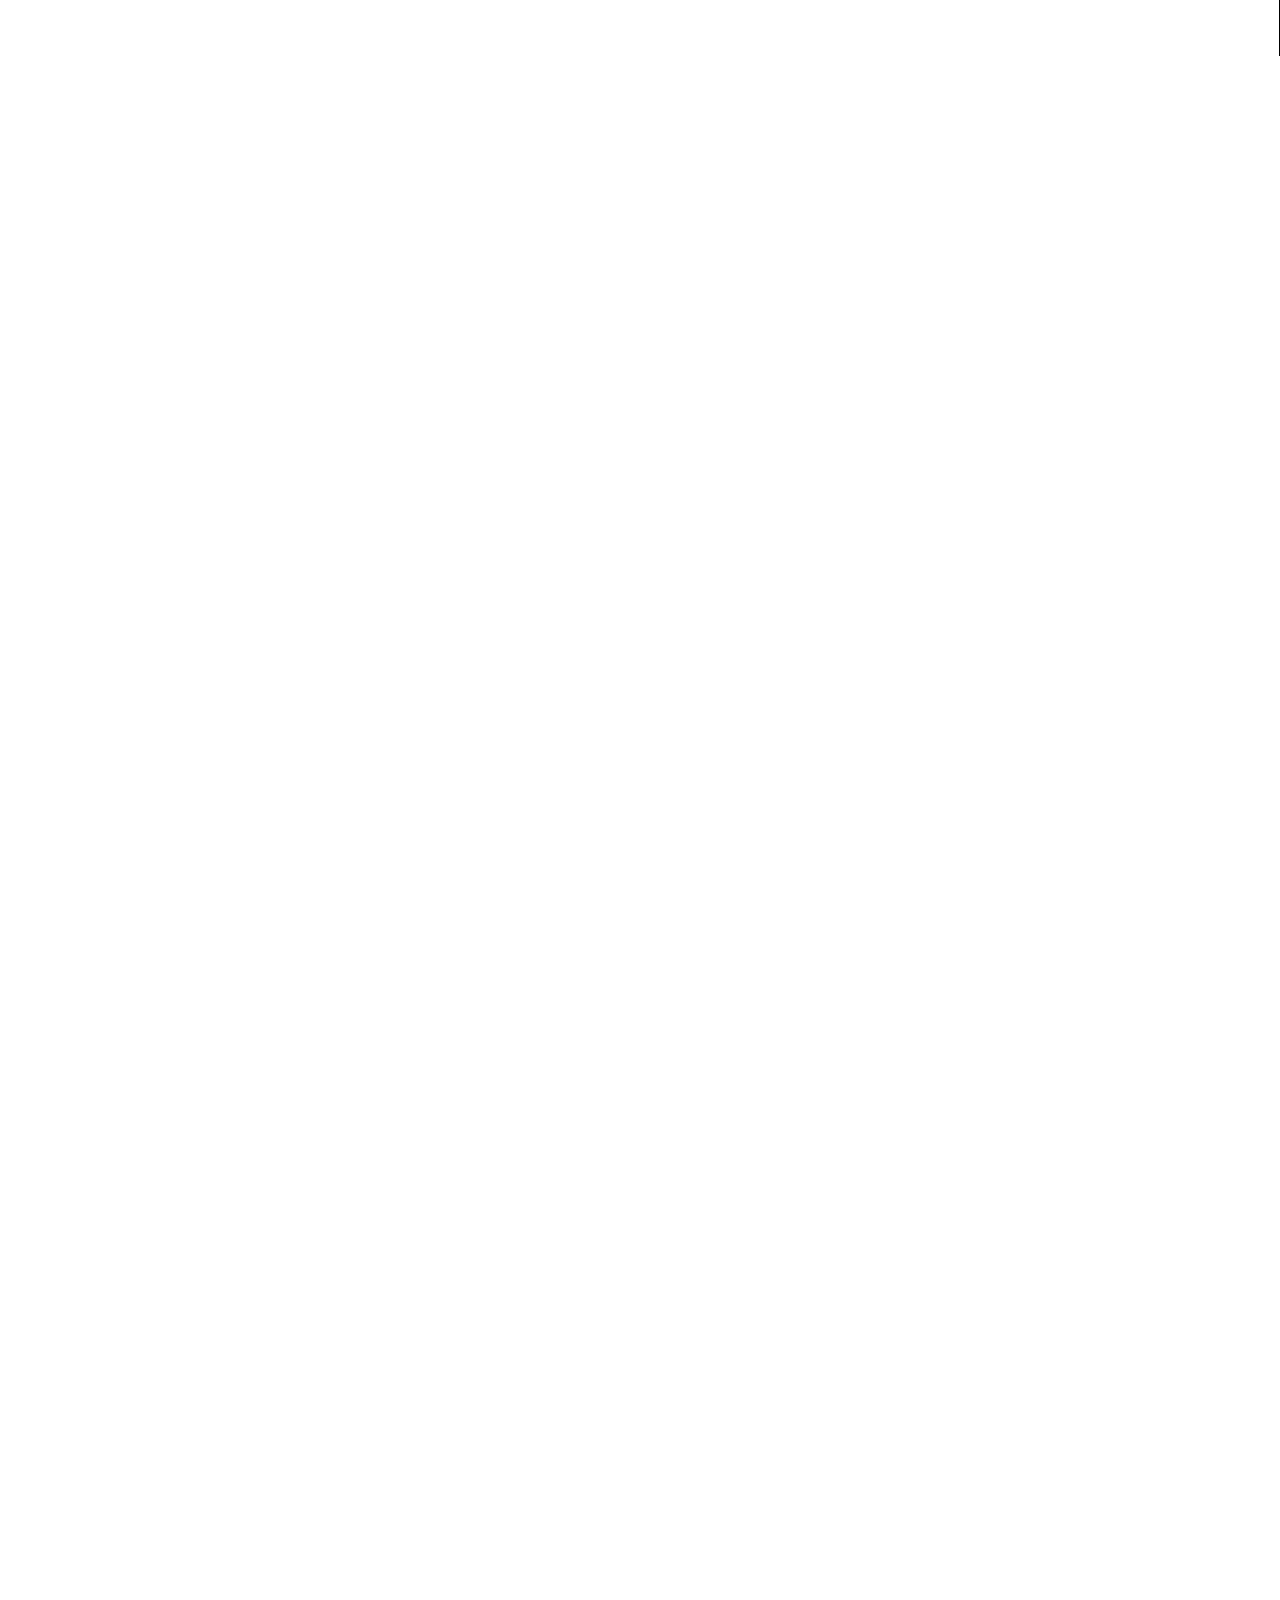
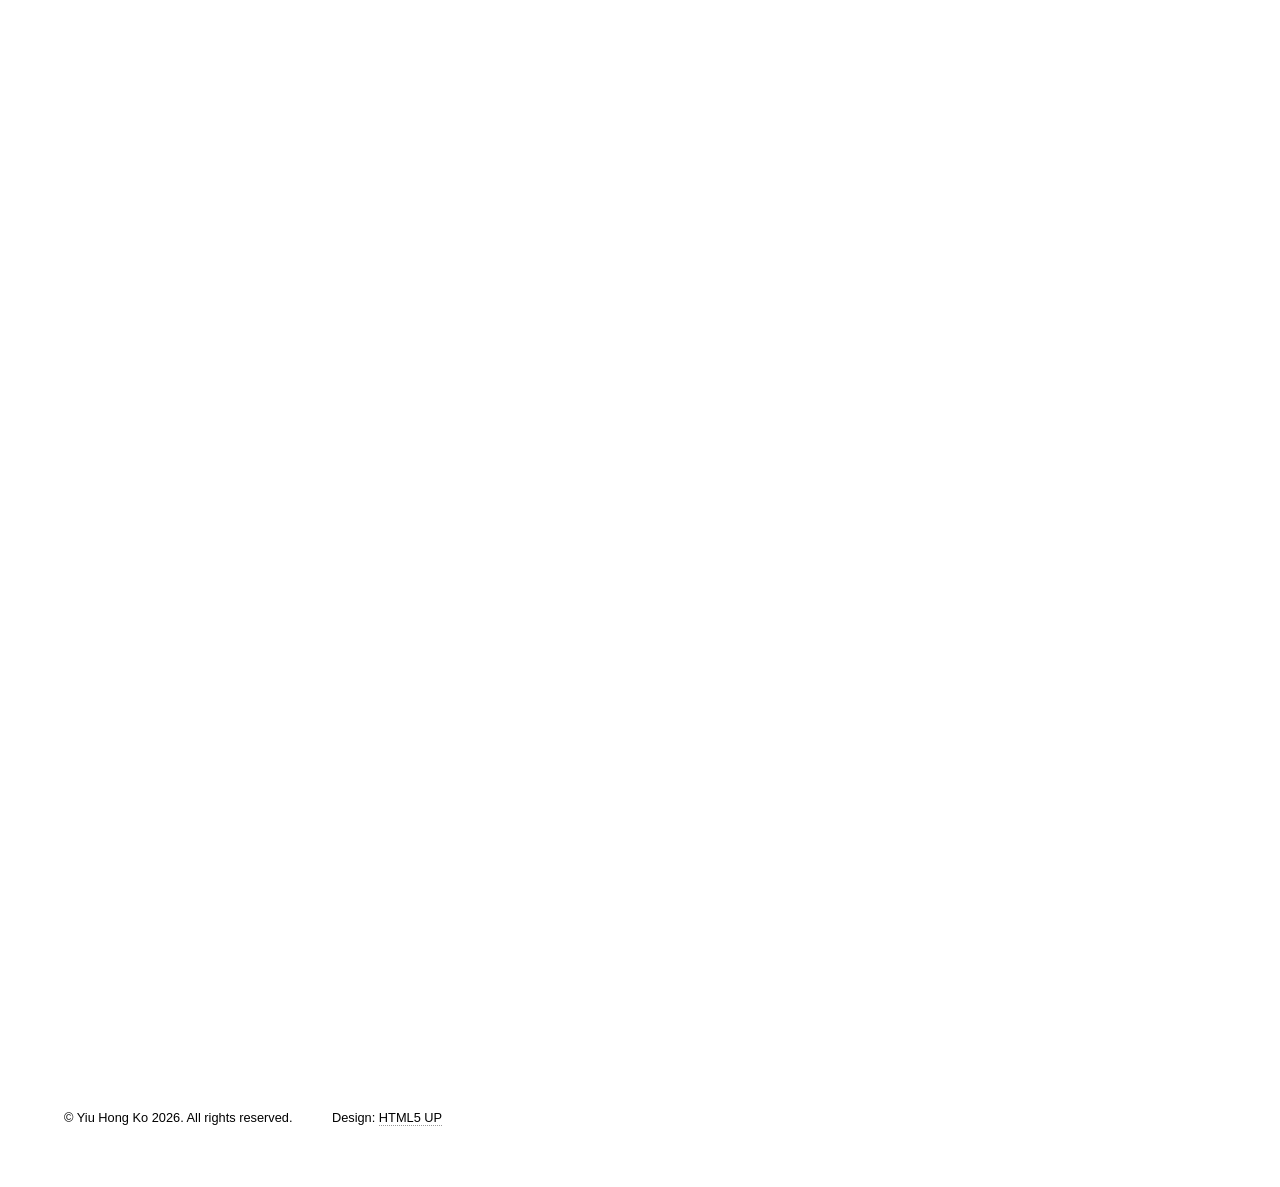
==== index.html @ 785c4785 "Move Project Trial into a My projects section Remove the teaching-section sentence. House Project Vi" ====
<!DOCTYPE HTML>
<!--
	Hyperspace by HTML5 UP
	html5up.net | @ajlkn
	Free for personal and commercial use under the CCA 3.0 license (html5up.net/license)
-->
<html>
	<head>
		<title>Yiu Hong Ko, Ph.D., RSW | Hong Kong Metropolitan University</title>
		<meta charset="utf-8" />
		<meta name="viewport" content="width=device-width, initial-scale=1" />
		<meta name="description" content="Yiu Hong Ko, Ph.D., RSW, cognitive neuroscientist at Hong Kong Metropolitan University. Research on metacognition, decision confidence, error processing, individual differences, and aging using EEG." />
		<link rel="canonical" href="https://yiuhong.github.io/" />
		<link rel="icon" href="favicon.svg" type="image/svg+xml" />
		<meta property="og:title" content="Yiu Hong Ko, Ph.D., RSW | Hong Kong Metropolitan University" />
		<meta property="og:description" content="Yiu Hong Ko, Ph.D., RSW, cognitive neuroscientist at Hong Kong Metropolitan University. Research on metacognition, decision confidence, error processing, individual differences, and aging using EEG." />
		<meta property="og:type" content="website" />
		<meta property="og:url" content="https://yiuhong.github.io/" />
		<meta name="twitter:card" content="summary" />
		<meta name="twitter:title" content="Yiu Hong Ko, Ph.D., RSW | Hong Kong Metropolitan University" />
		<meta name="twitter:description" content="Yiu Hong Ko, Ph.D., RSW, cognitive neuroscientist at Hong Kong Metropolitan University. Research on metacognition, decision confidence, error processing, individual differences, and aging using EEG." />
		<script type="application/ld+json">
			{
				"@context": "https://schema.org",
				"@type": "Person",
				"name": "Yiu Hong Ko",
				"honorificSuffix": "Ph.D., RSW",
				"jobTitle": "Cognitive neuroscientist",
				"description": "Cognitive neuroscientist at Hong Kong Metropolitan University and a Registered Social Worker (RSW) in Hong Kong. Research focuses on metacognition, decision confidence, error processing, individual differences, and aging, using electroencephalography (EEG) and perceptual decision-making tasks.",
				"url": "https://yiuhong.github.io/",
				"email": "yhko@hkmu.edu.hk",
				"affiliation": {
					"@type": "CollegeOrUniversity",
					"name": "Hong Kong Metropolitan University",
					"department": {
						"@type": "Organization",
						"name": "Department of Social Sciences, School of Arts \u0026 Social Sciences"
					}
				},
				"address": {
					"@type": "PostalAddress",
					"streetAddress": "Room A0740, 7/F, Block A, Main Campus, 30 Good Shepherd Street",
					"addressLocality": "Ho Man Tin",
					"addressRegion": "Kowloon",
					"addressCountry": "Hong Kong"
				},
				"knowsAbout": [
					"metacognition",
					"decision confidence",
					"error processing",
					"individual differences",
					"aging",
					"electroencephalography",
					"perceptual decision-making"
				],
				"sameAs": [
					"https://scholar.google.com/citations?user=8AOFMioAAAAJ\u0026hl=en\u0026oi=ao",
					"https://github.com/yiuhong",
					"https://orcid.org/0000-0003-4436-0166",
					"https://www.researchgate.net/profile/Yiu_Hong_Ko",
					"https://www.hkmu.edu.hk/ss/about/people/faculty-2/dr-ko-yiu-hong/"
				]
			}
		</script>
		<link rel="stylesheet" href="assets/css/main.css" />
		<noscript><link rel="stylesheet" href="assets/css/noscript.css" /></noscript>
	</head>
	<body class="is-preload">

		<!-- Sidebar -->
			<section id="sidebar">
			    <div class="inner">
			        <button type="button" class="mobile-nav-toggle" aria-expanded="false" aria-controls="site-nav">
			            <span class="mobile-nav-toggle-label">Menu</span>
			            <span class="mobile-nav-toggle-icon" aria-hidden="true"><span></span><span></span><span></span></span>
			        </button>
			        <nav id="site-nav" aria-label="Primary">
			            <ul>
			                <li><a href="#intro">Home</a></li>
			                <li><a href="#one">Research & Publications</a></li>
			                <li><a href="#two">Teaching & Mentorship</a></li>
			                <li><a href="#projects">My projects</a></li>
			                <li><a href="#three">Contact</a></li>
							<li class="nav-separate"><a href="https://yiuhong.github.io/demo-library/" target="_self">Project Viz</a></li>
							<li class="nav-separate"><a href="resources_page.html">Resources</a></li>
			            </ul>
			        </nav>
			    </div>
			</section>

		<!-- Wrapper -->
			<div id="wrapper">

				<!-- Intro -->
					<section id="intro" class="wrapper style1 fullscreen fade-up">
					    <div class="inner">
					        <h1>Yiu Hong Ko, Ph.D., RSW</h1>
					        <p>Cognitive neuroscientist at Hong Kong Metropolitan University.<br />
					        My research focuses on metacognition, decision confidence, error processing, individual differences, and aging. 
								I use electroencephalography (EEG) and perceptual decision-making tasks to investigate the neural and cognitive mechanisms of decision making.
								I am also a Registered Social Worker (RSW) in Hong Kong.
								Currently serving as a journal reviewer and welcome invitations from journals, books, and conferences.
							</p>
							<p> 
								Besides research, I also enjoy teaching and creating  <a href="https://yiuhong.github.io/demo-library/">teaching materials with animation and hands-on examples</a>.
								And I share  <a href="resources_page.html">useful resources here</a>.
							</p>
					        <ul class="icons">
					            <li><a href="https://scholar.google.com/citations?user=8AOFMioAAAAJ&hl=en&oi=ao" target="_blank" class="icon solid fa-graduation-cap" title="Google Scholar"><span class="label">Google Scholar</span></a></li>
					            <li><a href="https://github.com/yiuhong" target="_blank" class="icon brands fa-github" title="GitHub"><span class="label">GitHub</span></a></li>
					            <li><a href="https://orcid.org/0000-0003-4436-0166" target="_blank" class="icon brands fa-orcid" title="ORCID"><span class="label">ORCID</span></a></li>
					            <li><a href="https://www.researchgate.net/profile/Yiu_Hong_Ko" target="_blank" class="icon brands fa-researchgate" title="ResearchGate"><span class="label">ResearchGate</span></a></li>
					            <li><a href="https://www.hkmu.edu.hk/ss/about/people/faculty-2/dr-ko-yiu-hong/" target="_blank" class="icon solid fa-university" title="HKMU profile"><span class="label">HKMU profile</span></a></li>
					        </ul>
					        <ul class="actions">
					            <li><a href="#one" class="button scrolly">View My Research</a></li>
					            <li><a href="#three" class="button scrolly">Get In Touch</a></li>
					        </ul>
					    </div>
					</section>

				<!-- One -->
					<section id="one" class="wrapper style2 spotlights">
    
					    <section>
					        
					        <div class="content">
					            <div class="inner">
					                <h2>Current Research</h2>
					                <p>My primary research investigates metacognitive decisions. Currently, I am working on various projects on metacognition in education, metacognition in older adults, and metacognition in daily life situations.</p>
					                <p>I also explore areas including dense longitudinal neuroimaging (DLN), functional near-infrared spectroscopy (fNIRS), and individual differences.</p>
					            </div>
					        </div>
					    </section>
					
					    <section>

					        <div class="content">
					            <div class="inner">
					                <h2>Selected Publications</h2>
					                
					                <p class="mb-0"><strong>Ko, Y. H.</strong>, Feuerriegel, D., Turner, W., Overhoff, H., Niessen, E., Stahl, J., Hester, R., Fink, G. R., Weiss, P. H., & Bode, S. (2022).  Divergent effects of absolute evidence magnitude on decision accuracy and confidence in perceptual judgements. <em>Cognition</em>, 225, 105125.</p>
					                <ul class="actions">
						                <li><a href="https://doi.org/10.1016/j.cognition.2022.105125" target="_blank" class="button small">Publisher Link</a></li>
						            </ul>
					
					                <p class="mb-0"><strong>Ko, Y. H.</strong>, Zhou, A., Niessen, E., Stahl, J., Weiss, P. H., Hester, R., ... & Feuerriegel, D. (2024). Neural correlates of confidence during decision formation in a perceptual judgment task.  <em>Cortex</em>, 173, 248-262.</p>
					                <ul class="actions">
						                <li><a href="https://doi.org/10.1016/j.cortex.2024.01.006" target="_blank" class="button small">Publisher Link</a></li>
						            </ul>
					                <hr />
					                <ul class="actions">
						                <li><a href="https://scholar.google.com/citations?user=8AOFMioAAAAJ&hl=en&oi=ao" target="_blank" class="button primary icon solid fa-graduation-cap">Full publication list on Google Scholar</a></li>
						            </ul>
					            </div>
					        </div>
					    </section>
					
					</section>

				<!-- Two -->
					<section id="two" class="wrapper style3 fade-up">
					    <div class="inner">
					        <h2>Teaching & Mentorship</h2>
					        <p>A summary of my university instructional experience, course designs, and pedagogical philosophies.</p>
					        
					        <div class="features">
					            <section>
					                <span class="icon solid major fa-graduation-cap"></span>
					                <h3>Undergraduate Courses</h3>
					                <p>Tutorials taught at the undergraduate level:</p>
					                <ul>
					                    <li><strong>PSYC 1001:</strong> Foundation of Social Sciences: Psychology</li>
					                    <li><strong>PSYC 2001:</strong> Positive Psychology and Mental Health</li>
										<li><strong>PSYC 3003:</strong> Cognitive Psychology</li>
										<li><strong>PSYC 3006:</strong> Personality Psychology</li>
										<li><strong>PSYC 3009:</strong> Research Methods in Psychology</li>
					                </ul>
					            </section>
					
					            <section>
					                <span class="icon solid major fa-book-reader"></span>
					                <h3>Student Supervision</h3>
					                <ul>
					                    <li><strong>COUN 4008:</strong> Practicum and Experiential Learning Seminars</li>
					                    <li><strong>BUS 4038:</strong> Applied Research Project</li>
					                </ul>
					            </section>
					
					            <section>
					                <span class="icon solid major fa-chalkboard-teacher"></span>
					                <h3>Workshops</h3>
					                <p><strong>Building Behavioral Tasks with PsychoPy (2026)</strong><br />
					                Materials and files for building behavioral tasks in PsychoPy.</p>
					                <ul class="actions">
					                    <li><a href="https://github.com/yiuhong/workshop-psychopy-building-behavioral-tasks" class="button small icon brands fa-github" target="_blank">GitHub</a></li>
					                </ul>
					                <p><strong>Data Analysis with Jamovi (2026)</strong><br />
					                Materials, slides, and datasets for data analysis in Jamovi.</p>
					                <ul class="actions">
					                    <li><a href="https://github.com/yiuhong/workshop-jamovi-basics" class="button small icon brands fa-github" target="_blank">GitHub</a></li>
					                </ul>
					                <p><strong>Neuroimaging Data Collection with fNIRS and EEG (2026)</strong><br />
					                Materials and files for collecting neuroimaging data with fNIRS and EEG.</p>
					                <ul class="actions">
					                    <li><a href="https://github.com/yiuhong/workshop-neuroimaging-data-collection" class="button small icon brands fa-github" target="_blank">GitHub</a></li>
					                </ul>
					            </section>
					
					            <section>
					                <span class="icon solid major fa-users"></span>
					                <h3>Mentorship & Advising</h3>
					                <p>Actively engaged in working with undergraduate students and research assistants in lab environments, and supporting student professional development paths.</p>
					            </section>
					        </div>
					        <ul class="actions">
					            <li><a href="resources_page.html" class="button">Resources</a></li>
					        </ul>
					    </div>
					</section>

				<!-- Projects -->
					<section id="projects" class="wrapper style2 fade-up">
					    <div class="inner">
					        <h2>My projects</h2>
					        <p>Teaching demos and gamified cognitive and behavioral tasks.</p>
					        <div class="features">
					            <section>
					                <span class="icon solid major fa-desktop"></span>
					                <h3>Project Viz</h3>
					                <p>Teaching materials with animation and hands-on examples.</p>
					                <ul class="actions">
					                    <li><a href="https://yiuhong.github.io/demo-library/" class="button small" target="_blank">Project Viz</a></li>
					                </ul>
					            </section>
					            <section>
					                <span class="icon solid major fa-flask"></span>
					                <h3>Project Trial</h3>
					                <p>Gamified cognitive and behavioral tasks.</p>
					                <ul class="actions">
					                    <li><a href="https://yiuhong.github.io/task-library/" class="button small" target="_blank" rel="noopener">Project Trial</a></li>
					                </ul>
					            </section>
					        </div>
					    </div>
					</section>

				<!-- Three -->
					<section id="three" class="wrapper style1 fade-up">
					    <div class="inner">
					        <h2>Contact</h2>
					        <p>Get in touch for potential research collaborations, speaking engagements, or professional inquiries.</p>
					        <div class="split style1">
					            
					            <section>
					                <ul class="contact">
					                    <li>
					                        <h3>Office</h3>
					                        <span>Department of Social Sciences,<br />
					                        School of Arts & Social Sciences,<br />
											Room A0740, 7/F, Block A, Main Campus,<br />
											Hong Kong Metropolitan University,<br />
											30 Good Shepherd Street,<br />
											Ho Man Tin, Kowloon,<br />
					                        Hong Kong</span>
					                    </li>
					                </ul>
					            </section>
					            <section>
					                <ul class="contact">
					                    <li>
					                        <h3>Primary Email</h3>
					                        <a href="mailto:yhko@hkmu.edu.hk">yhko@hkmu.edu.hk</a>
					                    </li>
										<li>
										    <h3>Alternative Email</h3>
										    <a href="mailto:yiuhong.ko@gmail.com">yiuhong.ko@gmail.com</a>
										</li>
					                    <li>
					                        <h3>Academic Profiles</h3>
					                        <ul class="icons">
					                            <li><a href="https://scholar.google.com/citations?user=8AOFMioAAAAJ&hl=en&oi=ao" target="_blank" class="icon solid fa-graduation-cap" title="Google Scholar"><span class="label">Google Scholar</span></a></li>
					                            <li><a href="https://github.com/yiuhong" target="_blank" class="icon brands fa-github" title="GitHub"><span class="label">GitHub</span></a></li>
												<li><a href="https://orcid.org/0000-0003-4436-0166" target="_blank" class="icon brands fa-orcid" title="ORCID"><span class="label">ORCID</span></a></li>
    											<li><a href="https://www.researchgate.net/profile/Yiu_Hong_Ko" target="_blank" class="icon brands fa-researchgate" title="ResearchGate"><span class="label">ResearchGate</span></a></li>
												<li><a href="https://www.hkmu.edu.hk/ss/about/people/faculty-2/dr-ko-yiu-hong/" target="_blank" class="icon solid fa-university" title="HKMU profile"><span class="label">HKMU profile</span></a></li>
					                        </ul>
					                    </li>
					                </ul>
					            </section>
					
					        </div>
					    </div>
					</section>

			</div>

		<!-- Footer -->
			<footer id="footer" class="wrapper style1-alt">
				<div class="inner">
					<ul class="menu">
						<li>&copy; Yiu Hong Ko 2026. All rights reserved.</li><li>Design: <a href="http://html5up.net">HTML5 UP</a></li>
					</ul>
				</div>
			</footer>

		<!-- Scripts -->
			<script src="assets/js/jquery.min.js"></script>
			<script src="assets/js/jquery.scrollex.min.js"></script>
			<script src="assets/js/jquery.scrolly.min.js"></script>
			<script src="assets/js/browser.min.js"></script>
			<script src="assets/js/breakpoints.min.js"></script>
			<script src="assets/js/util.js"></script>
			<script src="assets/js/main.js"></script>

	</body>
</html>
---- assets/css/main.css ----
@import url(fontawesome-all.min.css);

/*
	Hyperspace by HTML5 UP
	html5up.net | @ajlkn
	Free for personal and commercial use under the CCA 3.0 license (html5up.net/license)
*/

html, body, div, span, applet, object,
iframe, h1, h2, h3, h4, h5, h6, p, blockquote,
pre, a, abbr, acronym, address, big, cite,
code, del, dfn, em, img, ins, kbd, q, s, samp,
small, strike, strong, sub, sup, tt, var, b,
u, i, center, dl, dt, dd, ol, ul, li, fieldset,
form, label, legend, table, caption, tbody,
tfoot, thead, tr, th, td, article, aside,
canvas, details, embed, figure, figcaption,
footer, header, hgroup, menu, nav, output, ruby,
section, summary, time, mark, audio, video {
	margin: 0;
	padding: 0;
	border: 0;
	font-size: 100%;
	font: inherit;
	vertical-align: baseline;}

article, aside, details, figcaption, figure,
footer, header, hgroup, menu, nav, section {
	display: block;}

body {
	line-height: 1;
}

ol, ul {
	list-style: none;
}

blockquote, q {
	quotes: none;
}

	blockquote:before, blockquote:after, q:before, q:after {
		content: '';
		content: none;
	}

table {
	border-collapse: collapse;
	border-spacing: 0;
}

body {
	-webkit-text-size-adjust: none;
}

mark {
	background-color: transparent;
	color: inherit;
}

input::-moz-focus-inner {
	border: 0;
	padding: 0;
}

input, select, textarea {
	-moz-appearance: none;
	-webkit-appearance: none;
	-ms-appearance: none;
	appearance: none;
}

/* Basic */

	@-ms-viewport {
		width: device-width;
	}

	body {
		-ms-overflow-style: scrollbar;
	}

	@media screen and (max-width: 480px) {

		html, body {
			min-width: 320px;
		}

	}

	html {
		box-sizing: border-box;
	}

	*, *:before, *:after {
		box-sizing: inherit;
	}

	body {
		background: #312450;
	}

		body.is-preload *, body.is-preload *:before, body.is-preload *:after {
			-moz-animation: none !important;
			-webkit-animation: none !important;
			-ms-animation: none !important;
			animation: none !important;
			-moz-transition: none !important;
			-webkit-transition: none !important;
			-ms-transition: none !important;
			transition: none !important;
		}

/* Type */

	body, input, select, textarea {
		color: rgba(255, 255, 255, 0.55);
		font-family: Arial, Helvetica, sans-serif;
		font-size: 16.5pt;
		font-weight: normal;
		line-height: 1.75;
	}

		@media screen and (max-width: 1680px) {

			body, input, select, textarea {
				font-size: 13pt;
			}

		}

		@media screen and (max-width: 1280px) {

			body, input, select, textarea {
				font-size: 12pt;
			}

		}

		@media screen and (max-width: 360px) {

			body, input, select, textarea {
				font-size: 11pt;
			}

		}

	a {
		-moz-transition: color 0.2s ease, border-bottom-color 0.2s ease;
		-webkit-transition: color 0.2s ease, border-bottom-color 0.2s ease;
		-ms-transition: color 0.2s ease, border-bottom-color 0.2s ease;
		transition: color 0.2s ease, border-bottom-color 0.2s ease;
		border-bottom: dotted 1px rgba(255, 255, 255, 0.35);
		color: inherit;
		text-decoration: none;
	}

		a:hover {
			border-bottom-color: transparent;
			color: #ffffff;
		}

	strong, b {
		color: #ffffff;
		font-weight: bold;
	}

	em, i {
		font-style: italic;
	}

	p {
		margin: 0 0 2em 0;
	}

	h1, h2, h3, h4, h5, h6 {
		color: #ffffff;
		font-weight: bold;
		line-height: 1.5;
		margin: 0 0 0.5em 0;
	}

		h1 a, h2 a, h3 a, h4 a, h5 a, h6 a {
			color: inherit;
			text-decoration: none;
		}

	h1 {
		font-size: 2.75em;
	}

		h1.major {
			margin: 0 0 1.3em 0;
			position: relative;
			padding-bottom: 0.35em;
		}

			h1.major:after {
				background-image: -moz-linear-gradient(to right, #5e42a6, #b74e91);
				background-image: -webkit-linear-gradient(to right, #5e42a6, #b74e91);
				background-image: -ms-linear-gradient(to right, #5e42a6, #b74e91);
				background-image: linear-gradient(to right, #5e42a6, #b74e91);
				-moz-transition: max-width 0.2s ease;
				-webkit-transition: max-width 0.2s ease;
				-ms-transition: max-width 0.2s ease;
				transition: max-width 0.2s ease;
				border-radius: 0.2em;
				bottom: 0;
				content: '';
				height: 0.05em;
				position: absolute;
				right: 0;
				width: 100%;
			}

	h2 {
		font-size: 1.75em;
	}

	h3 {
		font-size: 1.1em;
	}

	h4 {
		font-size: 1em;
	}

	h5 {
		font-size: 0.8em;
	}

	h6 {
		font-size: 0.6em;
	}

	@media screen and (max-width: 736px) {

		h1 {
			font-size: 2em;
		}

		h2 {
			font-size: 1.25em;
		}

		h3 {
			font-size: 1em;
		}

		h4 {
			font-size: 0.8em;
		}

		h5 {
			font-size: 0.6em;
		}

		h6 {
			font-size: 0.6em;
		}

	}

	sub {
		font-size: 0.8em;
		position: relative;
		top: 0.5em;
	}

	sup {
		font-size: 0.8em;
		position: relative;
		top: -0.5em;
	}

	blockquote {
		border-left: solid 4px rgba(255, 255, 255, 0.15);
		font-style: italic;
		margin: 0 0 2em 0;
		padding: 0.5em 0 0.5em 2em;
	}

	code {
		background: rgba(255, 255, 255, 0.05);
		border-radius: 0.25em;
		border: solid 1px rgba(255, 255, 255, 0.15);
		font-family: "Courier New", monospace;
		font-size: 0.9em;
		margin: 0 0.25em;
		padding: 0.25em 0.65em;
	}

	pre {
		-webkit-overflow-scrolling: touch;
		font-family: "Courier New", monospace;
		font-size: 0.9em;
		margin: 0 0 2em 0;
	}

		pre code {
			display: block;
			line-height: 1.75em;
			padding: 1em 1.5em;
			overflow-x: auto;
		}

	hr {
		border: 0;
		border-bottom: solid 1px rgba(255, 255, 255, 0.15);
		margin: 2em 0;
	}

		hr.major {
			margin: 3em 0;
		}

	.align-left {
		text-align: left;
	}

	.align-center {
		text-align: center;
	}

	.align-right {
		text-align: right;
	}

/* Row */

	.row {
		display: flex;
		flex-wrap: wrap;
		box-sizing: border-box;
		align-items: stretch;
	}

		.row > * {
			box-sizing: border-box;
		}

		.row.gtr-uniform > * > :last-child {
			margin-bottom: 0;
		}

		.row.aln-left {
			justify-content: flex-start;
		}

		.row.aln-center {
			justify-content: center;
		}

		.row.aln-right {
			justify-content: flex-end;
		}

		.row.aln-top {
			align-items: flex-start;
		}

		.row.aln-middle {
			align-items: center;
		}

		.row.aln-bottom {
			align-items: flex-end;
		}

		.row > .imp {
			order: -1;
		}

		.row > .col-1 {
			width: 8.33333%;
		}

		.row > .off-1 {
			margin-left: 8.33333%;
		}

		.row > .col-2 {
			width: 16.66667%;
		}

		.row > .off-2 {
			margin-left: 16.66667%;
		}

		.row > .col-3 {
			width: 25%;
		}

		.row > .off-3 {
			margin-left: 25%;
		}

		.row > .col-4 {
			width: 33.33333%;
		}

		.row > .off-4 {
			margin-left: 33.33333%;
		}

		.row > .col-5 {
			width: 41.66667%;
		}

		.row > .off-5 {
			margin-left: 41.66667%;
		}

		.row > .col-6 {
			width: 50%;
		}

		.row > .off-6 {
			margin-left: 50%;
		}

		.row > .col-7 {
			width: 58.33333%;
		}

		.row > .off-7 {
			margin-left: 58.33333%;
		}

		.row > .col-8 {
			width: 66.66667%;
		}

		.row > .off-8 {
			margin-left: 66.66667%;
		}

		.row > .col-9 {
			width: 75%;
		}

		.row > .off-9 {
			margin-left: 75%;
		}

		.row > .col-10 {
			width: 83.33333%;
		}

		.row > .off-10 {
			margin-left: 83.33333%;
		}

		.row > .col-11 {
			width: 91.66667%;
		}

		.row > .off-11 {
			margin-left: 91.66667%;
		}

		.row > .col-12 {
			width: 100%;
		}

		.row > .off-12 {
			margin-left: 100%;
		}

		.row.gtr-0 {
			margin-top: 0;
			margin-left: 0em;
		}

			.row.gtr-0 > * {
				padding: 0 0 0 0em;
			}

			.row.gtr-0.gtr-uniform {
				margin-top: 0em;
			}

				.row.gtr-0.gtr-uniform > * {
					padding-top: 0em;
				}

		.row.gtr-25 {
			margin-top: 0;
			margin-left: -0.375em;
		}

			.row.gtr-25 > * {
				padding: 0 0 0 0.375em;
			}

			.row.gtr-25.gtr-uniform {
				margin-top: -0.375em;
			}

				.row.gtr-25.gtr-uniform > * {
					padding-top: 0.375em;
				}

		.row.gtr-50 {
			margin-top: 0;
			margin-left: -0.75em;
		}

			.row.gtr-50 > * {
				padding: 0 0 0 0.75em;
			}

			.row.gtr-50.gtr-uniform {
				margin-top: -0.75em;
			}

				.row.gtr-50.gtr-uniform > * {
					padding-top: 0.75em;
				}

		.row {
			margin-top: 0;
			margin-left: -1.5em;
		}

			.row > * {
				padding: 0 0 0 1.5em;
			}

			.row.gtr-uniform {
				margin-top: -1.5em;
			}

				.row.gtr-uniform > * {
					padding-top: 1.5em;
				}

		.row.gtr-150 {
			margin-top: 0;
			margin-left: -2.25em;
		}

			.row.gtr-150 > * {
				padding: 0 0 0 2.25em;
			}

			.row.gtr-150.gtr-uniform {
				margin-top: -2.25em;
			}

				.row.gtr-150.gtr-uniform > * {
					padding-top: 2.25em;
				}

		.row.gtr-200 {
			margin-top: 0;
			margin-left: -3em;
		}

			.row.gtr-200 > * {
				padding: 0 0 0 3em;
			}

			.row.gtr-200.gtr-uniform {
				margin-top: -3em;
			}

				.row.gtr-200.gtr-uniform > * {
					padding-top: 3em;
				}

		@media screen and (max-width: 1680px) {

			.row {
				display: flex;
				flex-wrap: wrap;
				box-sizing: border-box;
				align-items: stretch;
			}

				.row > * {
					box-sizing: border-box;
				}

				.row.gtr-uniform > * > :last-child {
					margin-bottom: 0;
				}

				.row.aln-left {
					justify-content: flex-start;
				}

				.row.aln-center {
					justify-content: center;
				}

				.row.aln-right {
					justify-content: flex-end;
				}

				.row.aln-top {
					align-items: flex-start;
				}

				.row.aln-middle {
					align-items: center;
				}

				.row.aln-bottom {
					align-items: flex-end;
				}

				.row > .imp-xlarge {
					order: -1;
				}

				.row > .col-1-xlarge {
					width: 8.33333%;
				}

				.row > .off-1-xlarge {
					margin-left: 8.33333%;
				}

				.row > .col-2-xlarge {
					width: 16.66667%;
				}

				.row > .off-2-xlarge {
					margin-left: 16.66667%;
				}

				.row > .col-3-xlarge {
					width: 25%;
				}

				.row > .off-3-xlarge {
					margin-left: 25%;
				}

				.row > .col-4-xlarge {
					width: 33.33333%;
				}

				.row > .off-4-xlarge {
					margin-left: 33.33333%;
				}

				.row > .col-5-xlarge {
					width: 41.66667%;
				}

				.row > .off-5-xlarge {
					margin-left: 41.66667%;
				}

				.row > .col-6-xlarge {
					width: 50%;
				}

				.row > .off-6-xlarge {
					margin-left: 50%;
				}

				.row > .col-7-xlarge {
					width: 58.33333%;
				}

				.row > .off-7-xlarge {
					margin-left: 58.33333%;
				}

				.row > .col-8-xlarge {
					width: 66.66667%;
				}

				.row > .off-8-xlarge {
					margin-left: 66.66667%;
				}

				.row > .col-9-xlarge {
					width: 75%;
				}

				.row > .off-9-xlarge {
					margin-left: 75%;
				}

				.row > .col-10-xlarge {
					width: 83.33333%;
				}

				.row > .off-10-xlarge {
					margin-left: 83.33333%;
				}

				.row > .col-11-xlarge {
					width: 91.66667%;
				}

				.row > .off-11-xlarge {
					margin-left: 91.66667%;
				}

				.row > .col-12-xlarge {
					width: 100%;
				}

				.row > .off-12-xlarge {
					margin-left: 100%;
				}

				.row.gtr-0 {
					margin-top: 0;
					margin-left: 0em;
				}

					.row.gtr-0 > * {
						padding: 0 0 0 0em;
					}

					.row.gtr-0.gtr-uniform {
						margin-top: 0em;
					}

						.row.gtr-0.gtr-uniform > * {
							padding-top: 0em;
						}

				.row.gtr-25 {
					margin-top: 0;
					margin-left: -0.375em;
				}

					.row.gtr-25 > * {
						padding: 0 0 0 0.375em;
					}

					.row.gtr-25.gtr-uniform {
						margin-top: -0.375em;
					}

						.row.gtr-25.gtr-uniform > * {
							padding-top: 0.375em;
						}

				.row.gtr-50 {
					margin-top: 0;
					margin-left: -0.75em;
				}

					.row.gtr-50 > * {
						padding: 0 0 0 0.75em;
					}

					.row.gtr-50.gtr-uniform {
						margin-top: -0.75em;
					}

						.row.gtr-50.gtr-uniform > * {
							padding-top: 0.75em;
						}

				.row {
					margin-top: 0;
					margin-left: -1.5em;
				}

					.row > * {
						padding: 0 0 0 1.5em;
					}

					.row.gtr-uniform {
						margin-top: -1.5em;
					}

						.row.gtr-uniform > * {
							padding-top: 1.5em;
						}

				.row.gtr-150 {
					margin-top: 0;
					margin-left: -2.25em;
				}

					.row.gtr-150 > * {
						padding: 0 0 0 2.25em;
					}

					.row.gtr-150.gtr-uniform {
						margin-top: -2.25em;
					}

						.row.gtr-150.gtr-uniform > * {
							padding-top: 2.25em;
						}

				.row.gtr-200 {
					margin-top: 0;
					margin-left: -3em;
				}

					.row.gtr-200 > * {
						padding: 0 0 0 3em;
					}

					.row.gtr-200.gtr-uniform {
						margin-top: -3em;
					}

						.row.gtr-200.gtr-uniform > * {
							padding-top: 3em;
						}

		}

		@media screen and (max-width: 1280px) {

			.row {
				display: flex;
				flex-wrap: wrap;
				box-sizing: border-box;
				align-items: stretch;
			}

				.row > * {
					box-sizing: border-box;
				}

				.row.gtr-uniform > * > :last-child {
					margin-bottom: 0;
				}

				.row.aln-left {
					justify-content: flex-start;
				}

				.row.aln-center {
					justify-content: center;
				}

				.row.aln-right {
					justify-content: flex-end;
				}

				.row.aln-top {
					align-items: flex-start;
				}

				.row.aln-middle {
					align-items: center;
				}

				.row.aln-bottom {
					align-items: flex-end;
				}

				.row > .imp-large {
					order: -1;
				}

				.row > .col-1-large {
					width: 8.33333%;
				}

				.row > .off-1-large {
					margin-left: 8.33333%;
				}

				.row > .col-2-large {
					width: 16.66667%;
				}

				.row > .off-2-large {
					margin-left: 16.66667%;
				}

				.row > .col-3-large {
					width: 25%;
				}

				.row > .off-3-large {
					margin-left: 25%;
				}

				.row > .col-4-large {
					width: 33.33333%;
				}

				.row > .off-4-large {
					margin-left: 33.33333%;
				}

				.row > .col-5-large {
					width: 41.66667%;
				}

				.row > .off-5-large {
					margin-left: 41.66667%;
				}

				.row > .col-6-large {
					width: 50%;
				}

				.row > .off-6-large {
					margin-left: 50%;
				}

				.row > .col-7-large {
					width: 58.33333%;
				}

				.row > .off-7-large {
					margin-left: 58.33333%;
				}

				.row > .col-8-large {
					width: 66.66667%;
				}

				.row > .off-8-large {
					margin-left: 66.66667%;
				}

				.row > .col-9-large {
					width: 75%;
				}

				.row > .off-9-large {
					margin-left: 75%;
				}

				.row > .col-10-large {
					width: 83.33333%;
				}

				.row > .off-10-large {
					margin-left: 83.33333%;
				}

				.row > .col-11-large {
					width: 91.66667%;
				}

				.row > .off-11-large {
					margin-left: 91.66667%;
				}

				.row > .col-12-large {
					width: 100%;
				}

				.row > .off-12-large {
					margin-left: 100%;
				}

				.row.gtr-0 {
					margin-top: 0;
					margin-left: 0em;
				}

					.row.gtr-0 > * {
						padding: 0 0 0 0em;
					}

					.row.gtr-0.gtr-uniform {
						margin-top: 0em;
					}

						.row.gtr-0.gtr-uniform > * {
							padding-top: 0em;
						}

				.row.gtr-25 {
					margin-top: 0;
					margin-left: -0.375em;
				}

					.row.gtr-25 > * {
						padding: 0 0 0 0.375em;
					}

					.row.gtr-25.gtr-uniform {
						margin-top: -0.375em;
					}

						.row.gtr-25.gtr-uniform > * {
							padding-top: 0.375em;
						}

				.row.gtr-50 {
					margin-top: 0;
					margin-left: -0.75em;
				}

					.row.gtr-50 > * {
						padding: 0 0 0 0.75em;
					}

					.row.gtr-50.gtr-uniform {
						margin-top: -0.75em;
					}

						.row.gtr-50.gtr-uniform > * {
							padding-top: 0.75em;
						}

				.row {
					margin-top: 0;
					margin-left: -1.5em;
				}

					.row > * {
						padding: 0 0 0 1.5em;
					}

					.row.gtr-uniform {
						margin-top: -1.5em;
					}

						.row.gtr-uniform > * {
							padding-top: 1.5em;
						}

				.row.gtr-150 {
					margin-top: 0;
					margin-left: -2.25em;
				}

					.row.gtr-150 > * {
						padding: 0 0 0 2.25em;
					}

					.row.gtr-150.gtr-uniform {
						margin-top: -2.25em;
					}

						.row.gtr-150.gtr-uniform > * {
							padding-top: 2.25em;
						}

				.row.gtr-200 {
					margin-top: 0;
					margin-left: -3em;
				}

					.row.gtr-200 > * {
						padding: 0 0 0 3em;
					}

					.row.gtr-200.gtr-uniform {
						margin-top: -3em;
					}

						.row.gtr-200.gtr-uniform > * {
							padding-top: 3em;
						}

		}

		@media screen and (max-width: 980px) {

			.row {
				display: flex;
				flex-wrap: wrap;
				box-sizing: border-box;
				align-items: stretch;
			}

				.row > * {
					box-sizing: border-box;
				}

				.row.gtr-uniform > * > :last-child {
					margin-bottom: 0;
				}

				.row.aln-left {
					justify-content: flex-start;
				}

				.row.aln-center {
					justify-content: center;
				}

				.row.aln-right {
					justify-content: flex-end;
				}

				.row.aln-top {
					align-items: flex-start;
				}

				.row.aln-middle {
					align-items: center;
				}

				.row.aln-bottom {
					align-items: flex-end;
				}

				.row > .imp-medium {
					order: -1;
				}

				.row > .col-1-medium {
					width: 8.33333%;
				}

				.row > .off-1-medium {
					margin-left: 8.33333%;
				}

				.row > .col-2-medium {
					width: 16.66667%;
				}

				.row > .off-2-medium {
					margin-left: 16.66667%;
				}

				.row > .col-3-medium {
					width: 25%;
				}

				.row > .off-3-medium {
					margin-left: 25%;
				}

				.row > .col-4-medium {
					width: 33.33333%;
				}

				.row > .off-4-medium {
					margin-left: 33.33333%;
				}

				.row > .col-5-medium {
					width: 41.66667%;
				}

				.row > .off-5-medium {
					margin-left: 41.66667%;
				}

				.row > .col-6-medium {
					width: 50%;
				}

				.row > .off-6-medium {
					margin-left: 50%;
				}

				.row > .col-7-medium {
					width: 58.33333%;
				}

				.row > .off-7-medium {
					margin-left: 58.33333%;
				}

				.row > .col-8-medium {
					width: 66.66667%;
				}

				.row > .off-8-medium {
					margin-left: 66.66667%;
				}

				.row > .col-9-medium {
					width: 75%;
				}

				.row > .off-9-medium {
					margin-left: 75%;
				}

				.row > .col-10-medium {
					width: 83.33333%;
				}

				.row > .off-10-medium {
					margin-left: 83.33333%;
				}

				.row > .col-11-medium {
					width: 91.66667%;
				}

				.row > .off-11-medium {
					margin-left: 91.66667%;
				}

				.row > .col-12-medium {
					width: 100%;
				}

				.row > .off-12-medium {
					margin-left: 100%;
				}

				.row.gtr-0 {
					margin-top: 0;
					margin-left: 0em;
				}

					.row.gtr-0 > * {
						padding: 0 0 0 0em;
					}

					.row.gtr-0.gtr-uniform {
						margin-top: 0em;
					}

						.row.gtr-0.gtr-uniform > * {
							padding-top: 0em;
						}

				.row.gtr-25 {
					margin-top: 0;
					margin-left: -0.375em;
				}

					.row.gtr-25 > * {
						padding: 0 0 0 0.375em;
					}

					.row.gtr-25.gtr-uniform {
						margin-top: -0.375em;
					}

						.row.gtr-25.gtr-uniform > * {
							padding-top: 0.375em;
						}

				.row.gtr-50 {
					margin-top: 0;
					margin-left: -0.75em;
				}

					.row.gtr-50 > * {
						padding: 0 0 0 0.75em;
					}

					.row.gtr-50.gtr-uniform {
						margin-top: -0.75em;
					}

						.row.gtr-50.gtr-uniform > * {
							padding-top: 0.75em;
						}

				.row {
					margin-top: 0;
					margin-left: -1.5em;
				}

					.row > * {
						padding: 0 0 0 1.5em;
					}

					.row.gtr-uniform {
						margin-top: -1.5em;
					}

						.row.gtr-uniform > * {
							padding-top: 1.5em;
						}

				.row.gtr-150 {
					margin-top: 0;
					margin-left: -2.25em;
				}

					.row.gtr-150 > * {
						padding: 0 0 0 2.25em;
					}

					.row.gtr-150.gtr-uniform {
						margin-top: -2.25em;
					}

						.row.gtr-150.gtr-uniform > * {
							padding-top: 2.25em;
						}

				.row.gtr-200 {
					margin-top: 0;
					margin-left: -3em;
				}

					.row.gtr-200 > * {
						padding: 0 0 0 3em;
					}

					.row.gtr-200.gtr-uniform {
						margin-top: -3em;
					}

						.row.gtr-200.gtr-uniform > * {
							padding-top: 3em;
						}

		}

		@media screen and (max-width: 736px) {

			.row {
				display: flex;
				flex-wrap: wrap;
				box-sizing: border-box;
				align-items: stretch;
			}

				.row > * {
					box-sizing: border-box;
				}

				.row.gtr-uniform > * > :last-child {
					margin-bottom: 0;
				}

				.row.aln-left {
					justify-content: flex-start;
				}

				.row.aln-center {
					justify-content: center;
				}

				.row.aln-right {
					justify-content: flex-end;
				}

				.row.aln-top {
					align-items: flex-start;
				}

				.row.aln-middle {
					align-items: center;
				}

				.row.aln-bottom {
					align-items: flex-end;
				}

				.row > .imp-small {
					order: -1;
				}

				.row > .col-1-small {
					width: 8.33333%;
				}

				.row > .off-1-small {
					margin-left: 8.33333%;
				}

				.row > .col-2-small {
					width: 16.66667%;
				}

				.row > .off-2-small {
					margin-left: 16.66667%;
				}

				.row > .col-3-small {
					width: 25%;
				}

				.row > .off-3-small {
					margin-left: 25%;
				}

				.row > .col-4-small {
					width: 33.33333%;
				}

				.row > .off-4-small {
					margin-left: 33.33333%;
				}

				.row > .col-5-small {
					width: 41.66667%;
				}

				.row > .off-5-small {
					margin-left: 41.66667%;
				}

				.row > .col-6-small {
					width: 50%;
				}

				.row > .off-6-small {
					margin-left: 50%;
				}

				.row > .col-7-small {
					width: 58.33333%;
				}

				.row > .off-7-small {
					margin-left: 58.33333%;
				}

				.row > .col-8-small {
					width: 66.66667%;
				}

				.row > .off-8-small {
					margin-left: 66.66667%;
				}

				.row > .col-9-small {
					width: 75%;
				}

				.row > .off-9-small {
					margin-left: 75%;
				}

				.row > .col-10-small {
					width: 83.33333%;
				}

				.row > .off-10-small {
					margin-left: 83.33333%;
				}

				.row > .col-11-small {
					width: 91.66667%;
				}

				.row > .off-11-small {
					margin-left: 91.66667%;
				}

				.row > .col-12-small {
					width: 100%;
				}

				.row > .off-12-small {
					margin-left: 100%;
				}

				.row.gtr-0 {
					margin-top: 0;
					margin-left: 0em;
				}

					.row.gtr-0 > * {
						padding: 0 0 0 0em;
					}

					.row.gtr-0.gtr-uniform {
						margin-top: 0em;
					}

						.row.gtr-0.gtr-uniform > * {
							padding-top: 0em;
						}

				.row.gtr-25 {
					margin-top: 0;
					margin-left: -0.375em;
				}

					.row.gtr-25 > * {
						padding: 0 0 0 0.375em;
					}

					.row.gtr-25.gtr-uniform {
						margin-top: -0.375em;
					}

						.row.gtr-25.gtr-uniform > * {
							padding-top: 0.375em;
						}

				.row.gtr-50 {
					margin-top: 0;
					margin-left: -0.75em;
				}

					.row.gtr-50 > * {
						padding: 0 0 0 0.75em;
					}

					.row.gtr-50.gtr-uniform {
						margin-top: -0.75em;
					}

						.row.gtr-50.gtr-uniform > * {
							padding-top: 0.75em;
						}

				.row {
					margin-top: 0;
					margin-left: -1.5em;
				}

					.row > * {
						padding: 0 0 0 1.5em;
					}

					.row.gtr-uniform {
						margin-top: -1.5em;
					}

						.row.gtr-uniform > * {
							padding-top: 1.5em;
						}

				.row.gtr-150 {
					margin-top: 0;
					margin-left: -2.25em;
				}

					.row.gtr-150 > * {
						padding: 0 0 0 2.25em;
					}

					.row.gtr-150.gtr-uniform {
						margin-top: -2.25em;
					}

						.row.gtr-150.gtr-uniform > * {
							padding-top: 2.25em;
						}

				.row.gtr-200 {
					margin-top: 0;
					margin-left: -3em;
				}

					.row.gtr-200 > * {
						padding: 0 0 0 3em;
					}

					.row.gtr-200.gtr-uniform {
						margin-top: -3em;
					}

						.row.gtr-200.gtr-uniform > * {
							padding-top: 3em;
						}

		}

		@media screen and (max-width: 480px) {

			.row {
				display: flex;
				flex-wrap: wrap;
				box-sizing: border-box;
				align-items: stretch;
			}

				.row > * {
					box-sizing: border-box;
				}

				.row.gtr-uniform > * > :last-child {
					margin-bottom: 0;
				}

				.row.aln-left {
					justify-content: flex-start;
				}

				.row.aln-center {
					justify-content: center;
				}

				.row.aln-right {
					justify-content: flex-end;
				}

				.row.aln-top {
					align-items: flex-start;
				}

				.row.aln-middle {
					align-items: center;
				}

				.row.aln-bottom {
					align-items: flex-end;
				}

				.row > .imp-xsmall {
					order: -1;
				}

				.row > .col-1-xsmall {
					width: 8.33333%;
				}

				.row > .off-1-xsmall {
					margin-left: 8.33333%;
				}

				.row > .col-2-xsmall {
					width: 16.66667%;
				}

				.row > .off-2-xsmall {
					margin-left: 16.66667%;
				}

				.row > .col-3-xsmall {
					width: 25%;
				}

				.row > .off-3-xsmall {
					margin-left: 25%;
				}

				.row > .col-4-xsmall {
					width: 33.33333%;
				}

				.row > .off-4-xsmall {
					margin-left: 33.33333%;
				}

				.row > .col-5-xsmall {
					width: 41.66667%;
				}

				.row > .off-5-xsmall {
					margin-left: 41.66667%;
				}

				.row > .col-6-xsmall {
					width: 50%;
				}

				.row > .off-6-xsmall {
					margin-left: 50%;
				}

				.row > .col-7-xsmall {
					width: 58.33333%;
				}

				.row > .off-7-xsmall {
					margin-left: 58.33333%;
				}

				.row > .col-8-xsmall {
					width: 66.66667%;
				}

				.row > .off-8-xsmall {
					margin-left: 66.66667%;
				}

				.row > .col-9-xsmall {
					width: 75%;
				}

				.row > .off-9-xsmall {
					margin-left: 75%;
				}

				.row > .col-10-xsmall {
					width: 83.33333%;
				}

				.row > .off-10-xsmall {
					margin-left: 83.33333%;
				}

				.row > .col-11-xsmall {
					width: 91.66667%;
				}

				.row > .off-11-xsmall {
					margin-left: 91.66667%;
				}

				.row > .col-12-xsmall {
					width: 100%;
				}

				.row > .off-12-xsmall {
					margin-left: 100%;
				}

				.row.gtr-0 {
					margin-top: 0;
					margin-left: 0em;
				}

					.row.gtr-0 > * {
						padding: 0 0 0 0em;
					}

					.row.gtr-0.gtr-uniform {
						margin-top: 0em;
					}

						.row.gtr-0.gtr-uniform > * {
							padding-top: 0em;
						}

				.row.gtr-25 {
					margin-top: 0;
					margin-left: -0.375em;
				}

					.row.gtr-25 > * {
						padding: 0 0 0 0.375em;
					}

					.row.gtr-25.gtr-uniform {
						margin-top: -0.375em;
					}

						.row.gtr-25.gtr-uniform > * {
							padding-top: 0.375em;
						}

				.row.gtr-50 {
					margin-top: 0;
					margin-left: -0.75em;
				}

					.row.gtr-50 > * {
						padding: 0 0 0 0.75em;
					}

					.row.gtr-50.gtr-uniform {
						margin-top: -0.75em;
					}

						.row.gtr-50.gtr-uniform > * {
							padding-top: 0.75em;
						}

				.row {
					margin-top: 0;
					margin-left: -1.5em;
				}

					.row > * {
						padding: 0 0 0 1.5em;
					}

					.row.gtr-uniform {
						margin-top: -1.5em;
					}

						.row.gtr-uniform > * {
							padding-top: 1.5em;
						}

				.row.gtr-150 {
					margin-top: 0;
					margin-left: -2.25em;
				}

					.row.gtr-150 > * {
						padding: 0 0 0 2.25em;
					}

					.row.gtr-150.gtr-uniform {
						margin-top: -2.25em;
					}

						.row.gtr-150.gtr-uniform > * {
							padding-top: 2.25em;
						}

				.row.gtr-200 {
					margin-top: 0;
					margin-left: -3em;
				}

					.row.gtr-200 > * {
						padding: 0 0 0 3em;
					}

					.row.gtr-200.gtr-uniform {
						margin-top: -3em;
					}

						.row.gtr-200.gtr-uniform > * {
							padding-top: 3em;
						}

		}

/* Box */

	.box {
		border-radius: 0.25em;
		border: solid 1px rgba(255, 255, 255, 0.15);
		margin-bottom: 2em;
		padding: 1.5em;
	}

		.box > :last-child,
		.box > :last-child > :last-child,
		.box > :last-child > :last-child > :last-child {
			margin-bottom: 0;
		}

		.box.alt {
			border: 0;
			border-radius: 0;
			padding: 0;
		}

/* Button */

	input[type="submit"],
	input[type="reset"],
	input[type="button"],
	button,
	.button {
		-moz-appearance: none;
		-webkit-appearance: none;
		-ms-appearance: none;
		appearance: none;
		-moz-transition: border-color 0.2s ease;
		-webkit-transition: border-color 0.2s ease;
		-ms-transition: border-color 0.2s ease;
		transition: border-color 0.2s ease;
		background-color: transparent;
		border: solid 1px !important;
		border-color: rgba(255, 255, 255, 0.15) !important;
		border-radius: 3em;
		color: #ffffff !important;
		cursor: pointer;
		display: inline-block;
		font-size: 0.6em;
		font-weight: bold;
		height: calc(4.75em + 2px);
		letter-spacing: 0.25em;
		line-height: 4.75em;
		outline: 0;
		padding: 0 3.75em;
		position: relative;
		text-align: center;
		text-decoration: none;
		text-transform: uppercase;
		white-space: nowrap;
	}

		input[type="submit"]:after,
		input[type="reset"]:after,
		input[type="button"]:after,
		button:after,
		.button:after {
			-moz-transform: scale(0.25);
			-webkit-transform: scale(0.25);
			-ms-transform: scale(0.25);
			transform: scale(0.25);
			pointer-events: none;
			-moz-transition: opacity 0.2s ease, -moz-transform 0.2s ease;
			-webkit-transition: opacity 0.2s ease, -webkit-transform 0.2s ease;
			-ms-transition: opacity 0.2s ease, -ms-transform 0.2s ease;
			transition: opacity 0.2s ease, transform 0.2s ease;
			background: #ffffff;
			border-radius: 3em;
			content: '';
			height: 100%;
			left: 0;
			opacity: 0;
			position: absolute;
			top: 0;
			width: 100%;
		}

		input[type="submit"].icon:before,
		input[type="reset"].icon:before,
		input[type="button"].icon:before,
		button.icon:before,
		.button.icon:before {
			margin-right: 0.75em;
		}

		input[type="submit"].fit,
		input[type="reset"].fit,
		input[type="button"].fit,
		button.fit,
		.button.fit {
			width: 100%;
		}

		input[type="submit"].small,
		input[type="reset"].small,
		input[type="button"].small,
		button.small,
		.button.small {
			font-size: 0.4em;
		}

		input[type="submit"].large,
		input[type="reset"].large,
		input[type="button"].large,
		button.large,
		.button.large {
			font-size: 0.8em;
		}

		input[type="submit"].primary,
		input[type="reset"].primary,
		input[type="button"].primary,
		button.primary,
		.button.primary {
			background-color: #ffffff;
			color: #312450 !important;
		}

			input[type="submit"].primary:after,
			input[type="reset"].primary:after,
			input[type="button"].primary:after,
			button.primary:after,
			.button.primary:after {
				display: none;
			}

		input[type="submit"].disabled, input[type="submit"]:disabled,
		input[type="reset"].disabled,
		input[type="reset"]:disabled,
		input[type="button"].disabled,
		input[type="button"]:disabled,
		button.disabled,
		button:disabled,
		.button.disabled,
		.button:disabled {
			cursor: default;
			opacity: 0.5;
			pointer-events: none;
		}

		input[type="submit"]:hover,
		input[type="reset"]:hover,
		input[type="button"]:hover,
		button:hover,
		.button:hover {
			border-color: rgba(255, 255, 255, 0.55) !important;
		}

			input[type="submit"]:hover:after,
			input[type="reset"]:hover:after,
			input[type="button"]:hover:after,
			button:hover:after,
			.button:hover:after {
				opacity: 0.05;
				-moz-transform: scale(1);
				-webkit-transform: scale(1);
				-ms-transform: scale(1);
				transform: scale(1);
			}

			input[type="submit"]:hover:active,
			input[type="reset"]:hover:active,
			input[type="button"]:hover:active,
			button:hover:active,
			.button:hover:active {
				border-color: #ffffff !important;
			}

				input[type="submit"]:hover:active:after,
				input[type="reset"]:hover:active:after,
				input[type="button"]:hover:active:after,
				button:hover:active:after,
				.button:hover:active:after {
					opacity: 0.1;
				}

/* Features */

	.features {
		display: -moz-flex;
		display: -webkit-flex;
		display: -ms-flex;
		display: flex;
		-moz-flex-wrap: wrap;
		-webkit-flex-wrap: wrap;
		-ms-flex-wrap: wrap;
		flex-wrap: wrap;
		border-radius: 0.25em;
		border: solid 1px rgba(255, 255, 255, 0.15);
		background: rgba(255, 255, 255, 0.05);
		margin: 0 0 2em 0;
	}

		.features section {
			padding: 3.5em 3em 1em 7em ;
			width: 50%;
			border-top: solid 1px rgba(255, 255, 255, 0.15);
			position: relative;
		}

			.features section:nth-child(-n + 2) {
				border-top-width: 0;
			}

			.features section:nth-child(2n) {
				border-left: solid 1px rgba(255, 255, 255, 0.15);
			}

			.features section .icon {
				-moz-transition: opacity 0.5s ease, -moz-transform 0.5s ease;
				-webkit-transition: opacity 0.5s ease, -webkit-transform 0.5s ease;
				-ms-transition: opacity 0.5s ease, -ms-transform 0.5s ease;
				transition: opacity 0.5s ease, transform 0.5s ease;
				-moz-transition-delay: 1s;
				-webkit-transition-delay: 1s;
				-ms-transition-delay: 1s;
				transition-delay: 1s;
				-moz-transform: scale(1);
				-webkit-transform: scale(1);
				-ms-transform: scale(1);
				transform: scale(1);
				position: absolute;
				left: 3em;
				top: 3em;
				opacity: 1;
			}

			.features section:nth-child(1) .icon {
				-moz-transition-delay: 0.15s;
				-webkit-transition-delay: 0.15s;
				-ms-transition-delay: 0.15s;
				transition-delay: 0.15s;
			}

			.features section:nth-child(2) .icon {
				-moz-transition-delay: 0.3s;
				-webkit-transition-delay: 0.3s;
				-ms-transition-delay: 0.3s;
				transition-delay: 0.3s;
			}

			.features section:nth-child(3) .icon {
				-moz-transition-delay: 0.45s;
				-webkit-transition-delay: 0.45s;
				-ms-transition-delay: 0.45s;
				transition-delay: 0.45s;
			}

			.features section:nth-child(4) .icon {
				-moz-transition-delay: 0.6s;
				-webkit-transition-delay: 0.6s;
				-ms-transition-delay: 0.6s;
				transition-delay: 0.6s;
			}

			.features section:nth-child(5) .icon {
				-moz-transition-delay: 0.75s;
				-webkit-transition-delay: 0.75s;
				-ms-transition-delay: 0.75s;
				transition-delay: 0.75s;
			}

			.features section:nth-child(6) .icon {
				-moz-transition-delay: 0.9s;
				-webkit-transition-delay: 0.9s;
				-ms-transition-delay: 0.9s;
				transition-delay: 0.9s;
			}

			.features section:nth-child(7) .icon {
				-moz-transition-delay: 1.05s;
				-webkit-transition-delay: 1.05s;
				-ms-transition-delay: 1.05s;
				transition-delay: 1.05s;
			}

			.features section:nth-child(8) .icon {
				-moz-transition-delay: 1.2s;
				-webkit-transition-delay: 1.2s;
				-ms-transition-delay: 1.2s;
				transition-delay: 1.2s;
			}

			.features section:nth-child(9) .icon {
				-moz-transition-delay: 1.35s;
				-webkit-transition-delay: 1.35s;
				-ms-transition-delay: 1.35s;
				transition-delay: 1.35s;
			}

			.features section:nth-child(10) .icon {
				-moz-transition-delay: 1.5s;
				-webkit-transition-delay: 1.5s;
				-ms-transition-delay: 1.5s;
				transition-delay: 1.5s;
			}

			.features section:nth-child(11) .icon {
				-moz-transition-delay: 1.65s;
				-webkit-transition-delay: 1.65s;
				-ms-transition-delay: 1.65s;
				transition-delay: 1.65s;
			}

			.features section:nth-child(12) .icon {
				-moz-transition-delay: 1.8s;
				-webkit-transition-delay: 1.8s;
				-ms-transition-delay: 1.8s;
				transition-delay: 1.8s;
			}

			.features section:nth-child(13) .icon {
				-moz-transition-delay: 1.95s;
				-webkit-transition-delay: 1.95s;
				-ms-transition-delay: 1.95s;
				transition-delay: 1.95s;
			}

			.features section:nth-child(14) .icon {
				-moz-transition-delay: 2.1s;
				-webkit-transition-delay: 2.1s;
				-ms-transition-delay: 2.1s;
				transition-delay: 2.1s;
			}

			.features section:nth-child(15) .icon {
				-moz-transition-delay: 2.25s;
				-webkit-transition-delay: 2.25s;
				-ms-transition-delay: 2.25s;
				transition-delay: 2.25s;
			}

			.features section:nth-child(16) .icon {
				-moz-transition-delay: 2.4s;
				-webkit-transition-delay: 2.4s;
				-ms-transition-delay: 2.4s;
				transition-delay: 2.4s;
			}

			.features section:nth-child(17) .icon {
				-moz-transition-delay: 2.55s;
				-webkit-transition-delay: 2.55s;
				-ms-transition-delay: 2.55s;
				transition-delay: 2.55s;
			}

			.features section:nth-child(18) .icon {
				-moz-transition-delay: 2.7s;
				-webkit-transition-delay: 2.7s;
				-ms-transition-delay: 2.7s;
				transition-delay: 2.7s;
			}

			.features section:nth-child(19) .icon {
				-moz-transition-delay: 2.85s;
				-webkit-transition-delay: 2.85s;
				-ms-transition-delay: 2.85s;
				transition-delay: 2.85s;
			}

			.features section:nth-child(20) .icon {
				-moz-transition-delay: 3s;
				-webkit-transition-delay: 3s;
				-ms-transition-delay: 3s;
				transition-delay: 3s;
			}

		.features.inactive section .icon {
			-moz-transform: scale(0.5);
			-webkit-transform: scale(0.5);
			-ms-transform: scale(0.5);
			transform: scale(0.5);
			opacity: 0;
		}

		@media screen and (max-width: 980px) {

			.features {
				display: block;
			}

				.features section {
					border-top-width: 1px !important;
					border-left-width: 0 !important;
					width: 100%;
				}

					.features section:first-child {
						border-top-width: 0 !important;
					}

		}

		@media screen and (max-width: 736px) {

			.features section {
				padding: 2.5em 1.5em 0.1em 5.5em ;
			}

				.features section .icon {
					left: 1.5em;
					top: 2em;
				}

		}

		@media screen and (max-width: 480px) {

			.features section {
				padding: 2em 1.5em 0.1em 1.5em ;
			}

				.features section .icon {
					left: 0;
					position: relative;
					top: 0;
				}

		}

/* Form */

	form {
		margin: 0 0 2em 0;
	}

		form > :last-child {
			margin-bottom: 0;
		}

		form > .fields {
			display: -moz-flex;
			display: -webkit-flex;
			display: -ms-flex;
			display: flex;
			-moz-flex-wrap: wrap;
			-webkit-flex-wrap: wrap;
			-ms-flex-wrap: wrap;
			flex-wrap: wrap;
			width: calc(100% + 3em);
			margin: -1.5em 0 2em -1.5em;
		}

			form > .fields > .field {
				-moz-flex-grow: 0;
				-webkit-flex-grow: 0;
				-ms-flex-grow: 0;
				flex-grow: 0;
				-moz-flex-shrink: 0;
				-webkit-flex-shrink: 0;
				-ms-flex-shrink: 0;
				flex-shrink: 0;
				padding: 1.5em 0 0 1.5em;
				width: calc(100% - 1.5em);
			}

				form > .fields > .field.half {
					width: calc(50% - 0.75em);
				}

				form > .fields > .field.third {
					width: calc(100%/3 - 0.5em);
				}

				form > .fields > .field.quarter {
					width: calc(25% - 0.375em);
				}

		@media screen and (max-width: 480px) {

			form > .fields {
				width: calc(100% + 3em);
				margin: -1.5em 0 2em -1.5em;
			}

				form > .fields > .field {
					padding: 1.5em 0 0 1.5em;
					width: calc(100% - 1.5em);
				}

					form > .fields > .field.half {
						width: calc(100% - 1.5em);
					}

					form > .fields > .field.third {
						width: calc(100% - 1.5em);
					}

					form > .fields > .field.quarter {
						width: calc(100% - 1.5em);
					}

		}

	label {
		color: #ffffff;
		font-weight: bold;
		line-height: 1.5;
		margin: 0 0 0.7em 0;
		display: block;
		font-size: 1.1em;
	}

	input[type="text"],
	input[type="password"],
	input[type="email"],
	input[type="tel"],
	select,
	textarea {
		-moz-appearance: none;
		-webkit-appearance: none;
		-ms-appearance: none;
		appearance: none;
		background: rgba(255, 255, 255, 0.05);
		border-radius: 0.25em;
		border: none;
		border: solid 1px rgba(255, 255, 255, 0.15);
		color: inherit;
		display: block;
		outline: 0;
		padding: 0 1em;
		text-decoration: none;
		width: 100%;
	}

		input[type="text"]:invalid,
		input[type="password"]:invalid,
		input[type="email"]:invalid,
		input[type="tel"]:invalid,
		select:invalid,
		textarea:invalid {
			box-shadow: none;
		}

		input[type="text"]:focus,
		input[type="password"]:focus,
		input[type="email"]:focus,
		input[type="tel"]:focus,
		select:focus,
		textarea:focus {
			border-color: #ffffff;
			box-shadow: 0 0 0 1px #ffffff;
		}

	select {
		background-image: url("data:image/svg+xml;charset=utf8,%3Csvg xmlns='http://www.w3.org/2000/svg' width='40' height='40' preserveAspectRatio='none' viewBox='0 0 40 40'%3E%3Cpath d='M9.4,12.3l10.4,10.4l10.4-10.4c0.2-0.2,0.5-0.4,0.9-0.4c0.3,0,0.6,0.1,0.9,0.4l3.3,3.3c0.2,0.2,0.4,0.5,0.4,0.9 c0,0.4-0.1,0.6-0.4,0.9L20.7,31.9c-0.2,0.2-0.5,0.4-0.9,0.4c-0.3,0-0.6-0.1-0.9-0.4L4.3,17.3c-0.2-0.2-0.4-0.5-0.4-0.9 c0-0.4,0.1-0.6,0.4-0.9l3.3-3.3c0.2-0.2,0.5-0.4,0.9-0.4S9.1,12.1,9.4,12.3z' fill='rgba(255, 255, 255, 0.15)' /%3E%3C/svg%3E");
		background-size: 1.25rem;
		background-repeat: no-repeat;
		background-position: calc(100% - 1rem) center;
		height: 2.75em;
		padding-right: 2.75em;
		text-overflow: ellipsis;
	}

		select option {
			color: #ffffff;
			background: #312450;
		}

		select:focus::-ms-value {
			background-color: transparent;
		}

		select::-ms-expand {
			display: none;
		}

	input[type="text"],
	input[type="password"],
	input[type="email"],
	select {
		height: 2.75em;
	}

	textarea {
		padding: 0.75em 1em;
	}

		body.is-ie textarea {
			min-height: 10em;
		}

	input[type="checkbox"],
	input[type="radio"] {
		-moz-appearance: none;
		-webkit-appearance: none;
		-ms-appearance: none;
		appearance: none;
		display: block;
		float: left;
		margin-right: -2em;
		opacity: 0;
		width: 1em;
		z-index: -1;
	}

		input[type="checkbox"] + label,
		input[type="radio"] + label {
			text-decoration: none;
			color: rgba(255, 255, 255, 0.55);
			cursor: pointer;
			display: inline-block;
			font-size: 1em;
			font-weight: normal;
			padding-left: 2.4em;
			padding-right: 0.75em;
			position: relative;
		}

			input[type="checkbox"] + label:before,
			input[type="radio"] + label:before {
				-moz-osx-font-smoothing: grayscale;
				-webkit-font-smoothing: antialiased;
				display: inline-block;
				font-style: normal;
				font-variant: normal;
				text-rendering: auto;
				line-height: 1;
				text-transform: none !important;
				font-family: 'Font Awesome 5 Free';
				font-weight: 900;
			}

			input[type="checkbox"] + label:before,
			input[type="radio"] + label:before {
				background: rgba(255, 255, 255, 0.05);
				border-radius: 0.25em;
				border: solid 1px rgba(255, 255, 255, 0.15);
				content: '';
				display: inline-block;
				font-size: 0.8em;
				height: 2.0625em;
				left: 0;
				line-height: 2.0625em;
				position: absolute;
				text-align: center;
				top: 0;
				width: 2.0625em;
			}

		input[type="checkbox"]:checked + label:before,
		input[type="radio"]:checked + label:before {
			background: #ffffff;
			border-color: #ffffff;
			color: #b74e91;
			content: '\f00c';
		}

		input[type="checkbox"]:focus + label:before,
		input[type="radio"]:focus + label:before {
			border-color: #ffffff;
			box-shadow: 0 0 0 1px #ffffff;
		}

	input[type="checkbox"] + label:before {
		border-radius: 0.25em;
	}

	input[type="radio"] + label:before {
		border-radius: 100%;
	}

	::-webkit-input-placeholder {
		color: rgba(255, 255, 255, 0.35) !important;
		opacity: 1.0;
	}

	:-moz-placeholder {
		color: rgba(255, 255, 255, 0.35) !important;
		opacity: 1.0;
	}

	::-moz-placeholder {
		color: rgba(255, 255, 255, 0.35) !important;
		opacity: 1.0;
	}

	:-ms-input-placeholder {
		color: rgba(255, 255, 255, 0.35) !important;
		opacity: 1.0;
	}

/* Icon */

	.icon {
		text-decoration: none;
		border-bottom: none;
		position: relative;
	}

		.icon:before {
			-moz-osx-font-smoothing: grayscale;
			-webkit-font-smoothing: antialiased;
			display: inline-block;
			font-style: normal;
			font-variant: normal;
			text-rendering: auto;
			line-height: 1;
			text-transform: none !important;
			font-family: 'Font Awesome 5 Free';
			font-weight: 400;
		}

		.icon > .label {
			display: none;
		}

		.icon:before {
			line-height: inherit;
		}

		.icon.solid:before {
			font-weight: 900;
		}

		.icon.brands:before {
			font-family: 'Font Awesome 5 Brands';
		}

		.icon.major {
			width: 2.5em;
			height: 2.5em;
			display: block;
			background: #ffffff;
			border-radius: 100%;
			color: #312450;
			text-align: center;
			line-height: 2.5em;
			margin: 0 0 1.3em 0;
		}

			.icon.major:before {
				font-size: 1.25em;
			}

				.wrapper.style1 .icon.major:before {
					color: #5e42a6;
				}

				.wrapper.style1-alt .icon.major:before {
					color: #493382;
				}

				.wrapper.style2 .icon.major:before {
					color: #5052b5;
				}

				.wrapper.style2-alt .icon.major:before {
					color: #3e4094;
				}

				.wrapper.style3 .icon.major:before {
					color: #b74e91;
				}

				.wrapper.style3-alt .icon.major:before {
					color: #953d75;
				}

/* Image */

	.image {
		border-radius: 0.25em;
		border: 0;
		display: inline-block;
		position: relative;
	}

		.image img {
			border-radius: 0.25em;
			display: block;
		}

		.image.left, .image.right {
			max-width: 40%;
		}

			.image.left img, .image.right img {
				width: 100%;
			}

		.image.left {
			float: left;
			margin: 0 1.5em 1em 0;
			top: 0.25em;
		}

		.image.right {
			float: right;
			margin: 0 0 1em 1.5em;
			top: 0.25em;
		}

		.image.fit {
			display: block;
			margin: 0 0 2em 0;
			width: 100%;
		}

			.image.fit img {
				width: 100%;
			}

		.image.main {
			display: block;
			margin: 0 0 3em 0;
			width: 100%;
		}

			.image.main img {
				width: 100%;
			}

/* List */

	ol {
		list-style: decimal;
		margin: 0 0 2em 0;
		padding-left: 1.25em;
	}

		ol li {
			padding-left: 0.25em;
		}

	ul {
		list-style: disc;
		margin: 0 0 2em 0;
		padding-left: 1em;
	}

		ul li {
			padding-left: 0.5em;
		}

		ul.alt {
			list-style: none;
			padding-left: 0;
		}

			ul.alt li {
				border-top: solid 1px rgba(255, 255, 255, 0.15);
				padding: 0.5em 0;
			}

				ul.alt li:first-child {
					border-top: 0;
					padding-top: 0;
				}

	dl {
		margin: 0 0 2em 0;
	}

		dl dt {
			display: block;
			font-weight: bold;
			margin: 0 0 1em 0;
		}

		dl dd {
			margin-left: 2em;
		}

/* Actions */

	ul.actions {
		display: -moz-flex;
		display: -webkit-flex;
		display: -ms-flex;
		display: flex;
		cursor: default;
		list-style: none;
		margin-left: -1em;
		padding-left: 0;
	}

		ul.actions li {
			padding: 0 0 0 1em;
			vertical-align: middle;
		}

		ul.actions.special {
			-moz-justify-content: center;
			-webkit-justify-content: center;
			-ms-justify-content: center;
			justify-content: center;
			width: 100%;
			margin-left: 0;
		}

			ul.actions.special li:first-child {
				padding-left: 0;
			}

		ul.actions.stacked {
			-moz-flex-direction: column;
			-webkit-flex-direction: column;
			-ms-flex-direction: column;
			flex-direction: column;
			margin-left: 0;
		}

			ul.actions.stacked li {
				padding: 1.3em 0 0 0;
			}

				ul.actions.stacked li:first-child {
					padding-top: 0;
				}

		ul.actions.fit {
			width: calc(100% + 1em);
		}

			ul.actions.fit li {
				-moz-flex-grow: 1;
				-webkit-flex-grow: 1;
				-ms-flex-grow: 1;
				flex-grow: 1;
				-moz-flex-shrink: 1;
				-webkit-flex-shrink: 1;
				-ms-flex-shrink: 1;
				flex-shrink: 1;
				width: 100%;
			}

				ul.actions.fit li > * {
					width: 100%;
				}

			ul.actions.fit.stacked {
				width: 100%;
			}

		@media screen and (max-width: 480px) {

			ul.actions:not(.fixed) {
				-moz-flex-direction: column;
				-webkit-flex-direction: column;
				-ms-flex-direction: column;
				flex-direction: column;
				margin-left: 0;
				width: 100% !important;
			}

				ul.actions:not(.fixed) li {
					-moz-flex-grow: 1;
					-webkit-flex-grow: 1;
					-ms-flex-grow: 1;
					flex-grow: 1;
					-moz-flex-shrink: 1;
					-webkit-flex-shrink: 1;
					-ms-flex-shrink: 1;
					flex-shrink: 1;
					padding: 1em 0 0 0;
					text-align: center;
					width: 100%;
				}

					ul.actions:not(.fixed) li > * {
						width: 100%;
					}

					ul.actions:not(.fixed) li:first-child {
						padding-top: 0;
					}

					ul.actions:not(.fixed) li input[type="submit"],
					ul.actions:not(.fixed) li input[type="reset"],
					ul.actions:not(.fixed) li input[type="button"],
					ul.actions:not(.fixed) li button,
					ul.actions:not(.fixed) li .button {
						width: 100%;
					}

						ul.actions:not(.fixed) li input[type="submit"].icon:before,
						ul.actions:not(.fixed) li input[type="reset"].icon:before,
						ul.actions:not(.fixed) li input[type="button"].icon:before,
						ul.actions:not(.fixed) li button.icon:before,
						ul.actions:not(.fixed) li .button.icon:before {
							margin-left: -0.5rem;
						}

		}

/* Contact */

	ul.contact {
		list-style: none;
		padding: 0;
	}

		ul.contact > li {
			padding: 0;
			margin: 1.5em 0 0 0;
		}

			ul.contact > li:first-child {
				margin-top: 0;
			}

/* Icons */

	ul.icons {
		cursor: default;
		list-style: none;
		padding-left: 0;
	}

		ul.icons li {
			display: inline-block;
			padding: 0 0.75em 0 0;
		}

			ul.icons li:last-child {
				padding-right: 0;
			}

			ul.icons li > a, ul.icons li > span {
				border: 0;
			}

				ul.icons li > a .label, ul.icons li > span .label {
					display: none;
				}

/* Menu */

	ul.menu {
		list-style: none;
		padding: 0;
	}

		ul.menu > li {
			border-left: solid 1px rgba(255, 255, 255, 0.15);
			display: inline-block;
			line-height: 1;
			margin-left: 1.5em;
			padding: 0 0 0 1.5em;
		}

			ul.menu > li:first-child {
				border-left: 0;
				margin: 0;
				padding-left: 0;
			}

		@media screen and (max-width: 480px) {

			ul.menu > li {
				border-left: 0;
				display: block;
				line-height: inherit;
				margin: 0.5em 0 0 0;
				padding-left: 0;
			}

		}

/* Section/Article */

	section.special, article.special {
		text-align: center;
	}

	header p {
		color: rgba(255, 255, 255, 0.35);
		position: relative;
		margin: 0 0 1.5em 0;
	}

	header h2 + p {
		font-size: 1.25em;
		margin-top: -1em;
		line-height: 1.5em;
	}

	header h3 + p {
		font-size: 1.1em;
		margin-top: -0.8em;
		line-height: 1.5em;
	}

	header h4 + p,
	header h5 + p,
	header h6 + p {
		font-size: 0.9em;
		margin-top: -0.6em;
		line-height: 1.5em;
	}

/* Split */

	.split {
		display: -moz-flex;
		display: -webkit-flex;
		display: -ms-flex;
		display: flex;
	}

		.split > * {
			width: calc(50% - 2.5em);
		}

		.split > :nth-child(2n - 1) {
			padding-right: 2.5em;
			border-right: solid 1px rgba(255, 255, 255, 0.15);
		}

		.split > :nth-child(2n) {
			padding-left: 2.5em;
		}

		.split.style1 > :nth-child(2n - 1) {
			width: calc(66.66666% - 2.5em);
		}

		.split.style1 > :nth-child(2n) {
			width: calc(33.33333% - 2.5em);
		}

		@media screen and (max-width: 1680px) {

			.split > * {
				width: calc(50% - 2em);
			}

			.split > :nth-child(2n - 1) {
				padding-right: 2em;
			}

			.split > :nth-child(2n) {
				padding-left: 2em;
			}

			.split.style1 > :nth-child(2n - 1) {
				width: calc(66.66666% - 2em);
			}

			.split.style1 > :nth-child(2n) {
				width: calc(33.33333% - 2em);
			}

		}

		@media screen and (max-width: 980px) {

			.split {
				display: block;
			}

				.split > * {
					border-top: solid 1px rgba(255, 255, 255, 0.15);
					margin: 4em 0 0 0;
					padding: 4em 0 0 0;
					width: 100% !important;
				}

				.split > :nth-child(2n - 1) {
					border-right: 0;
					padding-right: 0;
				}

				.split > :nth-child(2n) {
					padding-left: 0;
				}

				.split > :first-child {
					border-top: 0;
					margin-top: 0;
					padding-top: 0;
				}

		}

		@media screen and (max-width: 736px) {

			.split > * {
				margin: 3em 0 0 0;
				padding: 3em 0 0 0;
			}

		}

/* Spotlights */

	.spotlights > section {
		display: -moz-flex;
		display: -webkit-flex;
		display: -ms-flex;
		display: flex;
		-moz-flex-direction: row;
		-webkit-flex-direction: row;
		-ms-flex-direction: row;
		flex-direction: row;
		min-height: 22.5em;
	}

		body.is-ie .spotlights > section {
			min-height: 0;
		}

		.spotlights > section > .image {
			background-position: center center;
			background-size: cover;
			border-radius: 0;
			display: block;
			position: relative;
			width: 25em;
		}

			.spotlights > section > .image img {
				border-radius: 0;
				display: block;
			}

			.spotlights > section > .image:before {
				-moz-transition: opacity 1s ease;
				-webkit-transition: opacity 1s ease;
				-ms-transition: opacity 1s ease;
				transition: opacity 1s ease;
				background: rgba(49, 36, 80, 0.9);
				content: '';
				display: block;
				height: 100%;
				left: 0;
				opacity: 0;
				position: absolute;
				top: 0;
				width: 100%;
			}

		.spotlights > section > .content {
			padding: 4em 5em 2em 5em ;
			display: -moz-flex;
			display: -webkit-flex;
			display: -ms-flex;
			display: flex;
			-moz-flex-direction: column;
			-webkit-flex-direction: column;
			-ms-flex-direction: column;
			flex-direction: column;
			-moz-justify-content: center;
			-webkit-justify-content: center;
			-ms-justify-content: center;
			justify-content: center;
			width: 50em;
			-ms-flex: 1;
		}

			.spotlights > section > .content > .inner {
				-moz-transform: translateX(0) translateY(0);
				-webkit-transform: translateX(0) translateY(0);
				-ms-transform: translateX(0) translateY(0);
				transform: translateX(0) translateY(0);
				-moz-transition: opacity 1s ease, -moz-transform 1s ease;
				-webkit-transition: opacity 1s ease, -webkit-transform 1s ease;
				-ms-transition: opacity 1s ease, -ms-transform 1s ease;
				transition: opacity 1s ease, transform 1s ease;
				opacity: 1;
			}

		.spotlights > section:nth-child(2) {
			background-color: rgba(0, 0, 0, 0.05);
		}

		.spotlights > section:nth-child(3) {
			background-color: rgba(0, 0, 0, 0.1);
		}

		.spotlights > section.inactive > .image:before,
		body.is-preload .spotlights > section > .image:before {
			opacity: 1;
		}

		.spotlights > section.inactive > .content > .inner,
		body.is-preload .spotlights > section > .content > .inner {
			-moz-transform: translateX(-1em);
			-webkit-transform: translateX(-1em);
			-ms-transform: translateX(-1em);
			transform: translateX(-1em);
			opacity: 0;
		}

		@media screen and (max-width: 1680px) {

			.spotlights > section > .content {
				padding: 4em 4em 2em 4em ;
			}

		}

		@media screen and (max-width: 980px) {

			.spotlights > section {
				display: block;
			}

				.spotlights > section > .image {
					width: 100%;
					height: 50vh;
				}

				.spotlights > section > .content {
					width: 100%;
				}

				.spotlights > section.inactive > .content > .inner,
				body.is-preload .spotlights > section > .content > .inner {
					-moz-transform: translateY(1em);
					-webkit-transform: translateY(1em);
					-ms-transform: translateY(1em);
					transform: translateY(1em);
				}

		}

		@media screen and (max-width: 736px) {

			.spotlights > section > .image {
				height: 50vh;
				min-height: 15em;
			}

			.spotlights > section > .content {
				padding: 3em 2em 1em 2em ;
			}

		}

/* Table */

	.table-wrapper {
		-webkit-overflow-scrolling: touch;
		overflow-x: auto;
	}

	table {
		margin: 0 0 2em 0;
		width: 100%;
	}

		table tbody tr {
			border: solid 1px rgba(255, 255, 255, 0.15);
			border-left: 0;
			border-right: 0;
		}

			table tbody tr:nth-child(2n + 1) {
				background-color: rgba(255, 255, 255, 0.05);
			}

		table td {
			padding: 0.75em 0.75em;
		}

		table th {
			color: #ffffff;
			font-size: 1em;
			font-weight: bold;
			padding: 0 0.75em 0.75em 0.75em;
			text-align: left;
		}

		table thead {
			border-bottom: solid 2px rgba(255, 255, 255, 0.15);
		}

		table tfoot {
			border-top: solid 2px rgba(255, 255, 255, 0.15);
		}

		table.alt {
			border-collapse: separate;
		}

			table.alt tbody tr td {
				border: solid 1px rgba(255, 255, 255, 0.15);
				border-left-width: 0;
				border-top-width: 0;
			}

				table.alt tbody tr td:first-child {
					border-left-width: 1px;
				}

			table.alt tbody tr:first-child td {
				border-top-width: 1px;
			}

			table.alt thead {
				border-bottom: 0;
			}

			table.alt tfoot {
				border-top: 0;
			}

/* Wrapper */

	.wrapper {
		position: relative;
	}

		.wrapper > .inner {
			padding: 5em 5em 3em 5em ;
			max-width: 100%;
			width: 75em;
		}

			@media screen and (max-width: 1680px) {

				.wrapper > .inner {
					padding: 4em 4em 2em 4em ;
				}

			}

			@media screen and (max-width: 1280px) {

				.wrapper > .inner {
					width: 100%;
				}

			}

			@media screen and (max-width: 736px) {

				.wrapper > .inner {
					padding: 3em 2em 1em 2em ;
				}

			}

		.wrapper.alt {
			background-color: #261c3e;
		}

		.wrapper.style1 {
			background-color: #5e42a6;
		}

		.wrapper.style1-alt {
			background-color: #493382;
		}

		.wrapper.style2 {
			background-color: #5052b5;
		}

		.wrapper.style2-alt {
			background-color: #3e4094;
		}

		.wrapper.style3 {
			background-color: #b74e91;
		}

		.wrapper.style3-alt {
			background-color: #953d75;
		}

		.wrapper.fullscreen {
			display: -moz-flex;
			display: -webkit-flex;
			display: -ms-flex;
			display: flex;
			-moz-flex-direction: column;
			-webkit-flex-direction: column;
			-ms-flex-direction: column;
			flex-direction: column;
			-moz-justify-content: center;
			-webkit-justify-content: center;
			-ms-justify-content: center;
			justify-content: center;
			min-height: 100vh;
		}

			body.is-ie .wrapper.fullscreen {
				height: 100vh;
			}

			@media screen and (max-width: 1280px) {

				.wrapper.fullscreen {
					min-height: calc(100vh - 2.5em);
				}

					body.is-ie .wrapper.fullscreen {
						height: calc(100vh - 2.5em);
					}

			}

			@media screen and (max-width: 736px) {

				.wrapper.fullscreen {
					padding: 2em 0;
					min-height: 0;
				}

					body.is-ie .wrapper.fullscreen {
						height: auto;
					}

			}

		.wrapper.fade-up > .inner {
			-moz-transform: translateY(0);
			-webkit-transform: translateY(0);
			-ms-transform: translateY(0);
			transform: translateY(0);
			-moz-transition: opacity 1s ease, -moz-transform 1s ease;
			-webkit-transition: opacity 1s ease, -webkit-transform 1s ease;
			-ms-transition: opacity 1s ease, -ms-transform 1s ease;
			transition: opacity 1s ease, transform 1s ease;
			opacity: 1.0;
		}

		.wrapper.fade-up.inactive > .inner,
		body.is-preload .wrapper.fade-up > .inner {
			opacity: 0;
			-moz-transform: translateY(1em);
			-webkit-transform: translateY(1em);
			-ms-transform: translateY(1em);
			transform: translateY(1em);
		}

		.wrapper.fade-down > .inner {
			-moz-transform: translateY(0);
			-webkit-transform: translateY(0);
			-ms-transform: translateY(0);
			transform: translateY(0);
			-moz-transition: opacity 1s ease, -moz-transform 1s ease;
			-webkit-transition: opacity 1s ease, -webkit-transform 1s ease;
			-ms-transition: opacity 1s ease, -ms-transform 1s ease;
			transition: opacity 1s ease, transform 1s ease;
			opacity: 1.0;
		}

		.wrapper.fade-down.inactive > .inner,
		body.is-preload .wrapper.fade-down > .inner {
			opacity: 0;
			-moz-transform: translateY(-1em);
			-webkit-transform: translateY(-1em);
			-ms-transform: translateY(-1em);
			transform: translateY(-1em);
		}

		.wrapper.fade > .inner {
			-moz-transition: opacity 1s ease;
			-webkit-transition: opacity 1s ease;
			-ms-transition: opacity 1s ease;
			transition: opacity 1s ease;
			opacity: 1.0;
		}

		.wrapper.fade.inactive > .inner,
		body.is-preload .wrapper.fade > .inner {
			opacity: 0;
		}

/* Header */

	#header {
		display: -moz-flex;
		display: -webkit-flex;
		display: -ms-flex;
		display: flex;
		background-color: #5e42a6;
		cursor: default;
		padding: 1.75em 2em;
	}

		#header > .title {
			border: 0;
			color: #ffffff;
			display: block;
			font-size: 1.25em;
			font-weight: bold;
		}

		#header > nav {
			-moz-flex: 1;
			-webkit-flex: 1;
			-ms-flex: 1;
			flex: 1;
			text-align: right;
		}

			#header > nav > ul {
				margin: 0;
				padding: 0;
			}

				#header > nav > ul > li {
					display: inline-block;
					margin-left: 1.75em;
					padding: 0;
					vertical-align: middle;
				}

					#header > nav > ul > li:first-child {
						margin-left: 0;
					}

					#header > nav > ul > li a {
						border: 0;
						color: rgba(255, 255, 255, 0.35);
						display: inline-block;
						font-size: 0.6em;
						font-weight: bold;
						letter-spacing: 0.25em;
						text-transform: uppercase;
					}

						#header > nav > ul > li a:hover {
							color: rgba(255, 255, 255, 0.55);
						}

						#header > nav > ul > li a.active {
							color: #ffffff;
						}

		@media screen and (max-width: 736px) {

			#header {
				padding: 1em 2em;
			}

		}

		@media screen and (max-width: 480px) {

			#header {
				display: block;
				padding: 0 2em;
				text-align: left;
			}

				#header .title {
					font-size: 1.25em;
					padding: 1em 0;
				}

				#header > nav {
					border-top: solid 1px rgba(255, 255, 255, 0.15);
					text-align: inherit;
				}

					#header > nav > ul > li {
						margin-left: 1.5em;
					}

						#header > nav > ul > li a {
							height: 6em;
							line-height: 6em;
						}

		}

/* Wrapper (main) */

	#sidebar + #wrapper {
		margin-left: 18em;
	}

		@media screen and (max-width: 1280px) {

			#sidebar + #wrapper {
				margin-left: 0;
				padding-top: 3.5em;
			}

		}

		@media screen and (max-width: 736px) {

			#sidebar + #wrapper {
				padding-top: 3.5em;
			}

		}

	#header + #wrapper > .wrapper > .inner {
		margin: 0 auto;
	}

/* Footer */

	#sidebar + #wrapper + #footer {
		margin-left: 18em;
	}

		@media screen and (max-width: 1280px) {

			#sidebar + #wrapper + #footer {
				margin-left: 0;
			}

		}

	#footer > .inner a {
		border-bottom-color: rgba(255, 255, 255, 0.15);
	}

		#footer > .inner a:hover {
			border-bottom-color: transparent;
		}

	#footer > .inner .menu {
		font-size: 0.8em;
		color: rgba(255, 255, 255, 0.15);
	}

	#header + #wrapper + #footer > .inner {
		margin: 0 auto;
	}

/* Sidebar */

	#sidebar {
		padding: 2.5em 2.5em 0.5em 2.5em ;
		background: #312450;
		cursor: default;
		height: 100vh;
		left: 0;
		overflow-x: hidden;
		overflow-y: auto;
		position: fixed;
		text-align: right;
		top: 0;
		width: 18em;
		z-index: 10000;
	}

		#sidebar > .inner {
			display: -moz-flex;
			display: -webkit-flex;
			display: -ms-flex;
			display: flex;
			-moz-flex-direction: column;
			-webkit-flex-direction: column;
			-ms-flex-direction: column;
			flex-direction: column;
			-moz-justify-content: center;
			-webkit-justify-content: center;
			-ms-justify-content: center;
			justify-content: center;
			-moz-transform: translateY(0);
			-webkit-transform: translateY(0);
			-ms-transform: translateY(0);
			transform: translateY(0);
			-moz-transition: opacity 1s ease;
			-webkit-transition: opacity 1s ease;
			-ms-transition: opacity 1s ease;
			transition: opacity 1s ease;
			min-height: 100%;
			opacity: 1;
			width: 100%;
		}

			body.is-ie #sidebar > .inner {
				height: 100%;
			}

		#sidebar nav > ul {
			list-style: none;
			padding: 0;
		}

			#sidebar nav > ul > li {
				-moz-transform: translateY(0);
				-webkit-transform: translateY(0);
				-ms-transform: translateY(0);
				transform: translateY(0);
				-moz-transition: opacity 0.15s ease, -moz-transform 0.75s ease;
				-webkit-transition: opacity 0.15s ease, -webkit-transform 0.75s ease;
				-ms-transition: opacity 0.15s ease, -ms-transform 0.75s ease;
				transition: opacity 0.15s ease, transform 0.75s ease;
				margin: 1.5em 0 0 0;
				opacity: 1;
				padding: 0;
				position: relative;
			}

				#sidebar nav > ul > li:first-child {
					margin: 0;
				}

				#sidebar nav > ul > li:nth-child(1) {
					-moz-transition-delay: 0.45s;
					-webkit-transition-delay: 0.45s;
					-ms-transition-delay: 0.45s;
					transition-delay: 0.45s;
				}

				#sidebar nav > ul > li:nth-child(2) {
					-moz-transition-delay: 0.65s;
					-webkit-transition-delay: 0.65s;
					-ms-transition-delay: 0.65s;
					transition-delay: 0.65s;
				}

				#sidebar nav > ul > li:nth-child(3) {
					-moz-transition-delay: 0.85s;
					-webkit-transition-delay: 0.85s;
					-ms-transition-delay: 0.85s;
					transition-delay: 0.85s;
				}

				#sidebar nav > ul > li:nth-child(4) {
					-moz-transition-delay: 1.05s;
					-webkit-transition-delay: 1.05s;
					-ms-transition-delay: 1.05s;
					transition-delay: 1.05s;
				}

				#sidebar nav > ul > li:nth-child(5) {
					-moz-transition-delay: 1.25s;
					-webkit-transition-delay: 1.25s;
					-ms-transition-delay: 1.25s;
					transition-delay: 1.25s;
				}

				#sidebar nav > ul > li:nth-child(6) {
					-moz-transition-delay: 1.45s;
					-webkit-transition-delay: 1.45s;
					-ms-transition-delay: 1.45s;
					transition-delay: 1.45s;
				}

				#sidebar nav > ul > li:nth-child(7) {
					-moz-transition-delay: 1.65s;
					-webkit-transition-delay: 1.65s;
					-ms-transition-delay: 1.65s;
					transition-delay: 1.65s;
				}

				#sidebar nav > ul > li:nth-child(8) {
					-moz-transition-delay: 1.85s;
					-webkit-transition-delay: 1.85s;
					-ms-transition-delay: 1.85s;
					transition-delay: 1.85s;
				}

				#sidebar nav > ul > li:nth-child(9) {
					-moz-transition-delay: 2.05s;
					-webkit-transition-delay: 2.05s;
					-ms-transition-delay: 2.05s;
					transition-delay: 2.05s;
				}

				#sidebar nav > ul > li:nth-child(10) {
					-moz-transition-delay: 2.25s;
					-webkit-transition-delay: 2.25s;
					-ms-transition-delay: 2.25s;
					transition-delay: 2.25s;
				}

				#sidebar nav > ul > li:nth-child(11) {
					-moz-transition-delay: 2.45s;
					-webkit-transition-delay: 2.45s;
					-ms-transition-delay: 2.45s;
					transition-delay: 2.45s;
				}

				#sidebar nav > ul > li:nth-child(12) {
					-moz-transition-delay: 2.65s;
					-webkit-transition-delay: 2.65s;
					-ms-transition-delay: 2.65s;
					transition-delay: 2.65s;
				}

				#sidebar nav > ul > li:nth-child(13) {
					-moz-transition-delay: 2.85s;
					-webkit-transition-delay: 2.85s;
					-ms-transition-delay: 2.85s;
					transition-delay: 2.85s;
				}

				#sidebar nav > ul > li:nth-child(14) {
					-moz-transition-delay: 3.05s;
					-webkit-transition-delay: 3.05s;
					-ms-transition-delay: 3.05s;
					transition-delay: 3.05s;
				}

				#sidebar nav > ul > li:nth-child(15) {
					-moz-transition-delay: 3.25s;
					-webkit-transition-delay: 3.25s;
					-ms-transition-delay: 3.25s;
					transition-delay: 3.25s;
				}

				#sidebar nav > ul > li:nth-child(16) {
					-moz-transition-delay: 3.45s;
					-webkit-transition-delay: 3.45s;
					-ms-transition-delay: 3.45s;
					transition-delay: 3.45s;
				}

				#sidebar nav > ul > li:nth-child(17) {
					-moz-transition-delay: 3.65s;
					-webkit-transition-delay: 3.65s;
					-ms-transition-delay: 3.65s;
					transition-delay: 3.65s;
				}

				#sidebar nav > ul > li:nth-child(18) {
					-moz-transition-delay: 3.85s;
					-webkit-transition-delay: 3.85s;
					-ms-transition-delay: 3.85s;
					transition-delay: 3.85s;
				}

				#sidebar nav > ul > li:nth-child(19) {
					-moz-transition-delay: 4.05s;
					-webkit-transition-delay: 4.05s;
					-ms-transition-delay: 4.05s;
					transition-delay: 4.05s;
				}

				#sidebar nav > ul > li:nth-child(20) {
					-moz-transition-delay: 4.25s;
					-webkit-transition-delay: 4.25s;
					-ms-transition-delay: 4.25s;
					transition-delay: 4.25s;
				}

		#sidebar nav a {
			-moz-transition: color 0.2s ease;
			-webkit-transition: color 0.2s ease;
			-ms-transition: color 0.2s ease;
			transition: color 0.2s ease;
			border: 0;
			color: rgba(255, 255, 255, 0.35);
			display: block;
			font-size: 0.6em;
			font-weight: bold;
			letter-spacing: 0.25em;
			line-height: 1.75;
			outline: 0;
			padding: 1.35em 0;
			position: relative;
			text-decoration: none;
			text-transform: uppercase;
		}

			#sidebar nav a:before, #sidebar nav a:after {
				border-radius: 0.2em;
				bottom: 0;
				content: '';
				height: 0.2em;
				position: absolute;
				right: 0;
				width: 100%;
			}

			#sidebar nav a:before {
				background: #3c2c62;
			}

			#sidebar nav a:after {
				background-image: -moz-linear-gradient(to right, #5e42a6, #b74e91);
				background-image: -webkit-linear-gradient(to right, #5e42a6, #b74e91);
				background-image: -ms-linear-gradient(to right, #5e42a6, #b74e91);
				background-image: linear-gradient(to right, #5e42a6, #b74e91);
				-moz-transition: max-width 0.2s ease;
				-webkit-transition: max-width 0.2s ease;
				-ms-transition: max-width 0.2s ease;
				transition: max-width 0.2s ease;
				max-width: 0;
			}

			#sidebar nav a:hover {
				color: rgba(255, 255, 255, 0.55);
			}

			#sidebar nav a.active {
				color: #ffffff;
			}

				#sidebar nav a.active:after {
					max-width: 100%;
				}

		body.is-preload #sidebar > .inner {
			opacity: 0;
		}

		body.is-preload #sidebar nav ul li {
			-moz-transform: translateY(2em);
			-webkit-transform: translateY(2em);
			-ms-transform: translateY(2em);
			transform: translateY(2em);
			opacity: 0;
		}

		@media screen and (max-width: 1280px) {

			#sidebar {
				height: 3.5em;
				left: 0;
				line-height: 3.5em;
				overflow: hidden;
				padding: 0;
				text-align: center;
				top: 0;
				width: 100%;
			}

				#sidebar > .inner {
					-moz-flex-direction: row;
					-webkit-flex-direction: row;
					-ms-flex-direction: row;
					flex-direction: row;
					-moz-align-items: -moz-stretch;
					-webkit-align-items: -webkit-stretch;
					-ms-align-items: -ms-stretch;
					align-items: stretch;
					height: inherit;
					line-height: inherit;
				}

				#sidebar nav {
					height: inherit;
					line-height: inherit;
				}

					#sidebar nav ul {
						display: -moz-flex;
						display: -webkit-flex;
						display: -ms-flex;
						display: flex;
						height: inherit;
						line-height: inherit;
						margin: 0;
					}

						#sidebar nav ul li {
							display: block;
							height: inherit;
							line-height: inherit;
							margin: 0 0 0 2em;
							padding: 0;
						}

					#sidebar nav a {
						height: inherit;
						line-height: inherit;
						padding: 0;
					}

						#sidebar nav a:after {
							background-image: none;
							background-color: #b74e91;
						}

		}

		/* Below 736px, #sidebar is the mobile menu bar. Styles are at the end of this file. */

/* Intro */

	#intro {
		background-attachment: fixed;
		background-image: url("images/intro.svg");
		background-position: top right;
		background-repeat: no-repeat;
		background-size: 100% 100%;
	}

		#intro p {
			font-size: 1.25em;
		}

			@media screen and (max-width: 980px) {

				#intro p br {
					display: none;
				}

			}

			@media screen and (max-width: 736px) {

				#intro p {
					font-size: 1em;
				}

			}

		@media screen and (max-width: 1280px) {

			#intro {
				background-attachment: scroll;
			}

		}

/* ==========================================================================
   STRICT MONOCHROME HIGH-PRIORITY COLOR OVERRIDES (BLACK & WHITE ONLY)
   ========================================================================== */

/* 1. Force White Backgrounds Everywhere */
html, body, #wrapper, section, .wrapper, .inner, .box, #intro, #sidebar, #footer {
    background-color: #ffffff !important;
    background-image: none !important;
}

/* 2. Force Black Text Everywhere */
body, input, select, textarea, p, li, span, th, td, label {
    color: #000000 !important;
}

h1, h2, h3, h4, h5, h6, strong, b, dt {
    color: #000000 !important;
}

/* 3. Links & Interactivity */
a {
    color: #000000 !important;
    border-bottom-color: rgba(0, 0, 0, 0.4) !important;
}
a:hover {
    color: #555555 !important;
    border-bottom-color: transparent !important;
}

/* 4. Lines, Dividers, & Code Blocks */
hr { border-bottom-color: #000000 !important; }
blockquote { border-left-color: #000000 !important; color: #000000 !important; }
code { background: #f5f5f5 !important; border-color: #000000 !important; color: #000000 !important; }

/* 5. Sidebar & Navigation Menu */
#sidebar { border-right: 1px solid #000000 !important; }
#sidebar nav ul li a { color: #000000 !important; }
#sidebar nav ul li a:after { background-color: #000000 !important; background-image: none !important; }
#sidebar nav ul li a.active { color: #000000 !important; font-weight: bold !important; }

/* 6. Grids & Features */
.features section { border: 1px solid #000000 !important; background: #ffffff !important; }

/* 7. ALL ICONS TO BLACK */
.icon, .icons a, .features .icon, .icon:before { 
    color: #000000 !important; 
}

/* 8. Buttons & Forms */
input[type="submit"], input[type="reset"], input[type="button"], button, .button {
    background-color: #ffffff !important; 
    border-color: #000000 !important; 
    color: #000000 !important; 
    box-shadow: none !important;
}
input[type="submit"]:hover, .button:hover { 
    background-color: #000000 !important; 
    color: #ffffff !important; 
}

input[type="text"], input[type="email"], textarea, select {
    background: #ffffff !important; 
    border: 1px solid #000000 !important; 
    color: #000000 !important;
}

/* 9. Miscellaneous Accents */
h1.major:after { background-image: none !important; background-color: #000000 !important; }
#footer .copyright, #footer .copyright a { color: #000000 !important; border-bottom-color: rgba(0, 0, 0, 0.2) !important; }

/* ==========================================================================
   Mobile navigation (max-width: 736px)
   The template sidebar is a fixed top bar down to 737px and was removed
   below that. This bar and panel only exist at phone widths.
   ========================================================================== */

.mobile-nav-toggle {
	display: none;
}

@media screen and (max-width: 736px) {

	body.is-nav-open {
		overflow: hidden;
	}

	#wrapper section {
		scroll-margin-top: 3.5em;
	}

	body.is-nav-open:before {
		content: '';
		position: fixed;
		left: 0;
		top: 0;
		width: 100%;
		height: 100%;
		background: rgba(0, 0, 0, 0.45);
		z-index: 9999;
	}

	#sidebar {
		display: block;
		height: 3.5em;
		line-height: normal;
		overflow: visible;
		padding: 0;
		text-align: left;
		border-right: 0 !important;
		border-bottom: 0 !important;
	}

		#sidebar > .inner {
			display: block;
			height: 100%;
			min-height: 0;
			opacity: 1;
		}

		body.is-preload #sidebar > .inner {
			opacity: 1;
		}

		body.is-preload #sidebar nav ul li {
			-moz-transform: none;
			-webkit-transform: none;
			-ms-transform: none;
			transform: none;
			opacity: 1;
		}

		#sidebar .mobile-nav-toggle {
			display: -moz-flex;
			display: -webkit-flex;
			display: -ms-flex;
			display: flex;
			-moz-align-items: center;
			-webkit-align-items: center;
			-ms-align-items: center;
			align-items: center;
			-moz-justify-content: space-between;
			-webkit-justify-content: space-between;
			-ms-justify-content: space-between;
			justify-content: space-between;
			width: 100%;
			height: 100%;
			margin: 0;
			padding: 0 1.25em;
			border: 0 !important;
			border-bottom: 1px solid #000000 !important;
			border-radius: 0;
			background: #ffffff !important;
			box-shadow: none !important;
			color: #000000 !important;
			font-family: inherit;
			font-size: 1em;
			font-weight: bold;
			letter-spacing: 0;
			line-height: 1;
			text-align: left;
			text-transform: none;
			white-space: nowrap;
			cursor: pointer;
			position: relative;
			z-index: 1;
		}

			#sidebar .mobile-nav-toggle:after {
				display: none !important;
				content: none !important;
			}

			#sidebar .mobile-nav-toggle:hover,
			#sidebar .mobile-nav-toggle:focus {
				background: #f4f4f4 !important;
				color: #000000 !important;
				border-bottom-color: #000000 !important;
			}

			#sidebar .mobile-nav-toggle:focus {
				outline: 0;
			}

			#sidebar .mobile-nav-toggle:focus-visible {
				outline: 2px solid #000000;
				outline-offset: -4px;
			}

		#sidebar .mobile-nav-toggle-label {
			font-size: 0.6em;
			font-weight: bold;
			letter-spacing: 0.25em;
			line-height: 1.75;
			text-transform: uppercase;
		}

		#sidebar .mobile-nav-toggle-icon {
			position: relative;
			display: block;
			width: 1.35em;
			height: 1em;
			-moz-flex: 0 0 auto;
			-webkit-flex: 0 0 auto;
			-ms-flex: 0 0 auto;
			flex: 0 0 auto;
		}

			#sidebar .mobile-nav-toggle-icon span {
				position: absolute;
				left: 0;
				display: block;
				width: 100%;
				height: 2px;
				background: #000000;
				border-radius: 1px;
				-moz-transition: top 0.15s ease, opacity 0.15s ease, -moz-transform 0.15s ease;
				-webkit-transition: top 0.15s ease, opacity 0.15s ease, -webkit-transform 0.15s ease;
				-ms-transition: top 0.15s ease, opacity 0.15s ease, -ms-transform 0.15s ease;
				transition: top 0.15s ease, opacity 0.15s ease, transform 0.15s ease;
			}

			#sidebar .mobile-nav-toggle-icon span:nth-child(1) {
				top: 0;
			}

			#sidebar .mobile-nav-toggle-icon span:nth-child(2) {
				top: calc(50% - 1px);
			}

			#sidebar .mobile-nav-toggle-icon span:nth-child(3) {
				top: calc(100% - 2px);
			}

		#sidebar.is-nav-open .mobile-nav-toggle-icon span:nth-child(1),
		#sidebar.is-nav-open .mobile-nav-toggle-icon span:nth-child(3) {
			top: calc(50% - 1px);
		}

		#sidebar.is-nav-open .mobile-nav-toggle-icon span:nth-child(1) {
			-moz-transform: rotate(45deg);
			-webkit-transform: rotate(45deg);
			-ms-transform: rotate(45deg);
			transform: rotate(45deg);
		}

		#sidebar.is-nav-open .mobile-nav-toggle-icon span:nth-child(2) {
			opacity: 0;
		}

		#sidebar.is-nav-open .mobile-nav-toggle-icon span:nth-child(3) {
			-moz-transform: rotate(-45deg);
			-webkit-transform: rotate(-45deg);
			-ms-transform: rotate(-45deg);
			transform: rotate(-45deg);
		}

		#sidebar nav {
			display: none;
			position: absolute;
			left: 0;
			right: 0;
			top: 100%;
			height: auto;
			max-height: calc(100vh - 3.5em);
			overflow-x: hidden;
			overflow-y: auto;
			-webkit-overflow-scrolling: touch;
			overscroll-behavior: contain;
			background: #ffffff !important;
			border-bottom: 1px solid #000000;
			text-align: left;
			line-height: normal;
		}

		#sidebar.is-nav-open nav {
			display: block;
		}

			#sidebar nav ul {
				display: block;
				height: auto;
				line-height: inherit;
				margin: 0;
			}

				#sidebar nav ul li {
					display: block;
					height: auto;
					line-height: inherit;
					margin: 0;
					padding: 0;
					border-top: 0;
					opacity: 1;
					-moz-transform: none;
					-webkit-transform: none;
					-ms-transform: none;
					transform: none;
				}

					#sidebar nav ul li + li {
						border-top: 1px solid #000000;
					}

				#sidebar nav a {
					height: auto;
					min-height: 44px;
					line-height: 1.4;
					padding: 0.85em 1.25em;
					text-align: left;
					white-space: normal;
				}

					#sidebar nav a:before {
						background: transparent !important;
					}

					#sidebar nav a:after {
						background-color: #000000 !important;
						background-image: none !important;
					}

					#sidebar nav a:hover {
						color: #000000 !important;
						background: #f4f4f4;
					}

					#sidebar nav a:focus {
						outline: 0;
					}

					#sidebar nav a:focus-visible {
						outline: 2px solid #000000;
						outline-offset: -2px;
					}

}

@media screen and (max-width: 736px) and (prefers-reduced-motion: reduce) {

	#sidebar .mobile-nav-toggle-icon span {
		-moz-transition: none;
		-webkit-transition: none;
		-ms-transition: none;
		transition: none;
	}

}

/* ==========================================================================
   Homepage: separate-page nav, icon buttons, long action labels
   ========================================================================== */

/* Project Viz and Resources leave this page.
   Project Trial is a card in My projects and opens in a new tab.
   The theme already underlines every nav item, so the cue is the icon only. */
#sidebar nav > ul > li.nav-separate > a > .icon {
	display: inline-block;
	margin-left: 0.35em;
	font-size: 0.85em;
	letter-spacing: 0;
	line-height: 1;
	vertical-align: 0.05em;
	opacity: 0.7;
}

/* Feature cards absolutely position every .icon, which stacked the
   GitHub buttons on the decorative icon. Keep action buttons in flow. */
.features section a.button.icon {
	position: relative;
	left: auto;
	top: auto;
	opacity: 1;
	-moz-transform: none;
	-webkit-transform: none;
	-ms-transform: none;
	transform: none;
	-moz-transition: border-color 0.2s ease;
	-webkit-transition: border-color 0.2s ease;
	-ms-transition: border-color 0.2s ease;
	transition: border-color 0.2s ease;
}

/* Monochrome theme paints every icon black. Let button glyphs follow the label. */
.button.primary {
	background-color: #000000 !important;
	color: #ffffff !important;
}

	.button.primary.icon:before,
	.button.icon:hover:before {
		color: #ffffff !important;
	}

	.button.primary:hover {
		background-color: #ffffff !important;
		color: #000000 !important;
	}

		.button.primary.icon:hover:before {
			color: #000000 !important;
		}

/* Long labels stay inside the pill on a phone. */
@media screen and (max-width: 736px) {

	#one .button.primary,
	#two > .inner > ul.actions .button {
		white-space: normal;
		height: auto;
		line-height: 1.45;
		padding: 1.15em 1.35em;
	}

}
---- assets/css/noscript.css ----
/*
	Hyperspace by HTML5 UP
	html5up.net | @ajlkn
	Free for personal and commercial use under the CCA 3.0 license (html5up.net/license)
*/

/* Spotlights */

	.spotlights > section > .image:before {
		opacity: 0 !important;
	}

	.spotlights > section > .content > .inner {
		-moz-transform: none !important;
		-webkit-transform: none !important;
		-ms-transform: none !important;
		transform: none !important;
		opacity: 1 !important;
	}

/* Wrapper */

	.wrapper > .inner {
		opacity: 1 !important;
		-moz-transform: none !important;
		-webkit-transform: none !important;
		-ms-transform: none !important;
		transform: none !important;
	}

/* Sidebar */

	#sidebar > .inner {
		opacity: 1 !important;
	}

	#sidebar nav > ul > li {
		-moz-transform: none !important;
		-webkit-transform: none !important;
		-ms-transform: none !important;
		transform: none !important;
		opacity: 1 !important;
	}

/* Mobile navigation without JavaScript: show the links in normal flow. */

	@media screen and (max-width: 736px) {

		#sidebar {
			display: block !important;
			position: relative !important;
			height: auto !important;
			overflow: visible !important;
			width: 100% !important;
			padding: 0 !important;
			text-align: left !important;
			border-right: 0 !important;
			border-bottom: 1px solid #000000 !important;
		}

			#sidebar > .inner {
				display: block !important;
				height: auto !important;
				min-height: 0 !important;
			}

			#sidebar .mobile-nav-toggle {
				display: none !important;
			}

			#sidebar nav {
				display: block !important;
				position: static !important;
				max-height: none !important;
				overflow: visible !important;
			}

				#sidebar nav ul {
					display: block !important;
					height: auto !important;
				}

					#sidebar nav ul li {
						display: block !important;
						height: auto !important;
						margin: 0 !important;
						border-top: 1px solid #000000;
					}

					#sidebar nav a {
						height: auto !important;
						line-height: 1.4 !important;
						padding: 0.85em 1.25em !important;
						text-align: left;
					}

		#sidebar + #wrapper {
			padding-top: 0 !important;
		}

	}
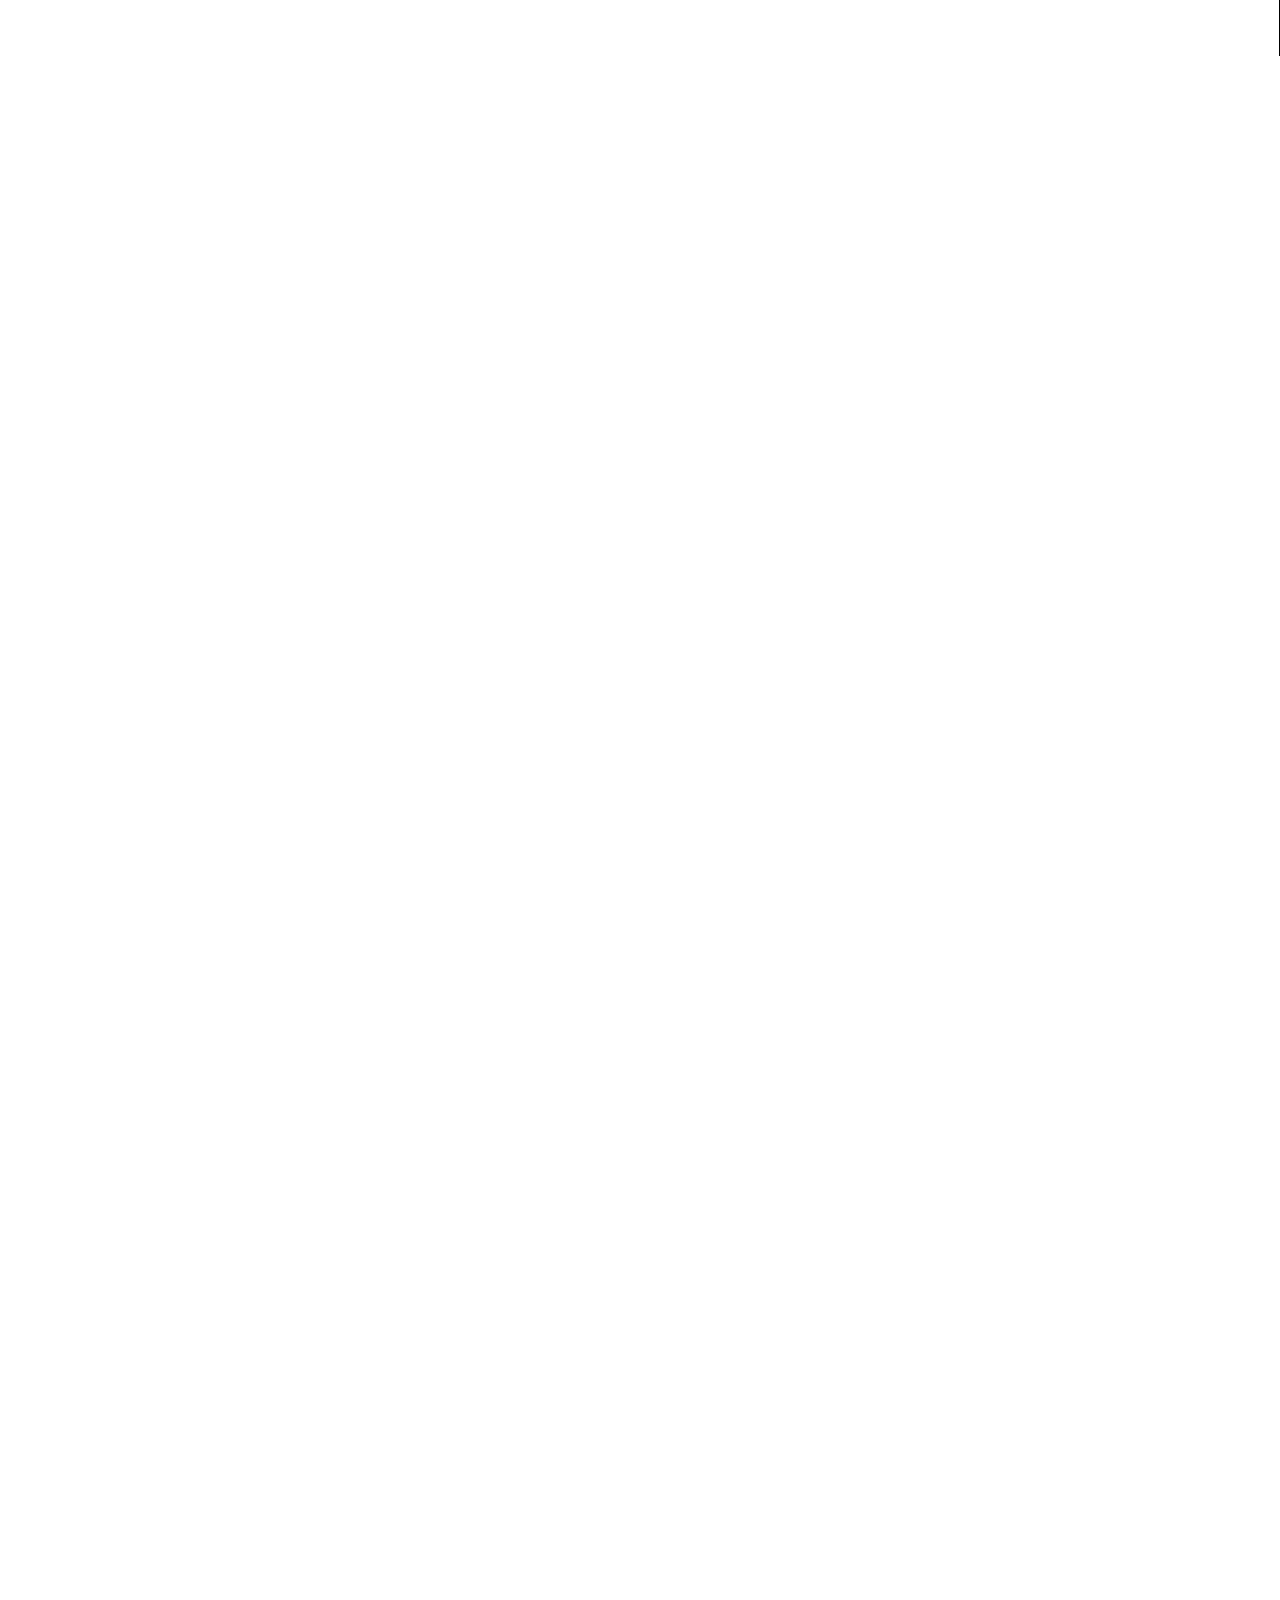
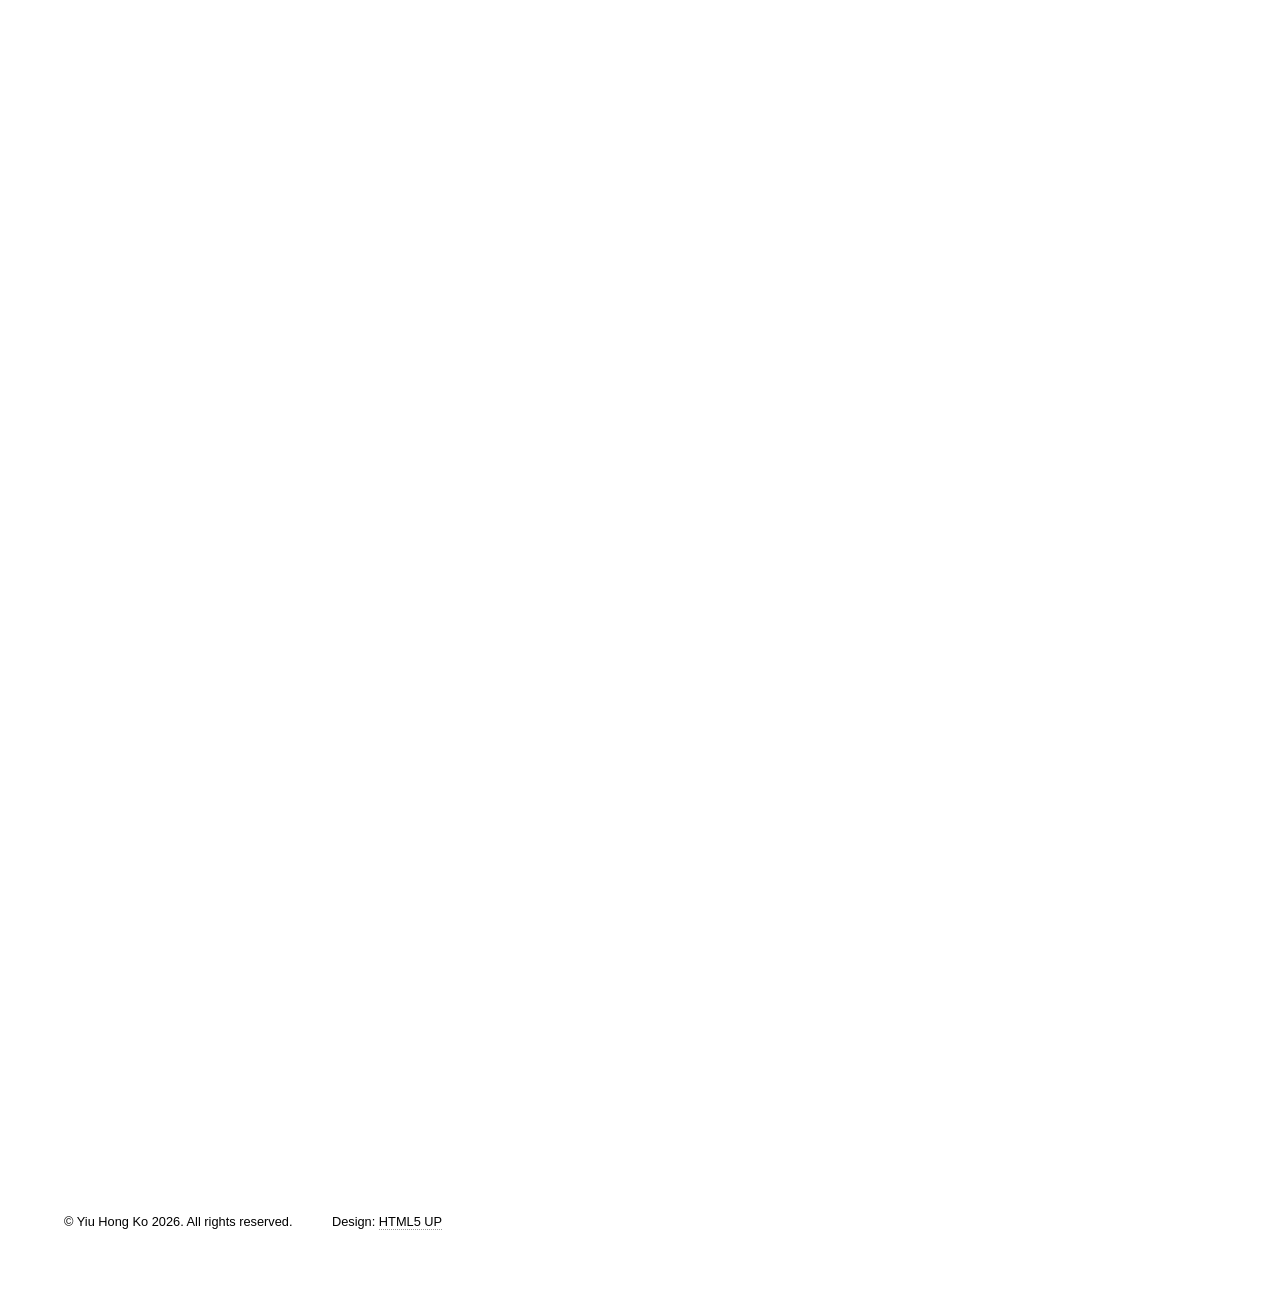
==== commit 5dc3d5cb: "Replace My projects icons with Viz and Trial wordmarks Vendor the black-and-white Project Viz and Pr" ====
--- a/index.html
+++ b/index.html
@@ -226,15 +226,15 @@
 					        <p>Teaching demos and gamified cognitive and behavioral tasks.</p>
 					        <div class="features">
 					            <section>
-					                <span class="icon solid major fa-desktop"></span>
+					                <img class="project-wordmark" src="images/project-viz-wordmark.svg" width="1041" height="271" alt="Project Viz">
 					                <h3>Project Viz</h3>
 					                <p>Teaching materials with animation and hands-on examples.</p>
 					                <ul class="actions">
-					                    <li><a href="https://yiuhong.github.io/demo-library/" class="button small" target="_blank">Project Viz</a></li>
-					                </ul>
-					            </section>
-					            <section>
-					                <span class="icon solid major fa-flask"></span>
+					                    <li><a href="https://yiuhong.github.io/demo-library/" class="button small" target="_blank" rel="noopener">Project Viz</a></li>
+					                </ul>
+					            </section>
+					            <section>
+					                <img class="project-wordmark" src="images/project-trial-wordmark.svg" width="994.8" height="257.4" alt="Project Trial">
 					                <h3>Project Trial</h3>
 					                <p>Gamified cognitive and behavioral tasks.</p>
 					                <ul class="actions">
--- a/assets/css/main.css
+++ b/assets/css/main.css
@@ -4316,3 +4316,34 @@
 	}
 
 }
+
+/* My projects: black wordmarks replace the circular feature icons.
+   Both marks share a roughly 4:1 viewBox, so one width keeps the cards parallel.
+   The shared feature padding reserves a left gutter for those icons; these
+   cards do not need it. */
+#projects .features section {
+	padding: 2.5em 2.25em 1em 2.25em;
+}
+
+#projects .project-wordmark {
+	display: block;
+	width: 100%;
+	height: auto;
+	margin: 0 0 1.15em 0;
+}
+
+@media screen and (max-width: 736px) {
+
+	#projects .features section {
+		padding: 2em 1.5em 0.1em 1.5em;
+	}
+
+}
+
+@media screen and (max-width: 480px) {
+
+	#projects .features section {
+		padding: 1.75em 1.25em 0.1em 1.25em;
+	}
+
+}
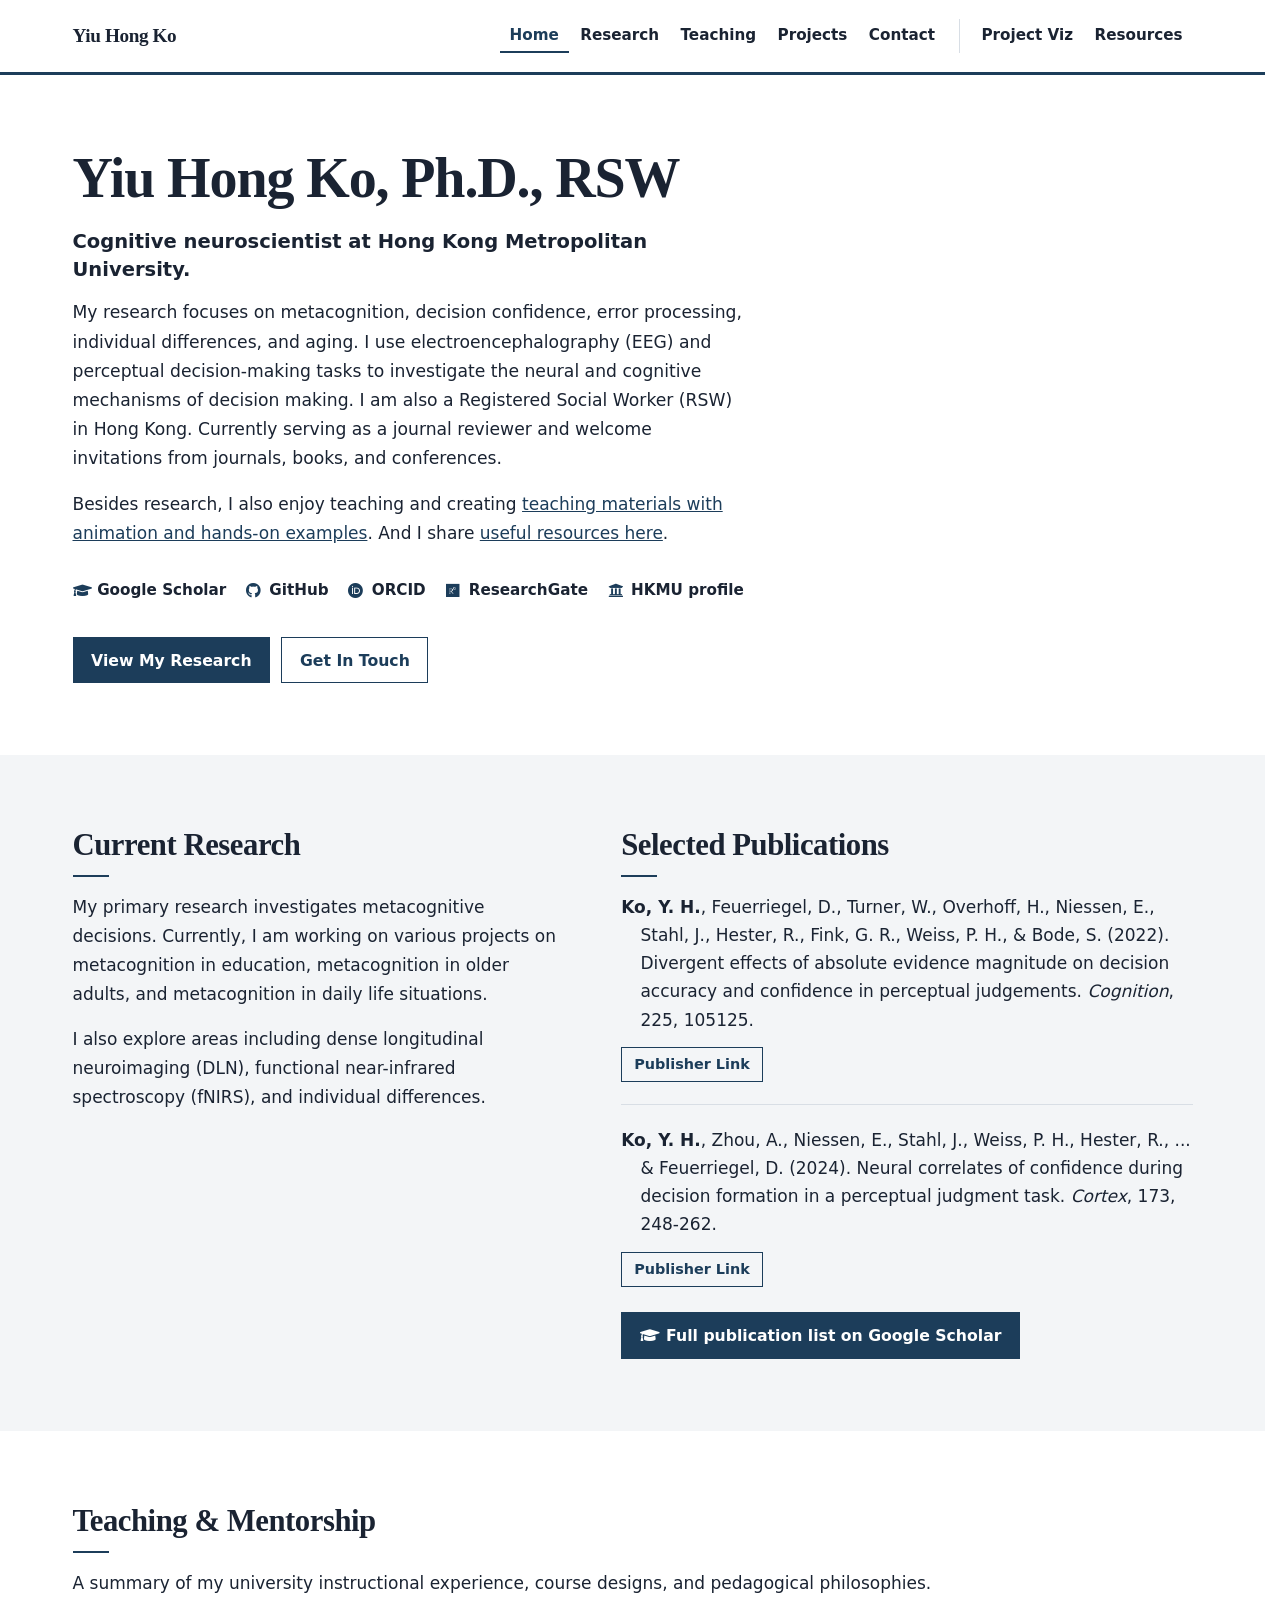
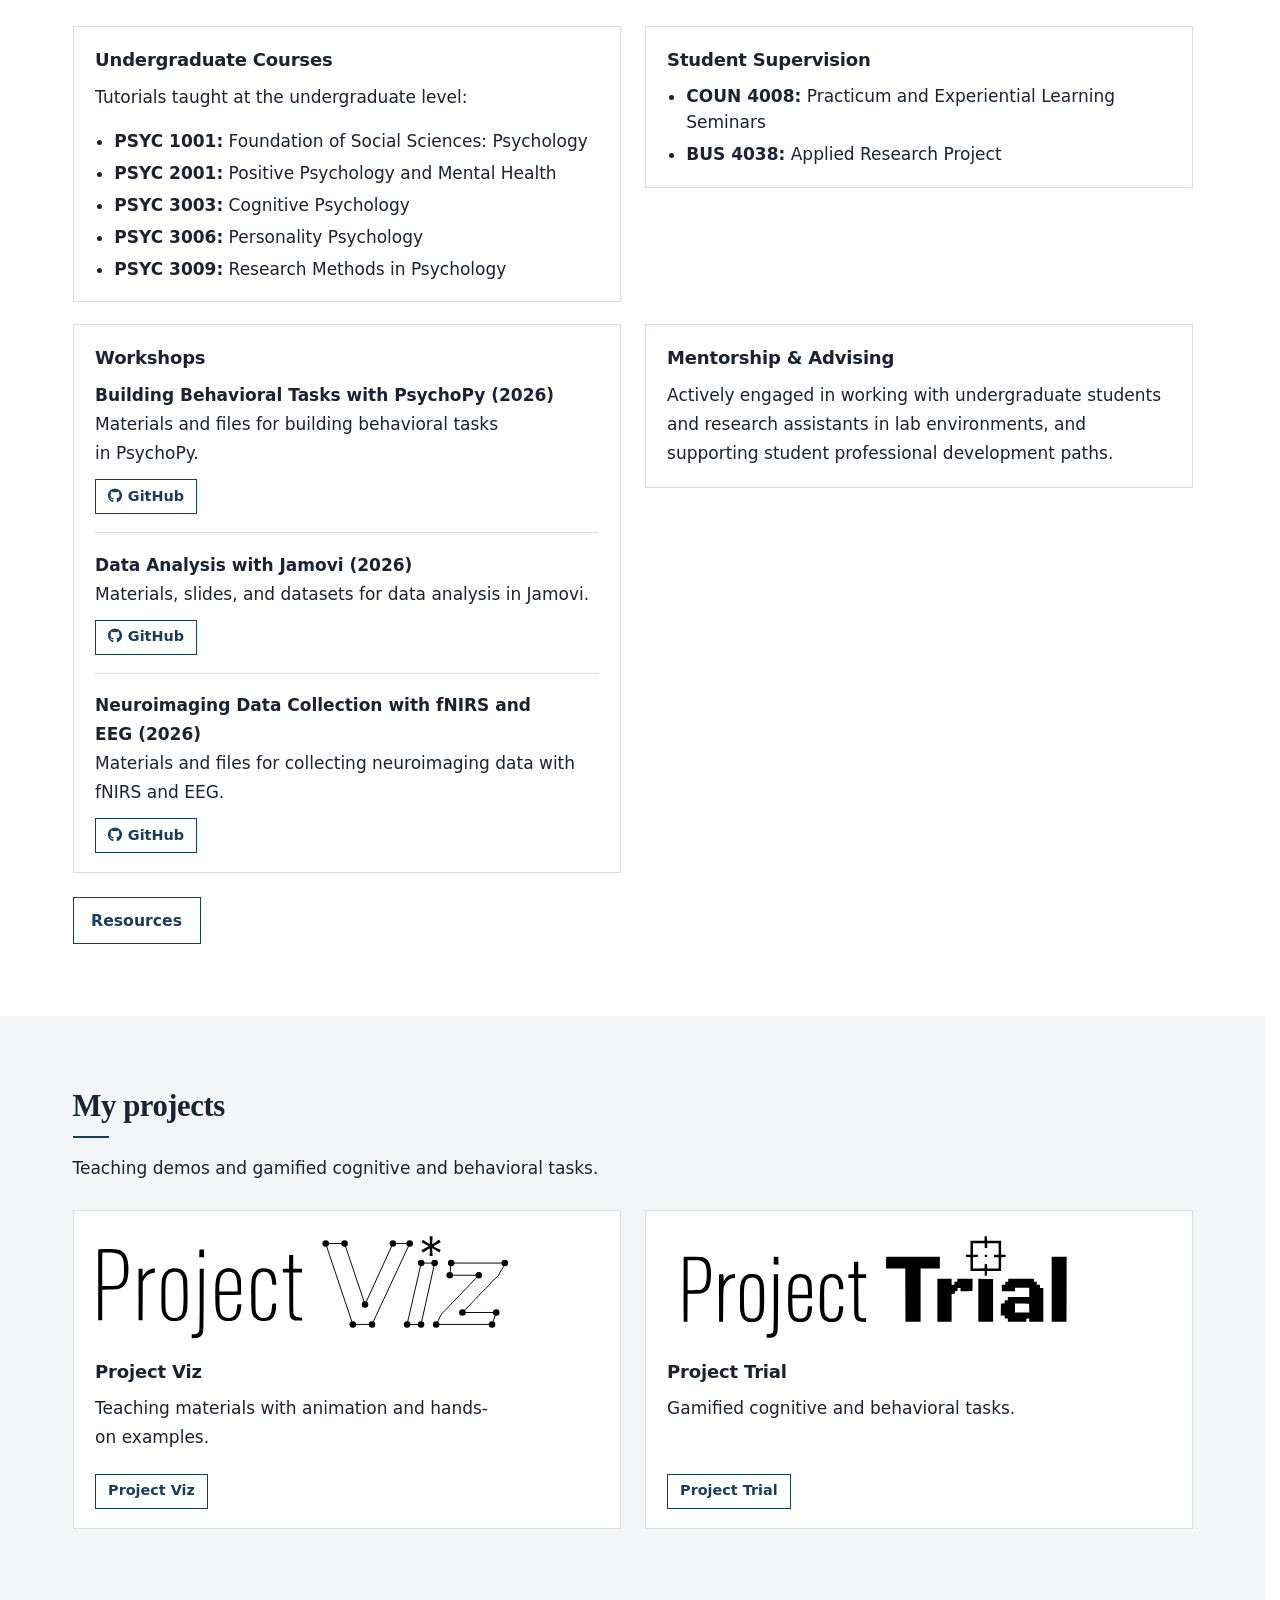
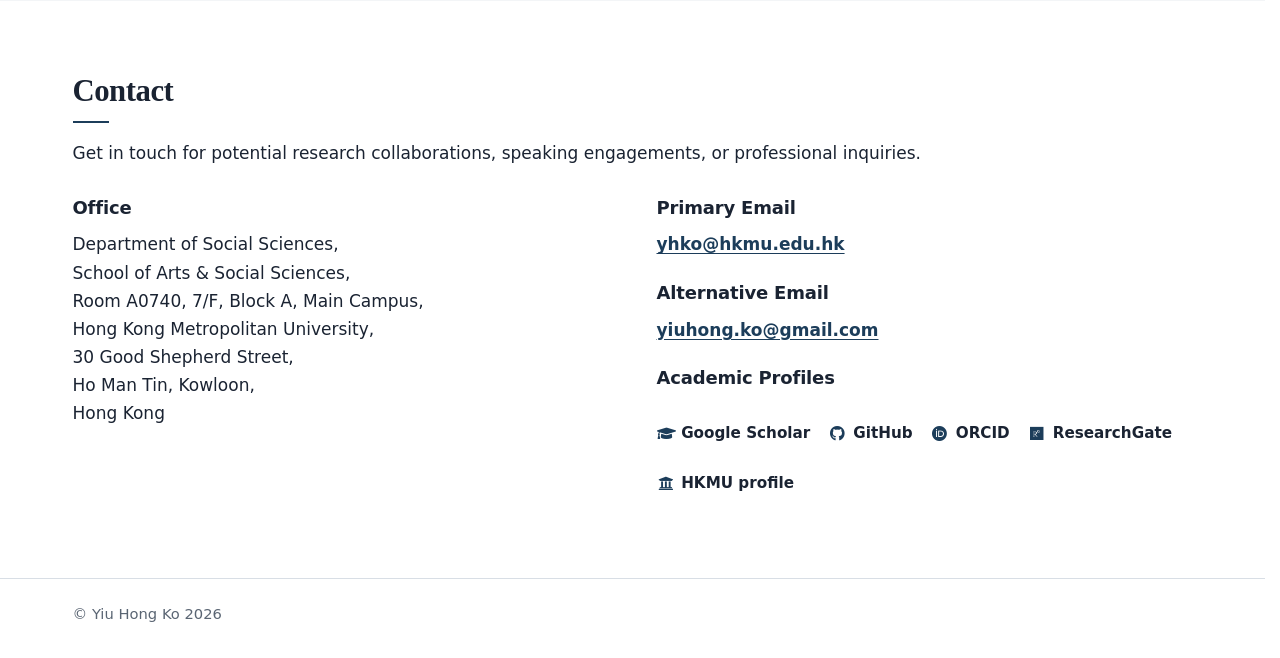
==== commit 99115321: "Rebuild the homepage off Hyperspace Phase 1 replaces the Hyperspace homepage with a self-contained a" ====
--- a/index.html
+++ b/index.html
@@ -1,14 +1,9 @@
-<!DOCTYPE HTML>
-<!--
-	Hyperspace by HTML5 UP
-	html5up.net | @ajlkn
-	Free for personal and commercial use under the CCA 3.0 license (html5up.net/license)
--->
-<html>
+<!DOCTYPE html>
+<html lang="en">
 	<head>
-		<title>Yiu Hong Ko, Ph.D., RSW | Hong Kong Metropolitan University</title>
 		<meta charset="utf-8" />
 		<meta name="viewport" content="width=device-width, initial-scale=1" />
+		<title>Yiu Hong Ko, Ph.D., RSW | Hong Kong Metropolitan University</title>
 		<meta name="description" content="Yiu Hong Ko, Ph.D., RSW, cognitive neuroscientist at Hong Kong Metropolitan University. Research on metacognition, decision confidence, error processing, individual differences, and aging using EEG." />
 		<link rel="canonical" href="https://yiuhong.github.io/" />
 		<link rel="icon" href="favicon.svg" type="image/svg+xml" />
@@ -62,256 +57,214 @@
 				]
 			}
 		</script>
-		<link rel="stylesheet" href="assets/css/main.css" />
-		<noscript><link rel="stylesheet" href="assets/css/noscript.css" /></noscript>
+		<link rel="stylesheet" href="assets/css/fontawesome-all.min.css" />
+		<link rel="stylesheet" href="assets/css/academic.css" />
 	</head>
-	<body class="is-preload">
-
-		<!-- Sidebar -->
-			<section id="sidebar">
-			    <div class="inner">
-			        <button type="button" class="mobile-nav-toggle" aria-expanded="false" aria-controls="site-nav">
-			            <span class="mobile-nav-toggle-label">Menu</span>
-			            <span class="mobile-nav-toggle-icon" aria-hidden="true"><span></span><span></span><span></span></span>
-			        </button>
-			        <nav id="site-nav" aria-label="Primary">
-			            <ul>
-			                <li><a href="#intro">Home</a></li>
-			                <li><a href="#one">Research & Publications</a></li>
-			                <li><a href="#two">Teaching & Mentorship</a></li>
-			                <li><a href="#projects">My projects</a></li>
-			                <li><a href="#three">Contact</a></li>
-							<li class="nav-separate"><a href="https://yiuhong.github.io/demo-library/" target="_self">Project Viz</a></li>
-							<li class="nav-separate"><a href="resources_page.html">Resources</a></li>
-			            </ul>
-			        </nav>
-			    </div>
-			</section>
-
-		<!-- Wrapper -->
-			<div id="wrapper">
-
-				<!-- Intro -->
-					<section id="intro" class="wrapper style1 fullscreen fade-up">
-					    <div class="inner">
-					        <h1>Yiu Hong Ko, Ph.D., RSW</h1>
-					        <p>Cognitive neuroscientist at Hong Kong Metropolitan University.<br />
-					        My research focuses on metacognition, decision confidence, error processing, individual differences, and aging. 
-								I use electroencephalography (EEG) and perceptual decision-making tasks to investigate the neural and cognitive mechanisms of decision making.
-								I am also a Registered Social Worker (RSW) in Hong Kong.
-								Currently serving as a journal reviewer and welcome invitations from journals, books, and conferences.
-							</p>
-							<p> 
-								Besides research, I also enjoy teaching and creating  <a href="https://yiuhong.github.io/demo-library/">teaching materials with animation and hands-on examples</a>.
-								And I share  <a href="resources_page.html">useful resources here</a>.
-							</p>
-					        <ul class="icons">
-					            <li><a href="https://scholar.google.com/citations?user=8AOFMioAAAAJ&hl=en&oi=ao" target="_blank" class="icon solid fa-graduation-cap" title="Google Scholar"><span class="label">Google Scholar</span></a></li>
-					            <li><a href="https://github.com/yiuhong" target="_blank" class="icon brands fa-github" title="GitHub"><span class="label">GitHub</span></a></li>
-					            <li><a href="https://orcid.org/0000-0003-4436-0166" target="_blank" class="icon brands fa-orcid" title="ORCID"><span class="label">ORCID</span></a></li>
-					            <li><a href="https://www.researchgate.net/profile/Yiu_Hong_Ko" target="_blank" class="icon brands fa-researchgate" title="ResearchGate"><span class="label">ResearchGate</span></a></li>
-					            <li><a href="https://www.hkmu.edu.hk/ss/about/people/faculty-2/dr-ko-yiu-hong/" target="_blank" class="icon solid fa-university" title="HKMU profile"><span class="label">HKMU profile</span></a></li>
-					        </ul>
-					        <ul class="actions">
-					            <li><a href="#one" class="button scrolly">View My Research</a></li>
-					            <li><a href="#three" class="button scrolly">Get In Touch</a></li>
-					        </ul>
-					    </div>
-					</section>
-
-				<!-- One -->
-					<section id="one" class="wrapper style2 spotlights">
-    
-					    <section>
-					        
-					        <div class="content">
-					            <div class="inner">
-					                <h2>Current Research</h2>
-					                <p>My primary research investigates metacognitive decisions. Currently, I am working on various projects on metacognition in education, metacognition in older adults, and metacognition in daily life situations.</p>
-					                <p>I also explore areas including dense longitudinal neuroimaging (DLN), functional near-infrared spectroscopy (fNIRS), and individual differences.</p>
-					            </div>
-					        </div>
-					    </section>
-					
-					    <section>
-
-					        <div class="content">
-					            <div class="inner">
-					                <h2>Selected Publications</h2>
-					                
-					                <p class="mb-0"><strong>Ko, Y. H.</strong>, Feuerriegel, D., Turner, W., Overhoff, H., Niessen, E., Stahl, J., Hester, R., Fink, G. R., Weiss, P. H., & Bode, S. (2022).  Divergent effects of absolute evidence magnitude on decision accuracy and confidence in perceptual judgements. <em>Cognition</em>, 225, 105125.</p>
-					                <ul class="actions">
-						                <li><a href="https://doi.org/10.1016/j.cognition.2022.105125" target="_blank" class="button small">Publisher Link</a></li>
-						            </ul>
-					
-					                <p class="mb-0"><strong>Ko, Y. H.</strong>, Zhou, A., Niessen, E., Stahl, J., Weiss, P. H., Hester, R., ... & Feuerriegel, D. (2024). Neural correlates of confidence during decision formation in a perceptual judgment task.  <em>Cortex</em>, 173, 248-262.</p>
-					                <ul class="actions">
-						                <li><a href="https://doi.org/10.1016/j.cortex.2024.01.006" target="_blank" class="button small">Publisher Link</a></li>
-						            </ul>
-					                <hr />
-					                <ul class="actions">
-						                <li><a href="https://scholar.google.com/citations?user=8AOFMioAAAAJ&hl=en&oi=ao" target="_blank" class="button primary icon solid fa-graduation-cap">Full publication list on Google Scholar</a></li>
-						            </ul>
-					            </div>
-					        </div>
-					    </section>
-					
-					</section>
-
-				<!-- Two -->
-					<section id="two" class="wrapper style3 fade-up">
-					    <div class="inner">
-					        <h2>Teaching & Mentorship</h2>
-					        <p>A summary of my university instructional experience, course designs, and pedagogical philosophies.</p>
-					        
-					        <div class="features">
-					            <section>
-					                <span class="icon solid major fa-graduation-cap"></span>
-					                <h3>Undergraduate Courses</h3>
-					                <p>Tutorials taught at the undergraduate level:</p>
-					                <ul>
-					                    <li><strong>PSYC 1001:</strong> Foundation of Social Sciences: Psychology</li>
-					                    <li><strong>PSYC 2001:</strong> Positive Psychology and Mental Health</li>
-										<li><strong>PSYC 3003:</strong> Cognitive Psychology</li>
-										<li><strong>PSYC 3006:</strong> Personality Psychology</li>
-										<li><strong>PSYC 3009:</strong> Research Methods in Psychology</li>
-					                </ul>
-					            </section>
-					
-					            <section>
-					                <span class="icon solid major fa-book-reader"></span>
-					                <h3>Student Supervision</h3>
-					                <ul>
-					                    <li><strong>COUN 4008:</strong> Practicum and Experiential Learning Seminars</li>
-					                    <li><strong>BUS 4038:</strong> Applied Research Project</li>
-					                </ul>
-					            </section>
-					
-					            <section>
-					                <span class="icon solid major fa-chalkboard-teacher"></span>
-					                <h3>Workshops</h3>
-					                <p><strong>Building Behavioral Tasks with PsychoPy (2026)</strong><br />
-					                Materials and files for building behavioral tasks in PsychoPy.</p>
-					                <ul class="actions">
-					                    <li><a href="https://github.com/yiuhong/workshop-psychopy-building-behavioral-tasks" class="button small icon brands fa-github" target="_blank">GitHub</a></li>
-					                </ul>
-					                <p><strong>Data Analysis with Jamovi (2026)</strong><br />
-					                Materials, slides, and datasets for data analysis in Jamovi.</p>
-					                <ul class="actions">
-					                    <li><a href="https://github.com/yiuhong/workshop-jamovi-basics" class="button small icon brands fa-github" target="_blank">GitHub</a></li>
-					                </ul>
-					                <p><strong>Neuroimaging Data Collection with fNIRS and EEG (2026)</strong><br />
-					                Materials and files for collecting neuroimaging data with fNIRS and EEG.</p>
-					                <ul class="actions">
-					                    <li><a href="https://github.com/yiuhong/workshop-neuroimaging-data-collection" class="button small icon brands fa-github" target="_blank">GitHub</a></li>
-					                </ul>
-					            </section>
-					
-					            <section>
-					                <span class="icon solid major fa-users"></span>
-					                <h3>Mentorship & Advising</h3>
-					                <p>Actively engaged in working with undergraduate students and research assistants in lab environments, and supporting student professional development paths.</p>
-					            </section>
-					        </div>
-					        <ul class="actions">
-					            <li><a href="resources_page.html" class="button">Resources</a></li>
-					        </ul>
-					    </div>
-					</section>
-
-				<!-- Projects -->
-					<section id="projects" class="wrapper style2 fade-up">
-					    <div class="inner">
-					        <h2>My projects</h2>
-					        <p>Teaching demos and gamified cognitive and behavioral tasks.</p>
-					        <div class="features">
-					            <section>
-					                <img class="project-wordmark" src="images/project-viz-wordmark.svg" width="1041" height="271" alt="Project Viz">
-					                <h3>Project Viz</h3>
-					                <p>Teaching materials with animation and hands-on examples.</p>
-					                <ul class="actions">
-					                    <li><a href="https://yiuhong.github.io/demo-library/" class="button small" target="_blank" rel="noopener">Project Viz</a></li>
-					                </ul>
-					            </section>
-					            <section>
-					                <img class="project-wordmark" src="images/project-trial-wordmark.svg" width="994.8" height="257.4" alt="Project Trial">
-					                <h3>Project Trial</h3>
-					                <p>Gamified cognitive and behavioral tasks.</p>
-					                <ul class="actions">
-					                    <li><a href="https://yiuhong.github.io/task-library/" class="button small" target="_blank" rel="noopener">Project Trial</a></li>
-					                </ul>
-					            </section>
-					        </div>
-					    </div>
-					</section>
-
-				<!-- Three -->
-					<section id="three" class="wrapper style1 fade-up">
-					    <div class="inner">
-					        <h2>Contact</h2>
-					        <p>Get in touch for potential research collaborations, speaking engagements, or professional inquiries.</p>
-					        <div class="split style1">
-					            
-					            <section>
-					                <ul class="contact">
-					                    <li>
-					                        <h3>Office</h3>
-					                        <span>Department of Social Sciences,<br />
-					                        School of Arts & Social Sciences,<br />
-											Room A0740, 7/F, Block A, Main Campus,<br />
-											Hong Kong Metropolitan University,<br />
-											30 Good Shepherd Street,<br />
-											Ho Man Tin, Kowloon,<br />
-					                        Hong Kong</span>
-					                    </li>
-					                </ul>
-					            </section>
-					            <section>
-					                <ul class="contact">
-					                    <li>
-					                        <h3>Primary Email</h3>
-					                        <a href="mailto:yhko@hkmu.edu.hk">yhko@hkmu.edu.hk</a>
-					                    </li>
-										<li>
-										    <h3>Alternative Email</h3>
-										    <a href="mailto:yiuhong.ko@gmail.com">yiuhong.ko@gmail.com</a>
-										</li>
-					                    <li>
-					                        <h3>Academic Profiles</h3>
-					                        <ul class="icons">
-					                            <li><a href="https://scholar.google.com/citations?user=8AOFMioAAAAJ&hl=en&oi=ao" target="_blank" class="icon solid fa-graduation-cap" title="Google Scholar"><span class="label">Google Scholar</span></a></li>
-					                            <li><a href="https://github.com/yiuhong" target="_blank" class="icon brands fa-github" title="GitHub"><span class="label">GitHub</span></a></li>
-												<li><a href="https://orcid.org/0000-0003-4436-0166" target="_blank" class="icon brands fa-orcid" title="ORCID"><span class="label">ORCID</span></a></li>
-    											<li><a href="https://www.researchgate.net/profile/Yiu_Hong_Ko" target="_blank" class="icon brands fa-researchgate" title="ResearchGate"><span class="label">ResearchGate</span></a></li>
-												<li><a href="https://www.hkmu.edu.hk/ss/about/people/faculty-2/dr-ko-yiu-hong/" target="_blank" class="icon solid fa-university" title="HKMU profile"><span class="label">HKMU profile</span></a></li>
-					                        </ul>
-					                    </li>
-					                </ul>
-					            </section>
-					
-					        </div>
-					    </div>
-					</section>
-
+	<body>
+		<a class="skip-link" href="#intro">Skip to content</a>
+		<button type="button" class="nav-backdrop" data-nav-backdrop hidden tabindex="-1" aria-hidden="true"></button>
+
+		<header class="site-header">
+			<div class="wrap site-header-inner">
+				<a class="brand" href="#intro">Yiu Hong Ko</a>
+				<button type="button" class="nav-toggle" data-nav-toggle aria-expanded="false" aria-controls="site-nav">
+					<span class="nav-toggle-label">Menu</span>
+					<span class="nav-toggle-icon" aria-hidden="true"><span></span><span></span><span></span></span>
+				</button>
+				<nav id="site-nav" class="site-nav" aria-label="Primary">
+					<ul>
+						<li><a href="#intro">Home</a></li>
+						<li><a href="#one">Research</a></li>
+						<li><a href="#two">Teaching</a></li>
+						<li><a href="#projects">Projects</a></li>
+						<li><a href="#three">Contact</a></li>
+						<li class="nav-separate"><a href="https://yiuhong.github.io/demo-library/" target="_self">Project Viz</a></li>
+						<li class="nav-separate"><a href="resources_page.html">Resources</a></li>
+					</ul>
+				</nav>
 			</div>
-
-		<!-- Footer -->
-			<footer id="footer" class="wrapper style1-alt">
-				<div class="inner">
-					<ul class="menu">
-						<li>&copy; Yiu Hong Ko 2026. All rights reserved.</li><li>Design: <a href="http://html5up.net">HTML5 UP</a></li>
+		</header>
+
+		<main>
+			<section id="intro" class="section section-intro" tabindex="-1">
+				<div class="wrap">
+					<h1>Yiu Hong Ko, Ph.D., RSW</h1>
+					<p class="lede">
+						<span class="role">Cognitive neuroscientist at Hong Kong Metropolitan University.</span>
+						My research focuses on metacognition, decision confidence, error processing, individual differences, and aging.
+						I use electroencephalography (EEG) and perceptual decision-making tasks to investigate the neural and cognitive mechanisms of decision making.
+						I am also a Registered Social Worker (RSW) in Hong Kong.
+						Currently serving as a journal reviewer and welcome invitations from journals, books, and conferences.
+					</p>
+					<p class="intro-copy">
+						Besides research, I also enjoy teaching and creating <a href="https://yiuhong.github.io/demo-library/">teaching materials with animation and hands-on examples</a>.
+						And I share <a href="resources_page.html">useful resources here</a>.
+					</p>
+					<ul class="profile-links">
+						<li><a href="https://scholar.google.com/citations?user=8AOFMioAAAAJ&amp;hl=en&amp;oi=ao" target="_blank" rel="noopener"><i class="fas fa-graduation-cap" aria-hidden="true"></i><span>Google Scholar</span><span class="visually-hidden"> (opens in a new tab)</span></a></li>
+						<li><a href="https://github.com/yiuhong" target="_blank" rel="noopener"><i class="fab fa-github" aria-hidden="true"></i><span>GitHub</span><span class="visually-hidden"> (opens in a new tab)</span></a></li>
+						<li><a href="https://orcid.org/0000-0003-4436-0166" target="_blank" rel="noopener"><i class="fab fa-orcid" aria-hidden="true"></i><span>ORCID</span><span class="visually-hidden"> (opens in a new tab)</span></a></li>
+						<li><a href="https://www.researchgate.net/profile/Yiu_Hong_Ko" target="_blank" rel="noopener"><i class="fab fa-researchgate" aria-hidden="true"></i><span>ResearchGate</span><span class="visually-hidden"> (opens in a new tab)</span></a></li>
+						<li><a href="https://www.hkmu.edu.hk/ss/about/people/faculty-2/dr-ko-yiu-hong/" target="_blank" rel="noopener"><i class="fas fa-university" aria-hidden="true"></i><span>HKMU profile</span><span class="visually-hidden"> (opens in a new tab)</span></a></li>
 					</ul>
-				</div>
-			</footer>
-
-		<!-- Scripts -->
-			<script src="assets/js/jquery.min.js"></script>
-			<script src="assets/js/jquery.scrollex.min.js"></script>
-			<script src="assets/js/jquery.scrolly.min.js"></script>
-			<script src="assets/js/browser.min.js"></script>
-			<script src="assets/js/breakpoints.min.js"></script>
-			<script src="assets/js/util.js"></script>
-			<script src="assets/js/main.js"></script>
-
+					<div class="actions">
+						<a href="#one" class="button">View My Research</a>
+						<a href="#three" class="button button-secondary">Get In Touch</a>
+					</div>
+				</div>
+			</section>
+
+			<section id="one" class="section section-alt">
+				<div class="wrap research-grid">
+					<div>
+						<h2>Current Research</h2>
+						<p>My primary research investigates metacognitive decisions. Currently, I am working on various projects on metacognition in education, metacognition in older adults, and metacognition in daily life situations.</p>
+						<p>I also explore areas including dense longitudinal neuroimaging (DLN), functional near-infrared spectroscopy (fNIRS), and individual differences.</p>
+					</div>
+					<div>
+						<h2>Selected Publications</h2>
+						<article class="publication">
+							<p class="citation"><strong>Ko, Y. H.</strong>, Feuerriegel, D., Turner, W., Overhoff, H., Niessen, E., Stahl, J., Hester, R., Fink, G. R., Weiss, P. H., &amp; Bode, S. (2022). Divergent effects of absolute evidence magnitude on decision accuracy and confidence in perceptual judgements. <em>Cognition</em>, 225, 105125.</p>
+							<div class="actions">
+								<a href="https://doi.org/10.1016/j.cognition.2022.105125" target="_blank" rel="noopener" class="button button-secondary button-small">Publisher Link</a>
+							</div>
+						</article>
+						<article class="publication">
+							<p class="citation"><strong>Ko, Y. H.</strong>, Zhou, A., Niessen, E., Stahl, J., Weiss, P. H., Hester, R., ... &amp; Feuerriegel, D. (2024). Neural correlates of confidence during decision formation in a perceptual judgment task. <em>Cortex</em>, 173, 248-262.</p>
+							<div class="actions">
+								<a href="https://doi.org/10.1016/j.cortex.2024.01.006" target="_blank" rel="noopener" class="button button-secondary button-small">Publisher Link</a>
+							</div>
+						</article>
+						<div class="actions scholar-link">
+							<a href="https://scholar.google.com/citations?user=8AOFMioAAAAJ&amp;hl=en&amp;oi=ao" target="_blank" rel="noopener" class="button"><i class="fas fa-graduation-cap" aria-hidden="true"></i>Full publication list on Google Scholar</a>
+						</div>
+					</div>
+				</div>
+			</section>
+
+			<section id="two" class="section">
+				<div class="wrap">
+					<h2>Teaching &amp; Mentorship</h2>
+					<p>A summary of my university instructional experience, course designs, and pedagogical philosophies.</p>
+					<div class="teaching-grid">
+						<section class="topic">
+							<h3>Undergraduate Courses</h3>
+							<p>Tutorials taught at the undergraduate level:</p>
+							<ul class="course-list">
+								<li><strong>PSYC 1001:</strong> Foundation of Social Sciences: Psychology</li>
+								<li><strong>PSYC 2001:</strong> Positive Psychology and Mental Health</li>
+								<li><strong>PSYC 3003:</strong> Cognitive Psychology</li>
+								<li><strong>PSYC 3006:</strong> Personality Psychology</li>
+								<li><strong>PSYC 3009:</strong> Research Methods in Psychology</li>
+							</ul>
+						</section>
+						<section class="topic">
+							<h3>Student Supervision</h3>
+							<ul class="course-list">
+								<li><strong>COUN 4008:</strong> Practicum and Experiential Learning Seminars</li>
+								<li><strong>BUS 4038:</strong> Applied Research Project</li>
+							</ul>
+						</section>
+						<section class="topic">
+							<h3>Workshops</h3>
+							<div class="workshop">
+								<p><strong>Building Behavioral Tasks with PsychoPy (2026)</strong><br />
+								Materials and files for building behavioral tasks in PsychoPy.</p>
+								<div class="actions">
+									<a href="https://github.com/yiuhong/workshop-psychopy-building-behavioral-tasks" class="button button-secondary button-small" target="_blank" rel="noopener"><i class="fab fa-github" aria-hidden="true"></i>GitHub</a>
+								</div>
+							</div>
+							<div class="workshop">
+								<p><strong>Data Analysis with Jamovi (2026)</strong><br />
+								Materials, slides, and datasets for data analysis in Jamovi.</p>
+								<div class="actions">
+									<a href="https://github.com/yiuhong/workshop-jamovi-basics" class="button button-secondary button-small" target="_blank" rel="noopener"><i class="fab fa-github" aria-hidden="true"></i>GitHub</a>
+								</div>
+							</div>
+							<div class="workshop">
+								<p><strong>Neuroimaging Data Collection with fNIRS and EEG (2026)</strong><br />
+								Materials and files for collecting neuroimaging data with fNIRS and EEG.</p>
+								<div class="actions">
+									<a href="https://github.com/yiuhong/workshop-neuroimaging-data-collection" class="button button-secondary button-small" target="_blank" rel="noopener"><i class="fab fa-github" aria-hidden="true"></i>GitHub</a>
+								</div>
+							</div>
+						</section>
+						<section class="topic">
+							<h3>Mentorship &amp; Advising</h3>
+							<p>Actively engaged in working with undergraduate students and research assistants in lab environments, and supporting student professional development paths.</p>
+						</section>
+					</div>
+					<div class="actions">
+						<a href="resources_page.html" class="button button-secondary">Resources</a>
+					</div>
+				</div>
+			</section>
+
+			<section id="projects" class="section section-alt">
+				<div class="wrap">
+					<h2>My projects</h2>
+					<p>Teaching demos and gamified cognitive and behavioral tasks.</p>
+					<div class="project-grid">
+						<section class="project-card">
+							<img class="project-wordmark" src="images/project-viz-wordmark.svg" width="1041" height="271" alt="Project Viz">
+							<h3>Project Viz</h3>
+							<p>Teaching materials with animation and hands-on examples.</p>
+							<div class="actions">
+								<a href="https://yiuhong.github.io/demo-library/" class="button button-secondary button-small" target="_blank" rel="noopener">Project Viz</a>
+							</div>
+						</section>
+						<section class="project-card">
+							<img class="project-wordmark" src="images/project-trial-wordmark.svg" width="1041" height="271" alt="Project Trial">
+							<h3>Project Trial</h3>
+							<p>Gamified cognitive and behavioral tasks.</p>
+							<div class="actions">
+								<a href="https://yiuhong.github.io/task-library/" class="button button-secondary button-small" target="_blank" rel="noopener">Project Trial</a>
+							</div>
+						</section>
+					</div>
+				</div>
+			</section>
+
+			<section id="three" class="section">
+				<div class="wrap">
+					<h2>Contact</h2>
+					<p>Get in touch for potential research collaborations, speaking engagements, or professional inquiries.</p>
+					<div class="contact-grid">
+						<div class="contact-block">
+							<h3>Office</h3>
+							<p class="address">Department of Social Sciences,<br />
+							School of Arts &amp; Social Sciences,<br />
+							Room A0740, 7/F, Block A, Main Campus,<br />
+							Hong Kong Metropolitan University,<br />
+							30 Good Shepherd Street,<br />
+							Ho Man Tin, Kowloon,<br />
+							Hong Kong</p>
+						</div>
+						<div class="contact-block">
+							<h3>Primary Email</h3>
+							<p><a href="mailto:yhko@hkmu.edu.hk">yhko@hkmu.edu.hk</a></p>
+							<h3>Alternative Email</h3>
+							<p><a href="mailto:yiuhong.ko@gmail.com">yiuhong.ko@gmail.com</a></p>
+							<h3>Academic Profiles</h3>
+							<ul class="profile-links">
+								<li><a href="https://scholar.google.com/citations?user=8AOFMioAAAAJ&amp;hl=en&amp;oi=ao" target="_blank" rel="noopener"><i class="fas fa-graduation-cap" aria-hidden="true"></i><span>Google Scholar</span><span class="visually-hidden"> (opens in a new tab)</span></a></li>
+								<li><a href="https://github.com/yiuhong" target="_blank" rel="noopener"><i class="fab fa-github" aria-hidden="true"></i><span>GitHub</span><span class="visually-hidden"> (opens in a new tab)</span></a></li>
+								<li><a href="https://orcid.org/0000-0003-4436-0166" target="_blank" rel="noopener"><i class="fab fa-orcid" aria-hidden="true"></i><span>ORCID</span><span class="visually-hidden"> (opens in a new tab)</span></a></li>
+								<li><a href="https://www.researchgate.net/profile/Yiu_Hong_Ko" target="_blank" rel="noopener"><i class="fab fa-researchgate" aria-hidden="true"></i><span>ResearchGate</span><span class="visually-hidden"> (opens in a new tab)</span></a></li>
+								<li><a href="https://www.hkmu.edu.hk/ss/about/people/faculty-2/dr-ko-yiu-hong/" target="_blank" rel="noopener"><i class="fas fa-university" aria-hidden="true"></i><span>HKMU profile</span><span class="visually-hidden"> (opens in a new tab)</span></a></li>
+							</ul>
+						</div>
+					</div>
+				</div>
+			</section>
+		</main>
+
+		<footer class="site-footer">
+			<div class="wrap">
+				<p>&copy; Yiu Hong Ko 2026</p>
+			</div>
+		</footer>
+
+		<script src="assets/js/site.js"></script>
 	</body>
 </html>
--- a/assets/css/academic.css
+++ b/assets/css/academic.css
@@ -0,0 +1,699 @@
+/* Homepage for the academic layout (Phase 1).
+   White field, dark text, one ink-blue accent.
+   Solid surfaces only: no grid, no paper texture, no ruled lines. */
+
+:root {
+	--bg: #ffffff;
+	--bg-alt: #f3f5f7;
+	--ink: #1a2332;
+	--ink-soft: #3e4a5a;
+	--muted: #5a6573;
+	--line: #d8dee5;
+	--accent: #1c3d5a;
+	--accent-hover: #142c42;
+	--header-offset: 4.5rem;
+	--gutter: 1.25rem;
+	--serif: "Iowan Old Style", "Palatino Linotype", Palatino, "Book Antiqua", Georgia, "Times New Roman", serif;
+	--sans: system-ui, -apple-system, BlinkMacSystemFont, "Segoe UI", Roboto, "Helvetica Neue", Arial, sans-serif;
+	--measure: 42rem;
+	color-scheme: light;
+}
+
+*,
+*::before,
+*::after {
+	box-sizing: border-box;
+}
+
+html {
+	scroll-behavior: smooth;
+	scrollbar-gutter: stable;
+}
+
+body {
+	margin: 0;
+	background: var(--bg);
+	color: var(--ink);
+	font-family: var(--sans);
+	font-size: 1.0625rem;
+	line-height: 1.7;
+	text-rendering: optimizeLegibility;
+}
+
+img {
+	max-width: 100%;
+	height: auto;
+	border: 0;
+}
+
+h1,
+h2,
+h3,
+p {
+	overflow-wrap: break-word;
+}
+
+h1,
+h2 {
+	font-family: var(--serif);
+	font-weight: 600;
+	line-height: 1.2;
+	text-wrap: balance;
+}
+
+h1 {
+	margin: 0 0 1.15rem;
+	font-size: clamp(2.35rem, 5vw, 3.5rem);
+	font-weight: 600;
+	letter-spacing: -0.02em;
+	line-height: 1.12;
+}
+
+h2 {
+	margin: 0 0 1rem;
+	font-size: clamp(1.6rem, 2.4vw, 2.05rem);
+	letter-spacing: -0.015em;
+}
+
+h2::after {
+	content: "";
+	display: block;
+	width: 2.25rem;
+	height: 2px;
+	margin-top: 0.7rem;
+	background: var(--accent);
+}
+
+h3 {
+	margin: 0 0 0.65rem;
+	font-family: var(--sans);
+	font-size: 1.125rem;
+	font-weight: 600;
+	line-height: 1.35;
+	letter-spacing: -0.01em;
+}
+
+p {
+	margin: 0 0 1rem;
+	text-wrap: pretty;
+}
+
+p:last-child {
+	margin-bottom: 0;
+}
+
+a {
+	color: var(--accent);
+}
+
+a:hover {
+	color: var(--accent-hover);
+}
+
+strong {
+	font-weight: 700;
+}
+
+ul,
+ol {
+	margin: 0.35rem 0 0;
+	padding-left: 1.2rem;
+}
+
+.course-list li + li {
+	margin-top: 0.35rem;
+}
+
+.visually-hidden {
+	position: absolute;
+	width: 1px;
+	height: 1px;
+	padding: 0;
+	margin: -1px;
+	overflow: hidden;
+	clip: rect(0, 0, 0, 0);
+	white-space: nowrap;
+	border: 0;
+}
+
+.skip-link {
+	position: absolute;
+	left: 1rem;
+	top: 0;
+	z-index: 80;
+	transform: translateY(-150%);
+	padding: 0.6rem 0.9rem;
+	background: var(--accent);
+	color: #ffffff;
+	font-weight: 600;
+	text-decoration: none;
+}
+
+.skip-link:focus {
+	transform: none;
+}
+
+:focus:not(:focus-visible) {
+	outline: none;
+}
+
+:focus-visible {
+	outline: 2px solid var(--accent);
+	outline-offset: 3px;
+}
+
+.wrap {
+	width: min(70rem, calc(100% - (2 * var(--gutter))));
+	margin-inline: auto;
+}
+
+.site-header {
+	position: sticky;
+	top: 0;
+	z-index: 40;
+	background: #ffffff;
+	border-bottom: 3px solid var(--accent);
+}
+
+.site-header-inner {
+	display: flex;
+	align-items: center;
+	justify-content: space-between;
+	gap: 1rem 1.5rem;
+	min-height: var(--header-offset);
+}
+
+.brand {
+	flex: 0 0 auto;
+	color: var(--ink);
+	font-family: var(--serif);
+	font-size: 1.2rem;
+	font-weight: 600;
+	letter-spacing: -0.02em;
+	line-height: 1.2;
+	text-decoration: none;
+}
+
+.brand:hover {
+	color: var(--accent);
+}
+
+.nav-toggle {
+	display: none;
+	align-items: center;
+	justify-content: center;
+	gap: 0.65rem;
+	margin: 0;
+	padding: 0.4rem 0.15rem 0.4rem 0.7rem;
+	border: 0;
+	background: transparent;
+	color: var(--ink);
+	font: inherit;
+	font-size: 0.78rem;
+	font-weight: 700;
+	letter-spacing: 0.12em;
+	text-transform: uppercase;
+	cursor: pointer;
+}
+
+.nav-toggle-icon {
+	position: relative;
+	display: block;
+	width: 1.35rem;
+	height: 0.9rem;
+	flex: 0 0 auto;
+}
+
+.nav-toggle-icon span {
+	position: absolute;
+	left: 0;
+	width: 100%;
+	height: 2px;
+	background: currentColor;
+	transition: transform 0.15s ease, opacity 0.15s ease, top 0.15s ease;
+}
+
+.nav-toggle-icon span:nth-child(1) {
+	top: 0;
+}
+
+.nav-toggle-icon span:nth-child(2) {
+	top: calc(50% - 1px);
+}
+
+.nav-toggle-icon span:nth-child(3) {
+	top: calc(100% - 2px);
+}
+
+.site-header.is-open .nav-toggle-icon span:nth-child(1),
+.site-header.is-open .nav-toggle-icon span:nth-child(3) {
+	top: calc(50% - 1px);
+}
+
+.site-header.is-open .nav-toggle-icon span:nth-child(1) {
+	transform: rotate(45deg);
+}
+
+.site-header.is-open .nav-toggle-icon span:nth-child(2) {
+	opacity: 0;
+}
+
+.site-header.is-open .nav-toggle-icon span:nth-child(3) {
+	transform: rotate(-45deg);
+}
+
+.site-nav ul {
+	display: flex;
+	flex-wrap: wrap;
+	align-items: center;
+	justify-content: flex-end;
+	gap: 0.1rem;
+	margin: 0;
+	padding: 0;
+	list-style: none;
+}
+
+.site-nav li {
+	margin: 0;
+}
+
+.site-nav a {
+	display: inline-block;
+	padding: 0.45rem 0.62rem;
+	color: var(--ink);
+	font-size: 0.95rem;
+	font-weight: 600;
+	line-height: 1.3;
+	text-decoration: none;
+}
+
+.site-nav a:hover {
+	color: var(--accent);
+}
+
+.site-nav a[aria-current="true"] {
+	color: var(--accent);
+	box-shadow: inset 0 -2px 0 var(--accent);
+}
+
+.site-nav li.nav-separate {
+	margin-left: 0.75rem;
+	padding-left: 0.75rem;
+	border-left: 1px solid var(--line);
+}
+
+.site-nav li.nav-separate ~ li.nav-separate {
+	margin-left: 0;
+	padding-left: 0;
+	border-left: 0;
+}
+
+.nav-backdrop {
+	position: fixed;
+	inset: 0;
+	z-index: 30;
+	margin: 0;
+	padding: 0;
+	border: 0;
+	background: rgba(18, 28, 40, 0.38);
+	cursor: pointer;
+}
+
+.nav-backdrop[hidden] {
+	display: none;
+}
+
+.section {
+	padding: 4.5rem 0;
+	scroll-margin-top: calc(var(--header-offset) + 0.35rem);
+}
+
+.section-alt {
+	background: var(--bg-alt);
+}
+
+.lede {
+	max-width: var(--measure);
+	font-size: 1.075rem;
+}
+
+.role {
+	display: block;
+	margin-bottom: 0.85rem;
+	color: var(--ink);
+	font-size: 1.22rem;
+	font-weight: 600;
+	line-height: 1.45;
+}
+
+.intro-copy {
+	max-width: var(--measure);
+}
+
+.profile-links {
+	display: flex;
+	flex-wrap: wrap;
+	gap: 0.35rem 1.15rem;
+	margin: 1.35rem 0 0;
+	padding: 0;
+	list-style: none;
+}
+
+.profile-links li {
+	margin: 0;
+}
+
+.profile-links a {
+	display: inline-flex;
+	align-items: center;
+	gap: 0.45rem;
+	min-height: 2.75rem;
+	color: var(--ink);
+	font-size: 0.95rem;
+	font-weight: 600;
+	text-decoration: none;
+}
+
+.profile-links a:hover {
+	color: var(--accent);
+	text-decoration: underline;
+	text-underline-offset: 0.18em;
+}
+
+.profile-links .fas,
+.profile-links .fab {
+	width: 1.15em;
+	color: var(--accent);
+	text-align: center;
+}
+
+.actions {
+	display: flex;
+	flex-wrap: wrap;
+	align-items: center;
+	gap: 0.7rem;
+	margin-top: 1.5rem;
+}
+
+.actions > .button {
+	min-width: 0;
+}
+
+.button {
+	display: inline-block;
+	max-width: 100%;
+	padding: 0.72rem 1.1rem;
+	border: 1px solid var(--accent);
+	background: var(--accent);
+	color: #ffffff;
+	font-family: inherit;
+	font-size: 0.98rem;
+	font-weight: 600;
+	line-height: 1.35;
+	text-align: center;
+	text-decoration: none;
+	white-space: normal;
+	cursor: pointer;
+}
+
+.button:hover {
+	border-color: var(--accent-hover);
+	background: var(--accent-hover);
+	color: #ffffff;
+}
+
+.button-secondary {
+	background: transparent;
+	color: var(--accent);
+}
+
+.button-secondary:hover {
+	background: var(--accent);
+	color: #ffffff;
+}
+
+.button-small {
+	padding: 0.42rem 0.75rem;
+	font-size: 0.9rem;
+}
+
+.button .fas,
+.button .fab {
+	margin-right: 0.4em;
+	color: currentColor;
+}
+
+.research-grid,
+.teaching-grid,
+.project-grid,
+.contact-grid {
+	display: grid;
+	gap: 1.5rem;
+	align-items: start;
+}
+
+.citation {
+	margin: 0 0 0.85rem;
+	padding-left: 1.2rem;
+	text-indent: -1.2rem;
+	line-height: 1.65;
+}
+
+.publication .actions {
+	margin-top: 0;
+}
+
+.publication + .publication {
+	margin-top: 1.35rem;
+	padding-top: 1.35rem;
+	border-top: 1px solid var(--line);
+}
+
+.scholar-link {
+	margin-top: 1.6rem;
+}
+
+.teaching-grid,
+.project-grid,
+.contact-grid {
+	margin-top: 1.75rem;
+}
+
+.project-grid {
+	align-items: stretch;
+}
+
+.topic,
+.project-card {
+	padding: 1.35rem 1.35rem 1.2rem;
+	border: 1px solid var(--line);
+	background: #ffffff;
+}
+
+.project-card {
+	display: flex;
+	flex-direction: column;
+	height: 100%;
+}
+
+.project-card .actions {
+	margin-top: auto;
+	padding-top: 0.35rem;
+}
+
+.project-wordmark {
+	display: block;
+	width: min(100%, 26rem);
+	height: auto;
+	margin: 0 0 1.15rem;
+}
+
+.course-list {
+	margin-top: 0.55rem;
+}
+
+.course-list li {
+	line-height: 1.55;
+}
+
+.workshop + .workshop {
+	margin-top: 1.15rem;
+	padding-top: 1.1rem;
+	border-top: 1px solid var(--line);
+}
+
+.workshop p {
+	margin-bottom: 0.7rem;
+}
+
+.workshop .actions {
+	margin-top: 0;
+}
+
+.address {
+	margin: 0;
+	line-height: 1.65;
+}
+
+.contact-block h3 {
+	margin-top: 1.35rem;
+}
+
+.contact-block h3:first-child {
+	margin-top: 0;
+}
+
+.contact-block a {
+	font-weight: 600;
+	text-underline-offset: 0.15em;
+}
+
+.site-footer {
+	padding: 1.4rem 0 2rem;
+	border-top: 1px solid var(--line);
+	color: var(--muted);
+	font-size: 0.92rem;
+}
+
+.site-footer p {
+	margin: 0;
+}
+
+@media (min-width: 760px) {
+	.research-grid {
+		grid-template-columns: 1fr 1.15fr;
+		gap: 3.25rem;
+	}
+
+	.teaching-grid,
+	.project-grid,
+	.contact-grid {
+		grid-template-columns: 1fr 1fr;
+		gap: 1.35rem 1.5rem;
+	}
+
+	.contact-grid {
+		gap: 2rem 3rem;
+	}
+}
+
+@media (max-width: 1023px) {
+	:root {
+		--gutter: 1rem;
+	}
+
+	html:not(.js) .site-header-inner {
+		flex-wrap: wrap;
+	}
+
+	html:not(.js) .site-nav {
+		flex: 1 1 100%;
+	}
+
+	html:not(.js) .site-nav ul {
+		justify-content: flex-start;
+	}
+
+	.js .nav-toggle {
+		display: inline-flex;
+		min-height: 44px;
+	}
+
+	.js .site-nav {
+		display: none;
+		position: absolute;
+		left: 0;
+		right: 0;
+		top: 100%;
+		max-height: calc(100vh - var(--header-offset));
+		max-height: calc(100dvh - var(--header-offset));
+		overflow-y: auto;
+		overscroll-behavior: contain;
+		background: #ffffff;
+		border-bottom: 1px solid var(--line);
+	}
+
+	.js .site-nav.is-open {
+		display: block;
+	}
+
+	.site-nav ul {
+		display: block;
+	}
+
+	.site-nav a {
+		display: flex;
+		align-items: center;
+		min-height: 44px;
+		padding: 0.75rem var(--gutter);
+		border-top: 1px solid var(--line);
+	}
+
+	.site-nav li.nav-separate,
+	.site-nav li.nav-separate ~ li.nav-separate {
+		margin-left: 0;
+		padding-left: 0;
+		border-left: 0;
+	}
+
+	.site-nav a[aria-current="true"] {
+		box-shadow: inset 3px 0 0 var(--accent);
+	}
+
+	body.nav-open {
+		overflow: hidden;
+	}
+
+	.section {
+		padding: 3rem 0;
+	}
+}
+
+@media (max-width: 480px) {
+	.section-intro {
+		padding-top: 2.4rem;
+	}
+
+	.topic,
+	.project-card {
+		padding: 1.15rem 1.05rem 1rem;
+	}
+}
+
+@media (prefers-reduced-motion: reduce) {
+	html {
+		scroll-behavior: auto;
+	}
+
+	.nav-toggle-icon span {
+		transition: none;
+	}
+}
+
+@media print {
+	.skip-link,
+	.nav-toggle,
+	.nav-backdrop {
+		display: none !important;
+	}
+
+	.site-header {
+		position: static;
+	}
+
+	.site-nav,
+	.js .site-nav {
+		display: block !important;
+		position: static;
+		max-height: none;
+	}
+
+	.site-nav ul {
+		display: flex;
+	}
+
+	body {
+		background: #ffffff;
+		color: #000000;
+	}
+}
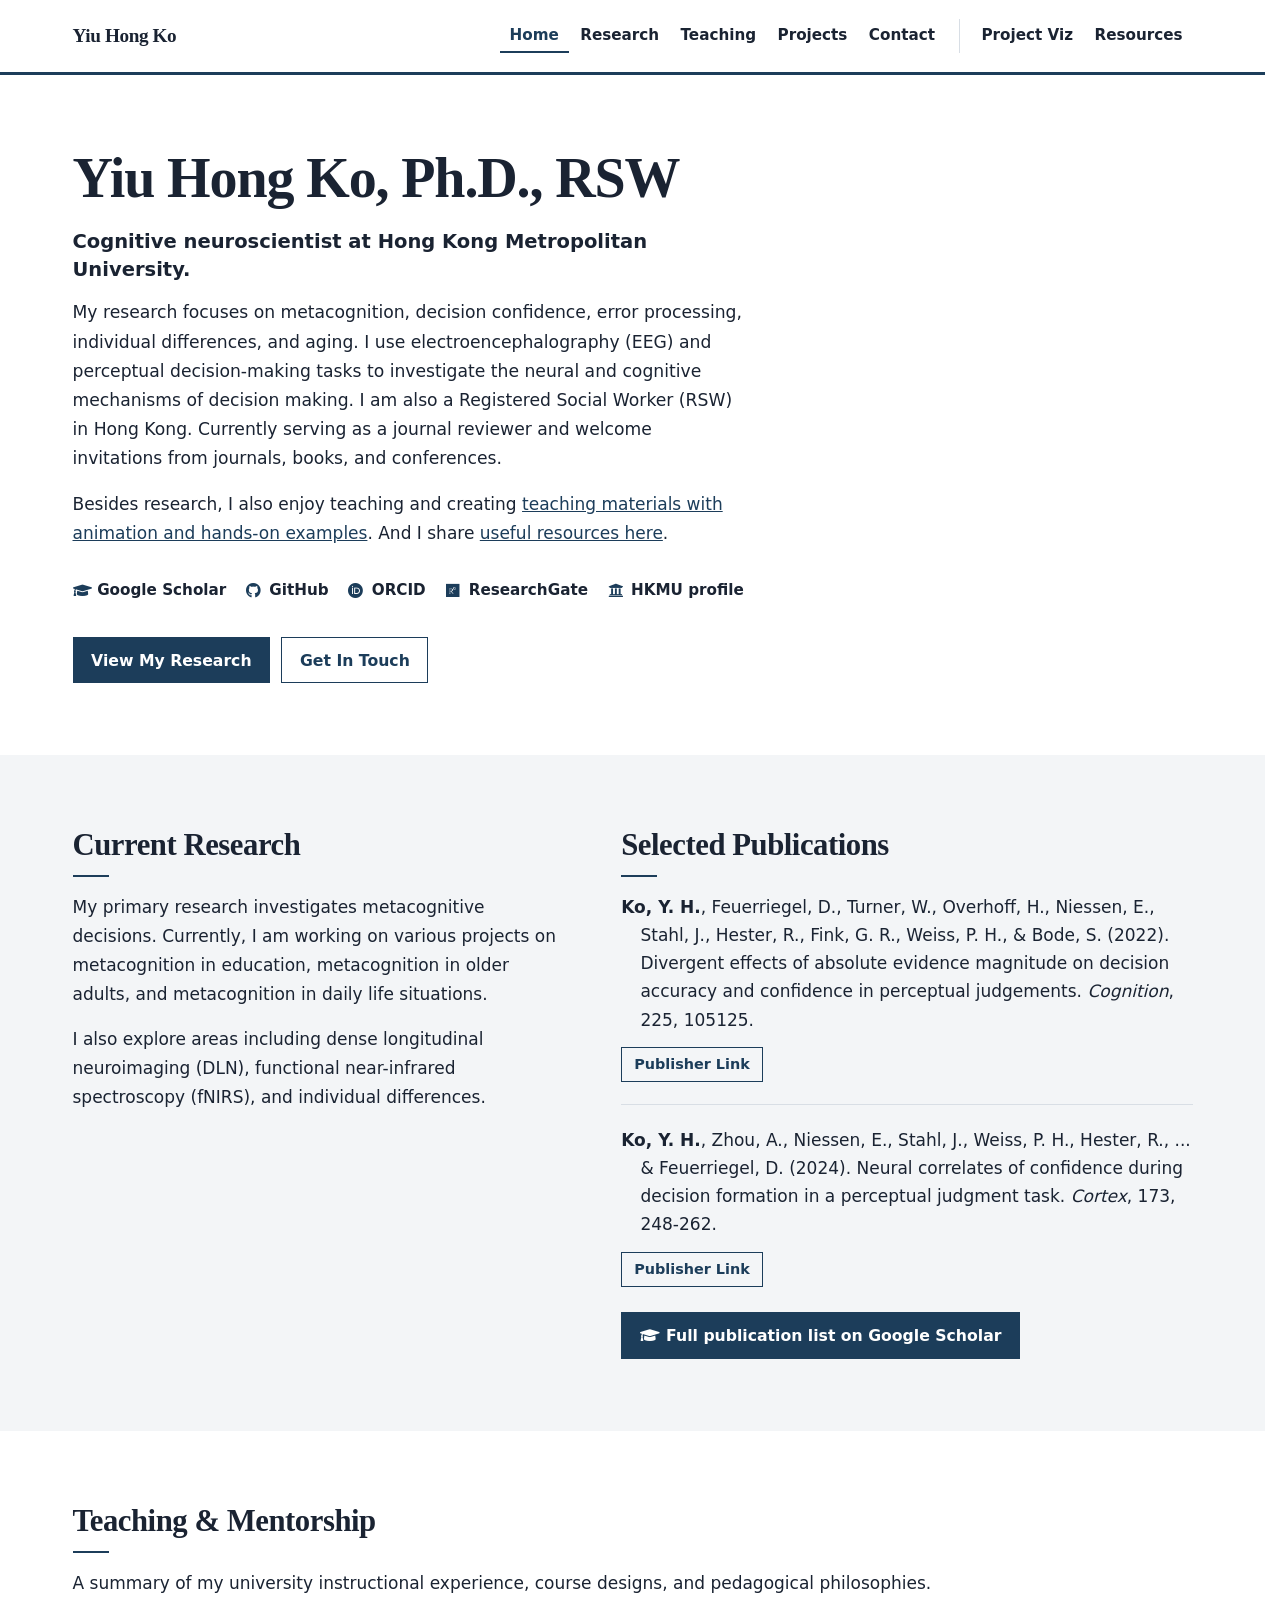
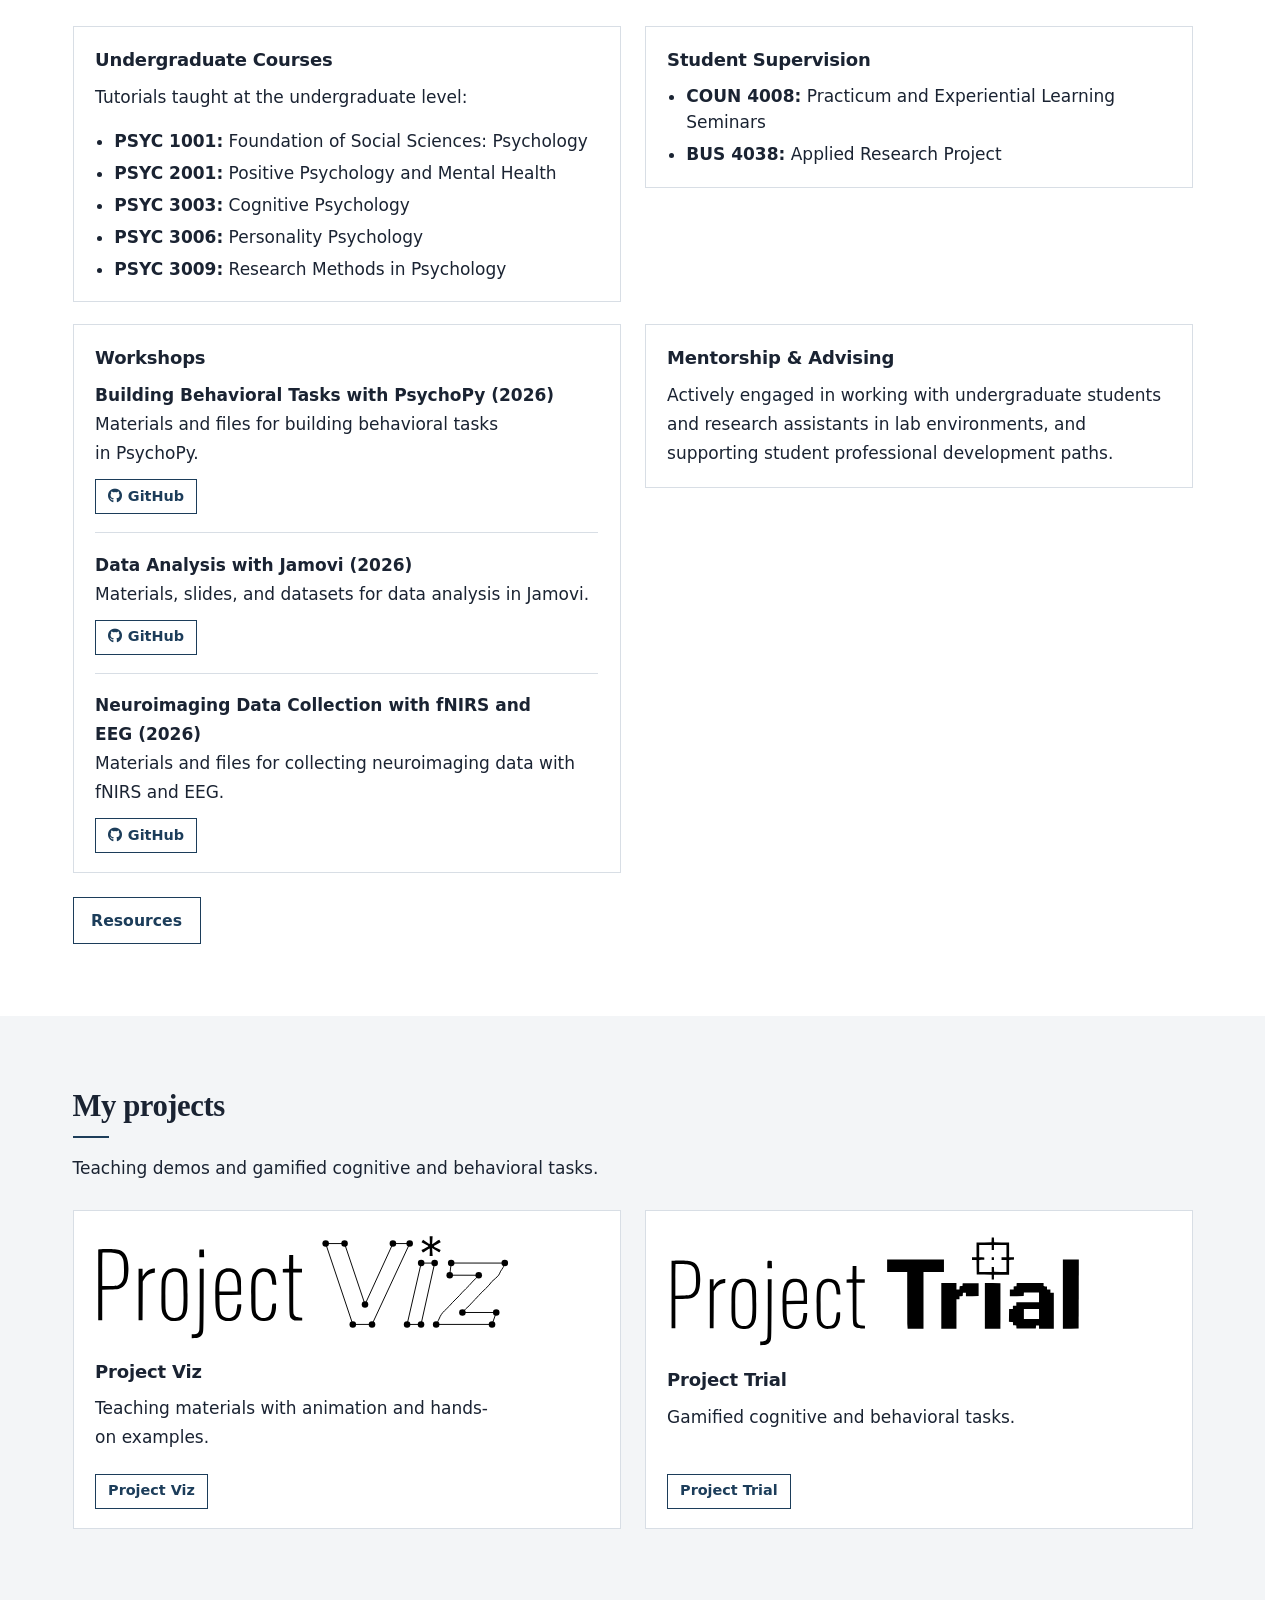
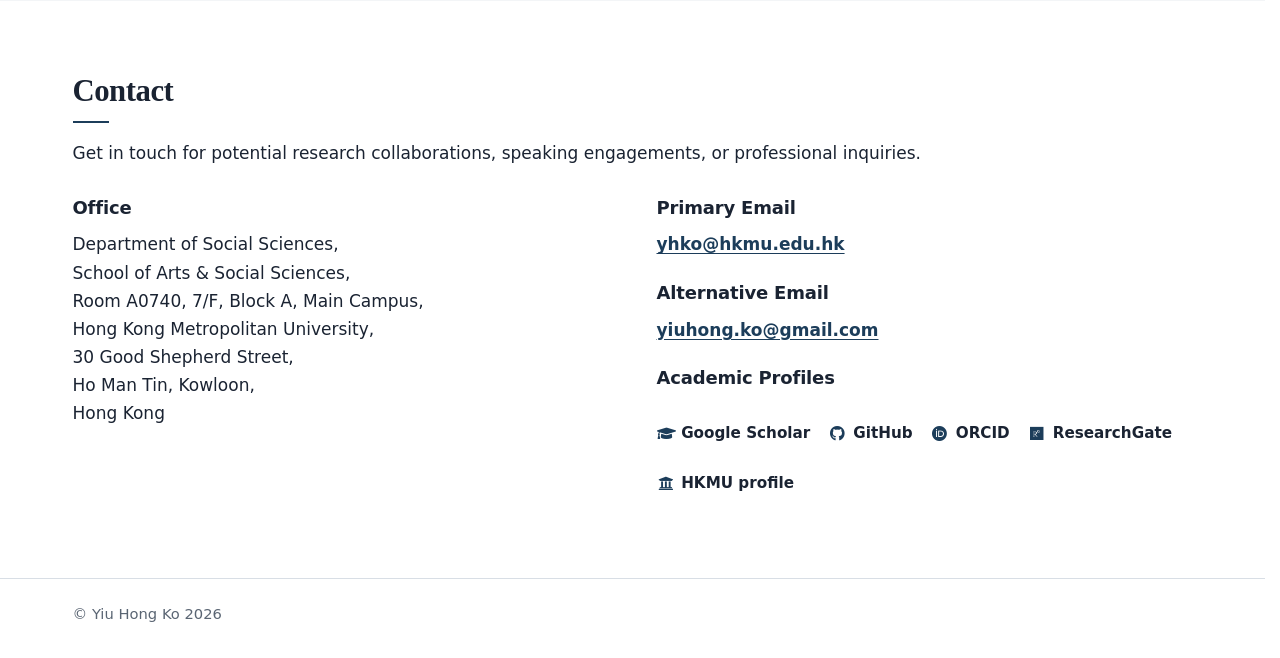
==== commit d3a71c9c: "Use the Viz Project outline in the Trial wordmark Replace the Trial lockup with the unified file (vi" ====
--- a/index.html
+++ b/index.html
@@ -79,7 +79,7 @@
 						<li><a href="#projects">Projects</a></li>
 						<li><a href="#three">Contact</a></li>
 						<li class="nav-separate"><a href="https://yiuhong.github.io/demo-library/" target="_self">Project Viz</a></li>
-						<li class="nav-separate"><a href="resources_page.html">Resources</a></li>
+						<li class="nav-separate"><a href="resources.html">Resources</a></li>
 					</ul>
 				</nav>
 			</div>
@@ -98,7 +98,7 @@
 					</p>
 					<p class="intro-copy">
 						Besides research, I also enjoy teaching and creating <a href="https://yiuhong.github.io/demo-library/">teaching materials with animation and hands-on examples</a>.
-						And I share <a href="resources_page.html">useful resources here</a>.
+						And I share <a href="resources.html">useful resources here</a>.
 					</p>
 					<ul class="profile-links">
 						<li><a href="https://scholar.google.com/citations?user=8AOFMioAAAAJ&amp;hl=en&amp;oi=ao" target="_blank" rel="noopener"><i class="fas fa-graduation-cap" aria-hidden="true"></i><span>Google Scholar</span><span class="visually-hidden"> (opens in a new tab)</span></a></li>
@@ -195,7 +195,7 @@
 						</section>
 					</div>
 					<div class="actions">
-						<a href="resources_page.html" class="button button-secondary">Resources</a>
+						<a href="resources.html" class="button button-secondary">Resources</a>
 					</div>
 				</div>
 			</section>
@@ -214,7 +214,7 @@
 							</div>
 						</section>
 						<section class="project-card">
-							<img class="project-wordmark" src="images/project-trial-wordmark.svg" width="1041" height="271" alt="Project Trial">
+							<img class="project-wordmark" src="images/project-trial-wordmark.svg" width="1098" height="309" alt="Project Trial">
 							<h3>Project Trial</h3>
 							<p>Gamified cognitive and behavioral tasks.</p>
 							<div class="actions">
--- a/assets/css/academic.css
+++ b/assets/css/academic.css
@@ -1,4 +1,4 @@
-/* Homepage for the academic layout (Phase 1).
+/* Academic site layout.
    White field, dark text, one ink-blue accent.
    Solid surfaces only: no grid, no paper texture, no ruled lines. */
 
@@ -291,7 +291,8 @@
 	color: var(--accent);
 }
 
-.site-nav a[aria-current="true"] {
+.site-nav a[aria-current="true"],
+.site-nav a[aria-current="page"] {
 	color: var(--accent);
 	box-shadow: inset 0 -2px 0 var(--accent);
 }
@@ -636,7 +637,8 @@
 		border-left: 0;
 	}
 
-	.site-nav a[aria-current="true"] {
+	.site-nav a[aria-current="true"],
+	.site-nav a[aria-current="page"] {
 		box-shadow: inset 3px 0 0 var(--accent);
 	}
 
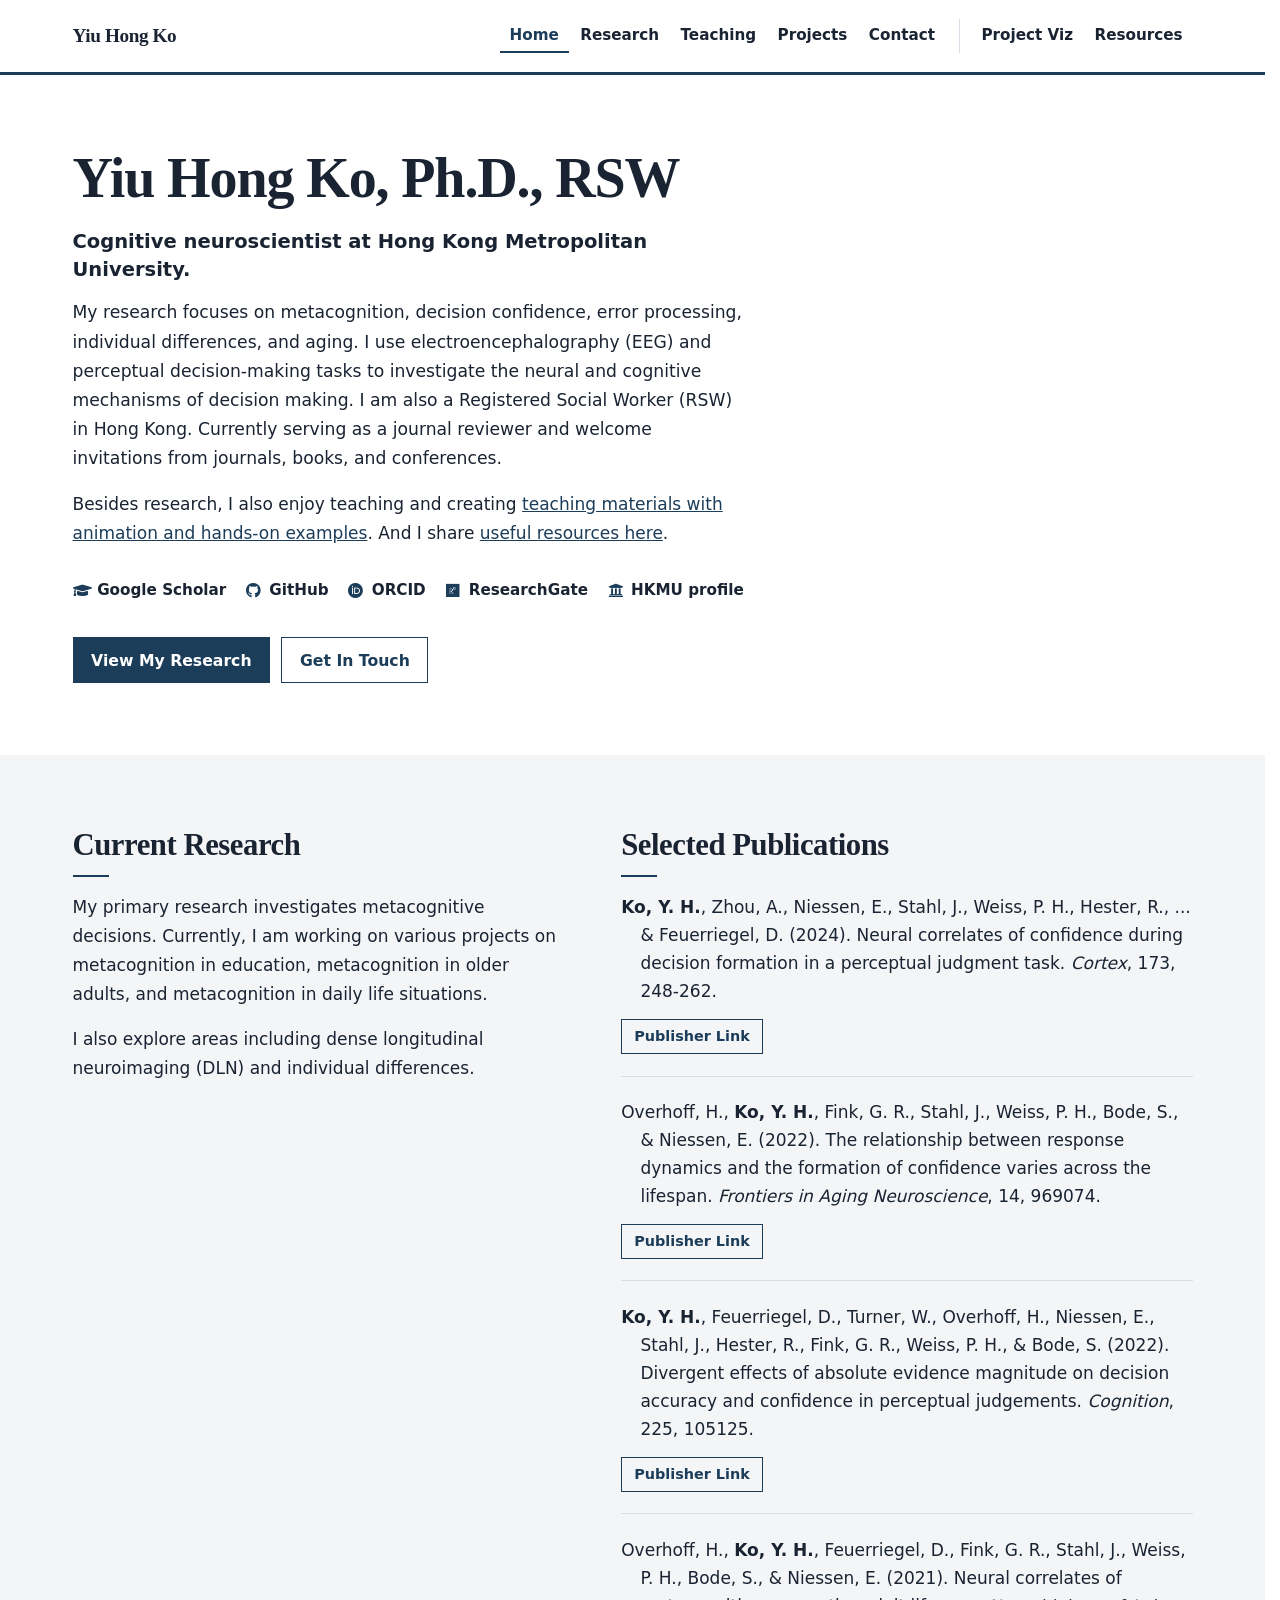
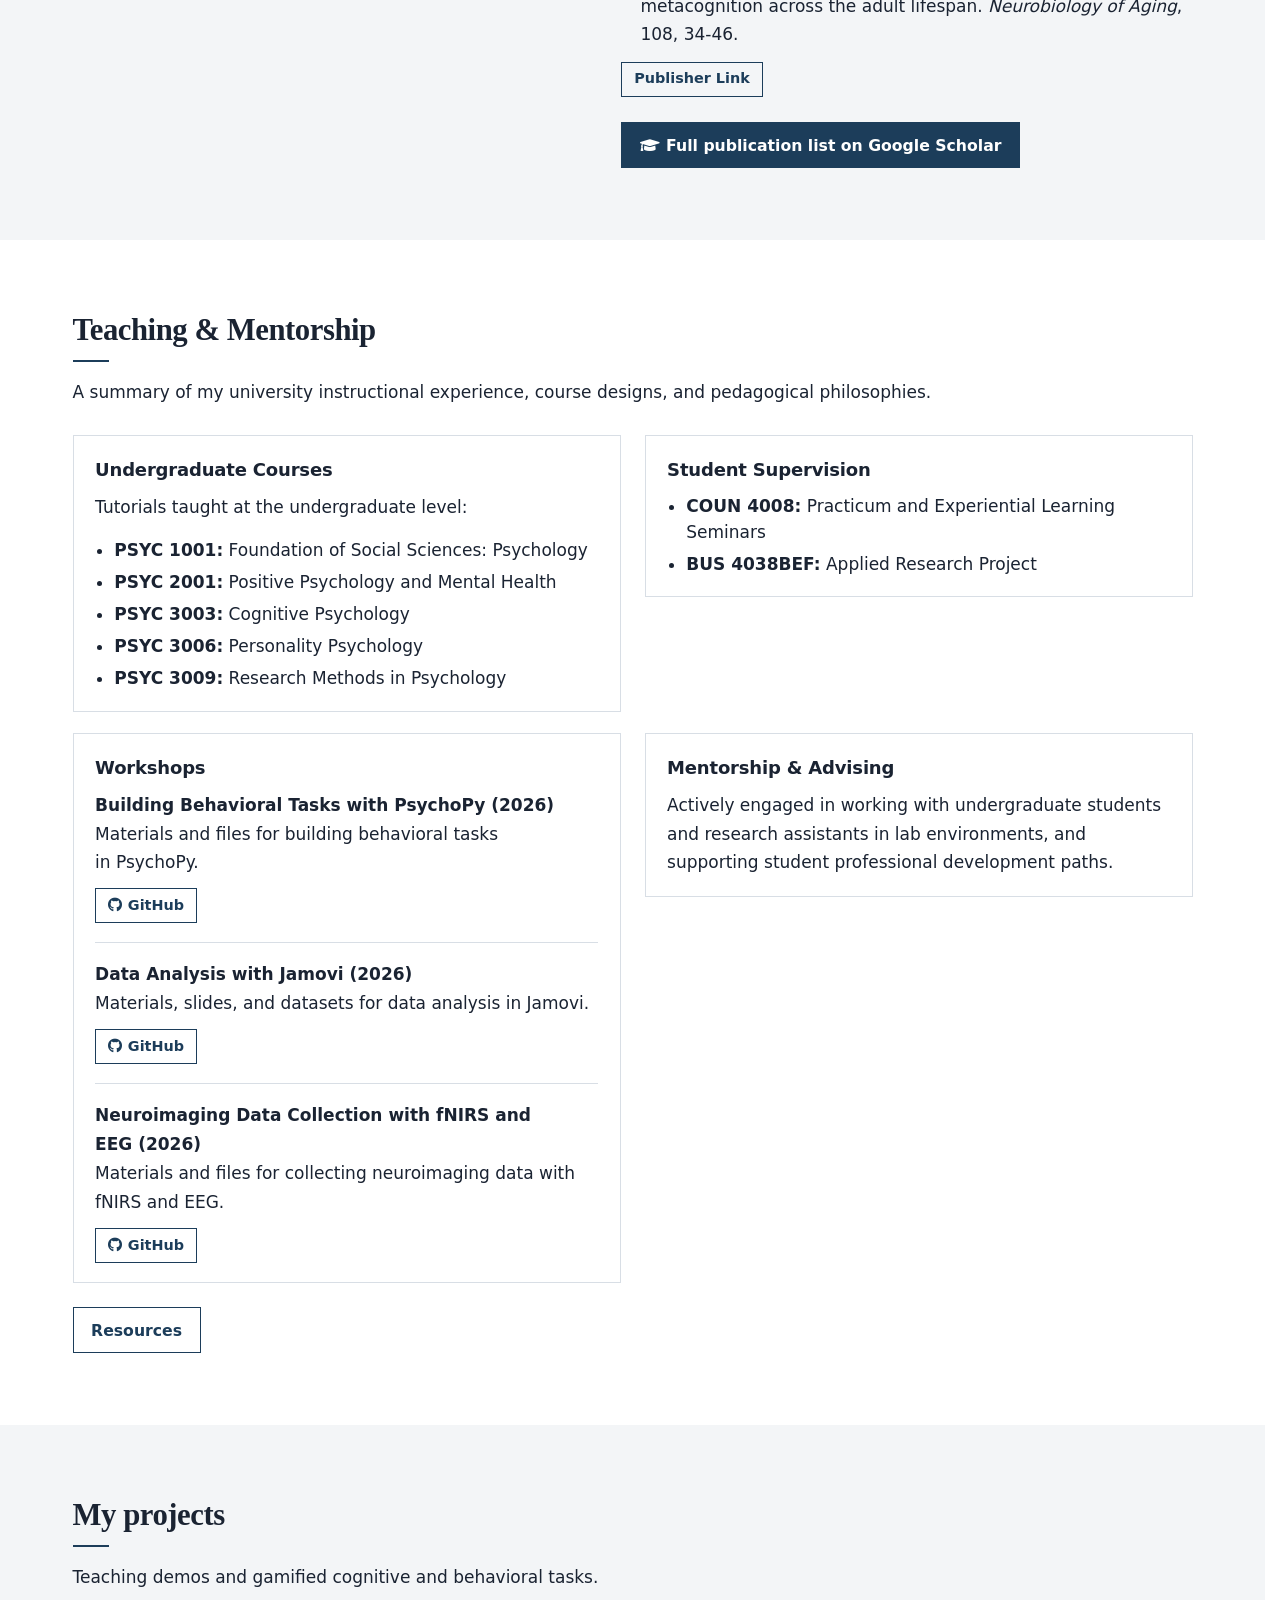
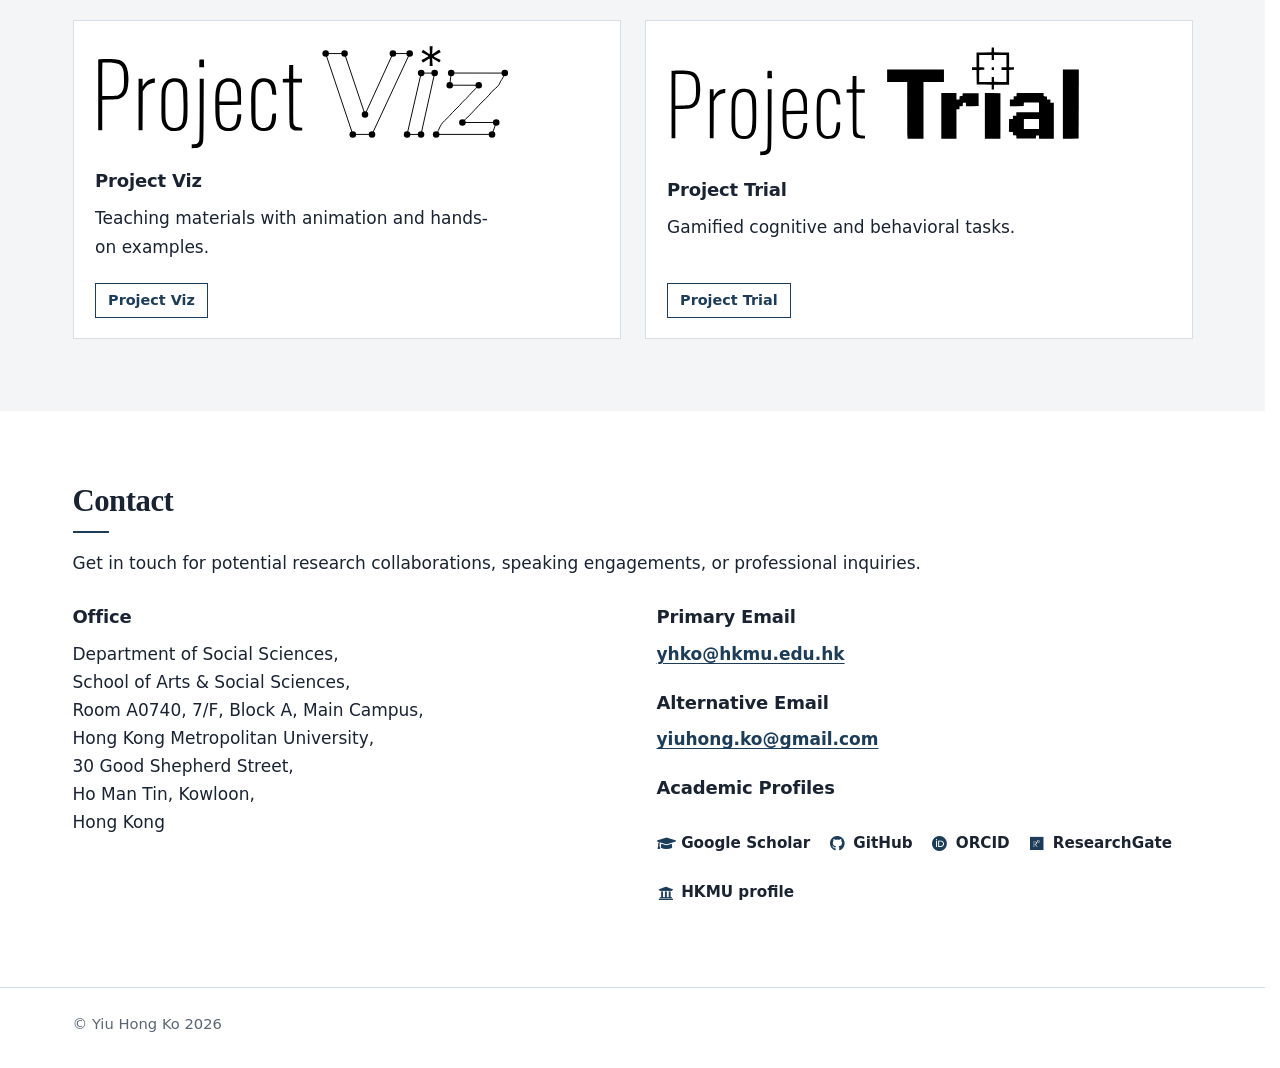
==== commit 21631b9e: "Update homepage course code, publications, and research wording Keep COUN 4008, rename BUS 4038 to B" ====
--- a/index.html
+++ b/index.html
@@ -119,20 +119,32 @@
 					<div>
 						<h2>Current Research</h2>
 						<p>My primary research investigates metacognitive decisions. Currently, I am working on various projects on metacognition in education, metacognition in older adults, and metacognition in daily life situations.</p>
-						<p>I also explore areas including dense longitudinal neuroimaging (DLN), functional near-infrared spectroscopy (fNIRS), and individual differences.</p>
+						<p>I also explore areas including dense longitudinal neuroimaging (DLN) and individual differences.</p>
 					</div>
 					<div>
 						<h2>Selected Publications</h2>
 						<article class="publication">
+							<p class="citation"><strong>Ko, Y. H.</strong>, Zhou, A., Niessen, E., Stahl, J., Weiss, P. H., Hester, R., ... &amp; Feuerriegel, D. (2024). Neural correlates of confidence during decision formation in a perceptual judgment task. <em>Cortex</em>, 173, 248-262.</p>
+							<div class="actions">
+								<a href="https://doi.org/10.1016/j.cortex.2024.01.006" target="_blank" rel="noopener" class="button button-secondary button-small">Publisher Link</a>
+							</div>
+						</article>
+						<article class="publication">
+							<p class="citation">Overhoff, H., <strong>Ko, Y. H.</strong>, Fink, G. R., Stahl, J., Weiss, P. H., Bode, S., &amp; Niessen, E. (2022). The relationship between response dynamics and the formation of confidence varies across the lifespan. <em>Frontiers in Aging Neuroscience</em>, 14, 969074.</p>
+							<div class="actions">
+								<a href="https://doi.org/10.3389/fnagi.2022.969074" target="_blank" rel="noopener" class="button button-secondary button-small">Publisher Link</a>
+							</div>
+						</article>
+						<article class="publication">
 							<p class="citation"><strong>Ko, Y. H.</strong>, Feuerriegel, D., Turner, W., Overhoff, H., Niessen, E., Stahl, J., Hester, R., Fink, G. R., Weiss, P. H., &amp; Bode, S. (2022). Divergent effects of absolute evidence magnitude on decision accuracy and confidence in perceptual judgements. <em>Cognition</em>, 225, 105125.</p>
 							<div class="actions">
 								<a href="https://doi.org/10.1016/j.cognition.2022.105125" target="_blank" rel="noopener" class="button button-secondary button-small">Publisher Link</a>
 							</div>
 						</article>
 						<article class="publication">
-							<p class="citation"><strong>Ko, Y. H.</strong>, Zhou, A., Niessen, E., Stahl, J., Weiss, P. H., Hester, R., ... &amp; Feuerriegel, D. (2024). Neural correlates of confidence during decision formation in a perceptual judgment task. <em>Cortex</em>, 173, 248-262.</p>
-							<div class="actions">
-								<a href="https://doi.org/10.1016/j.cortex.2024.01.006" target="_blank" rel="noopener" class="button button-secondary button-small">Publisher Link</a>
+							<p class="citation">Overhoff, H., <strong>Ko, Y. H.</strong>, Feuerriegel, D., Fink, G. R., Stahl, J., Weiss, P. H., Bode, S., &amp; Niessen, E. (2021). Neural correlates of metacognition across the adult lifespan. <em>Neurobiology of Aging</em>, 108, 34-46.</p>
+							<div class="actions">
+								<a href="https://doi.org/10.1016/j.neurobiolaging.2021.08.001" target="_blank" rel="noopener" class="button button-secondary button-small">Publisher Link</a>
 							</div>
 						</article>
 						<div class="actions scholar-link">
@@ -162,7 +174,7 @@
 							<h3>Student Supervision</h3>
 							<ul class="course-list">
 								<li><strong>COUN 4008:</strong> Practicum and Experiential Learning Seminars</li>
-								<li><strong>BUS 4038:</strong> Applied Research Project</li>
+								<li><strong>BUS 4038BEF:</strong> Applied Research Project</li>
 							</ul>
 						</section>
 						<section class="topic">
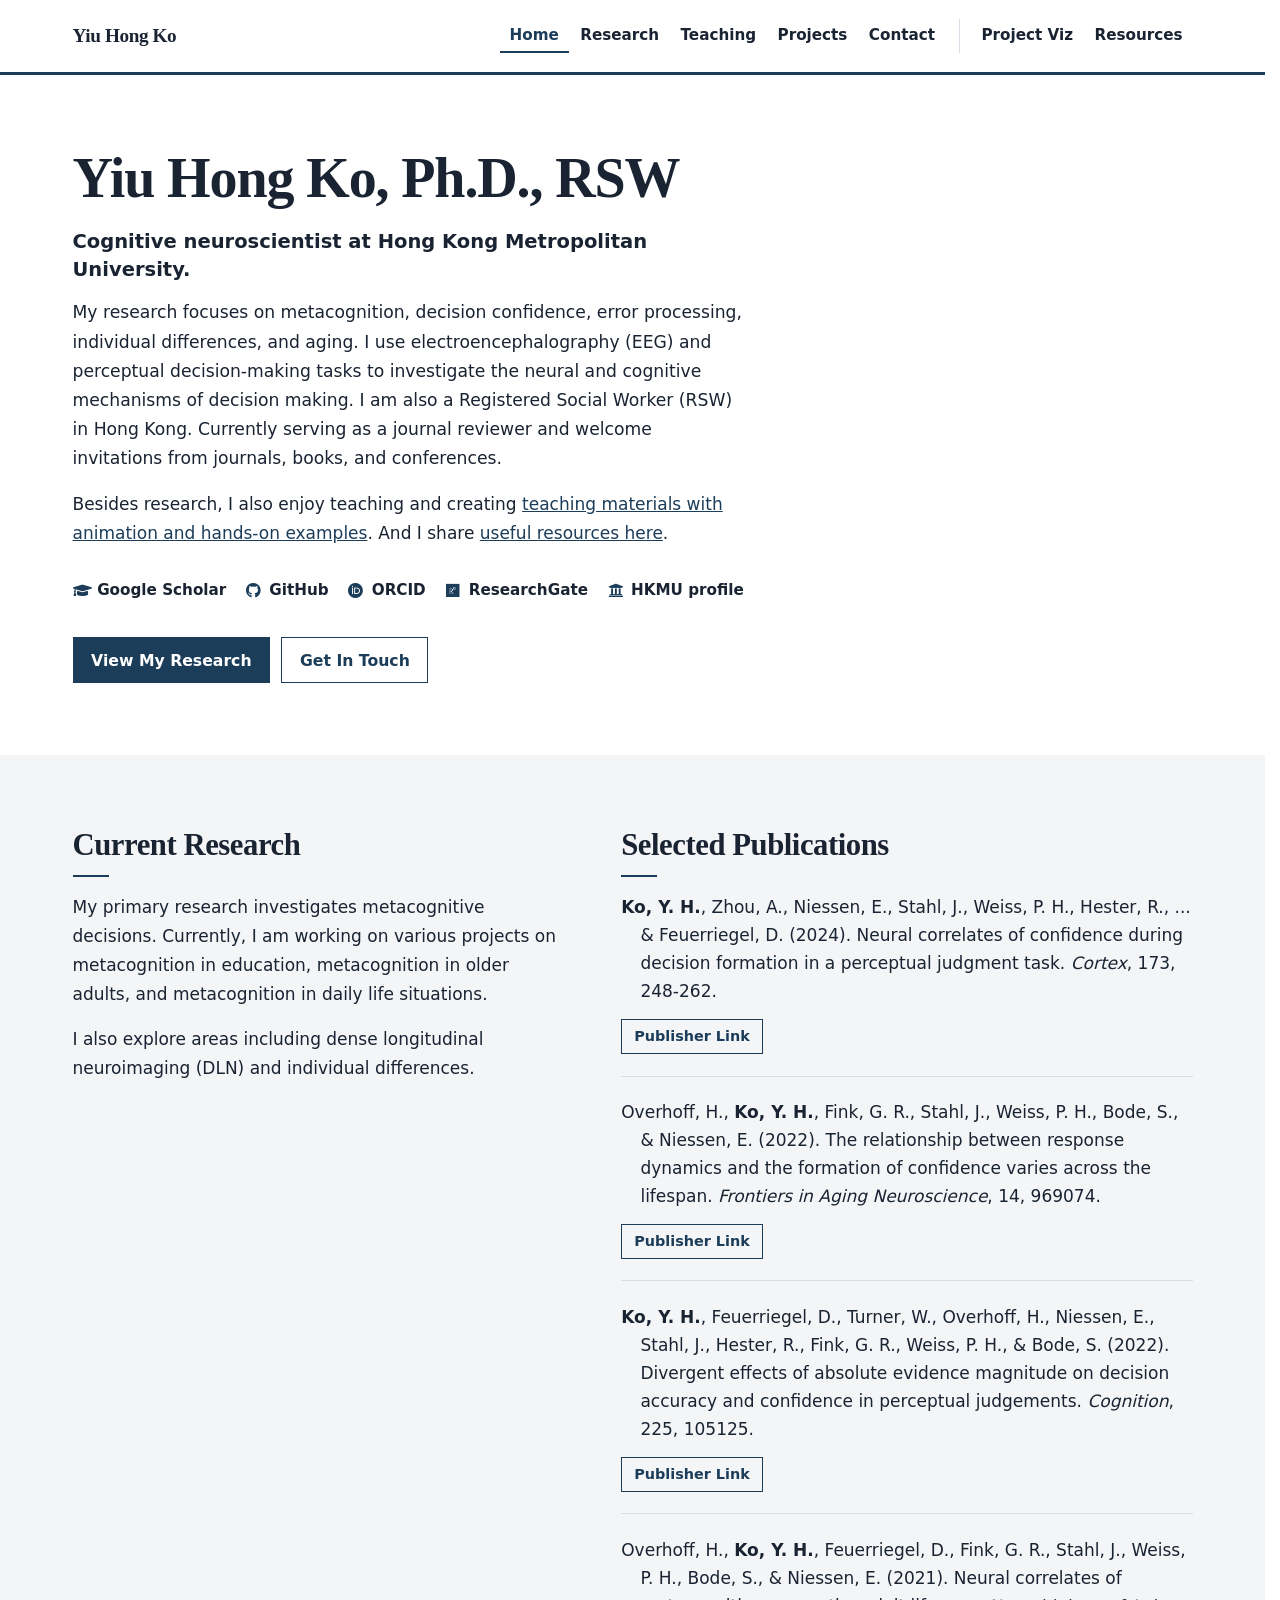
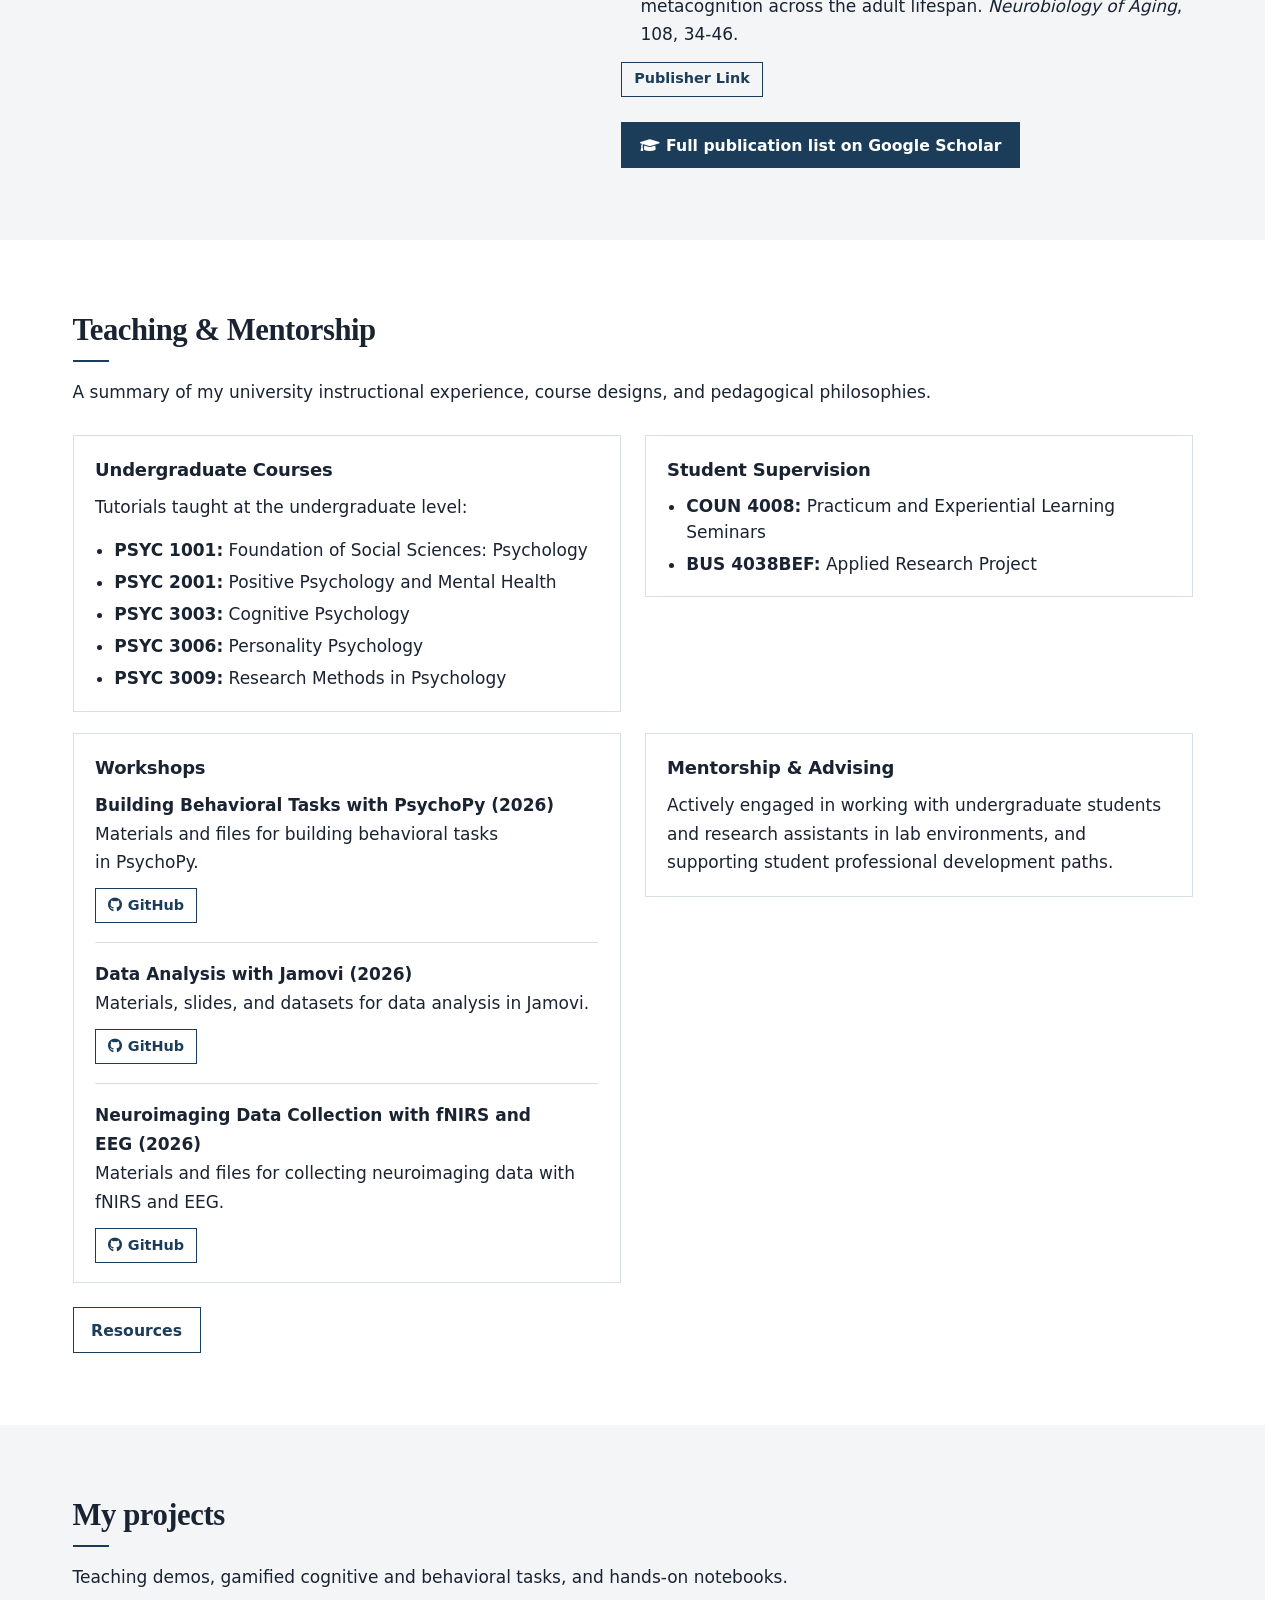
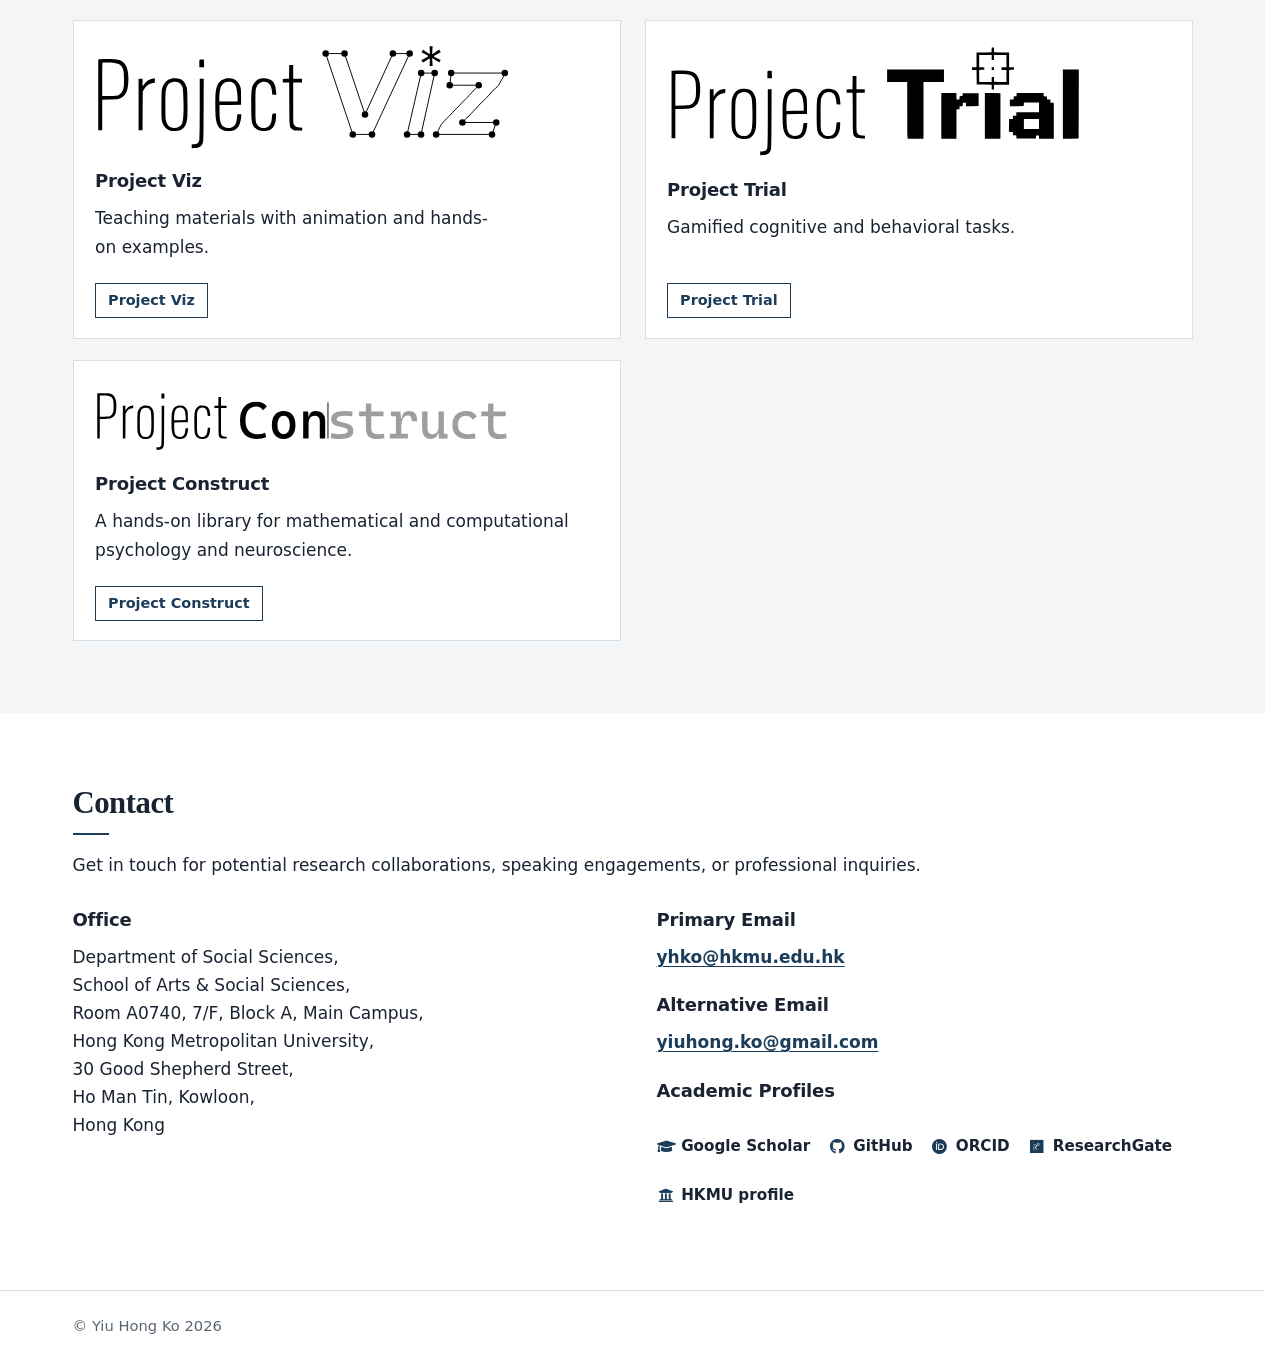
==== commit 099c6129: "Add Project Construct card to the homepage. Place the locked Construct wordmark beside Viz and Trial" ====
--- a/index.html
+++ b/index.html
@@ -215,7 +215,7 @@
 			<section id="projects" class="section section-alt">
 				<div class="wrap">
 					<h2>My projects</h2>
-					<p>Teaching demos and gamified cognitive and behavioral tasks.</p>
+					<p>Teaching demos, gamified cognitive and behavioral tasks, and hands-on notebooks.</p>
 					<div class="project-grid">
 						<section class="project-card">
 							<img class="project-wordmark" src="images/project-viz-wordmark.svg" width="1041" height="271" alt="Project Viz">
@@ -231,6 +231,14 @@
 							<p>Gamified cognitive and behavioral tasks.</p>
 							<div class="actions">
 								<a href="https://yiuhong.github.io/task-library/" class="button button-secondary button-small" target="_blank" rel="noopener">Project Trial</a>
+							</div>
+						</section>
+						<section class="project-card">
+							<img class="project-wordmark" src="images/project-construct-wordmark.svg" width="1639" height="280" alt="Project Construct">
+							<h3>Project Construct</h3>
+							<p>A hands-on library for mathematical and computational psychology and neuroscience.</p>
+							<div class="actions">
+								<a href="https://yiuhong.github.io/construct-library/" class="button button-secondary button-small" target="_blank" rel="noopener">Project Construct</a>
 							</div>
 						</section>
 					</div>
